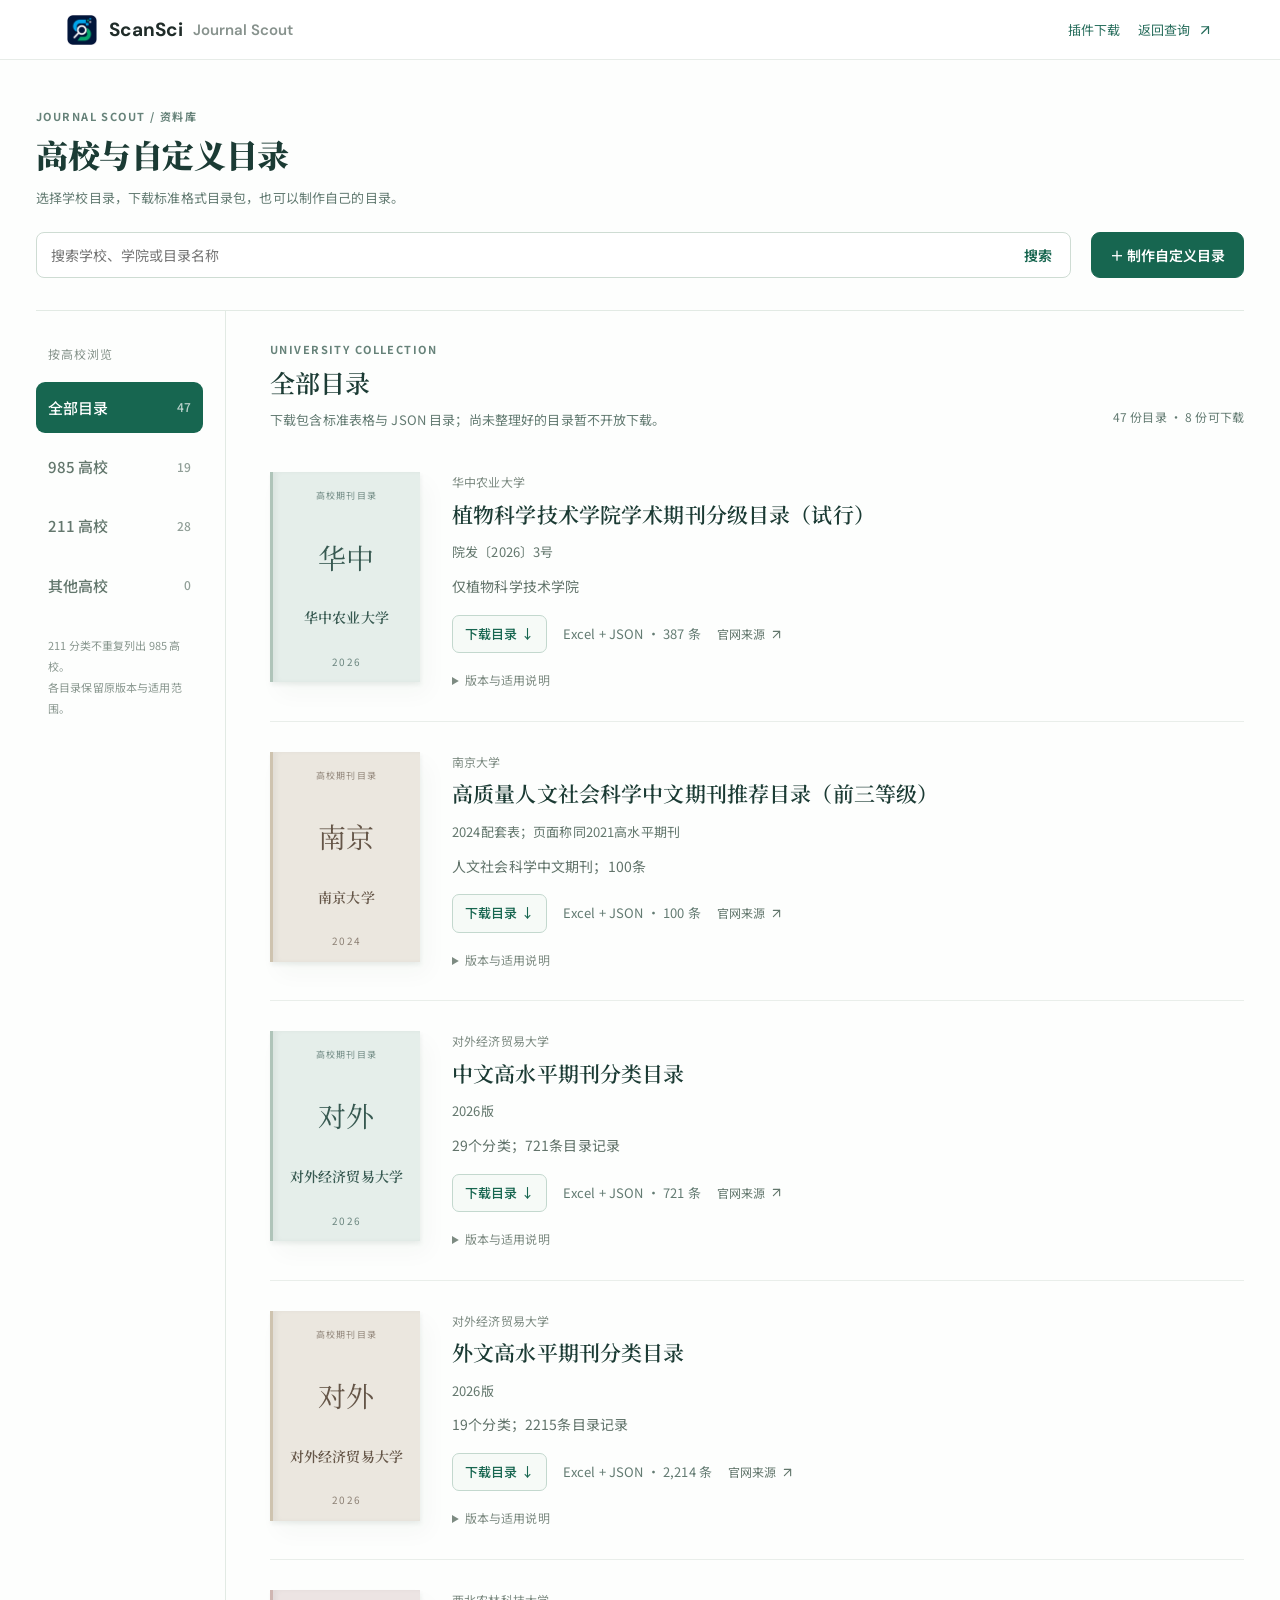
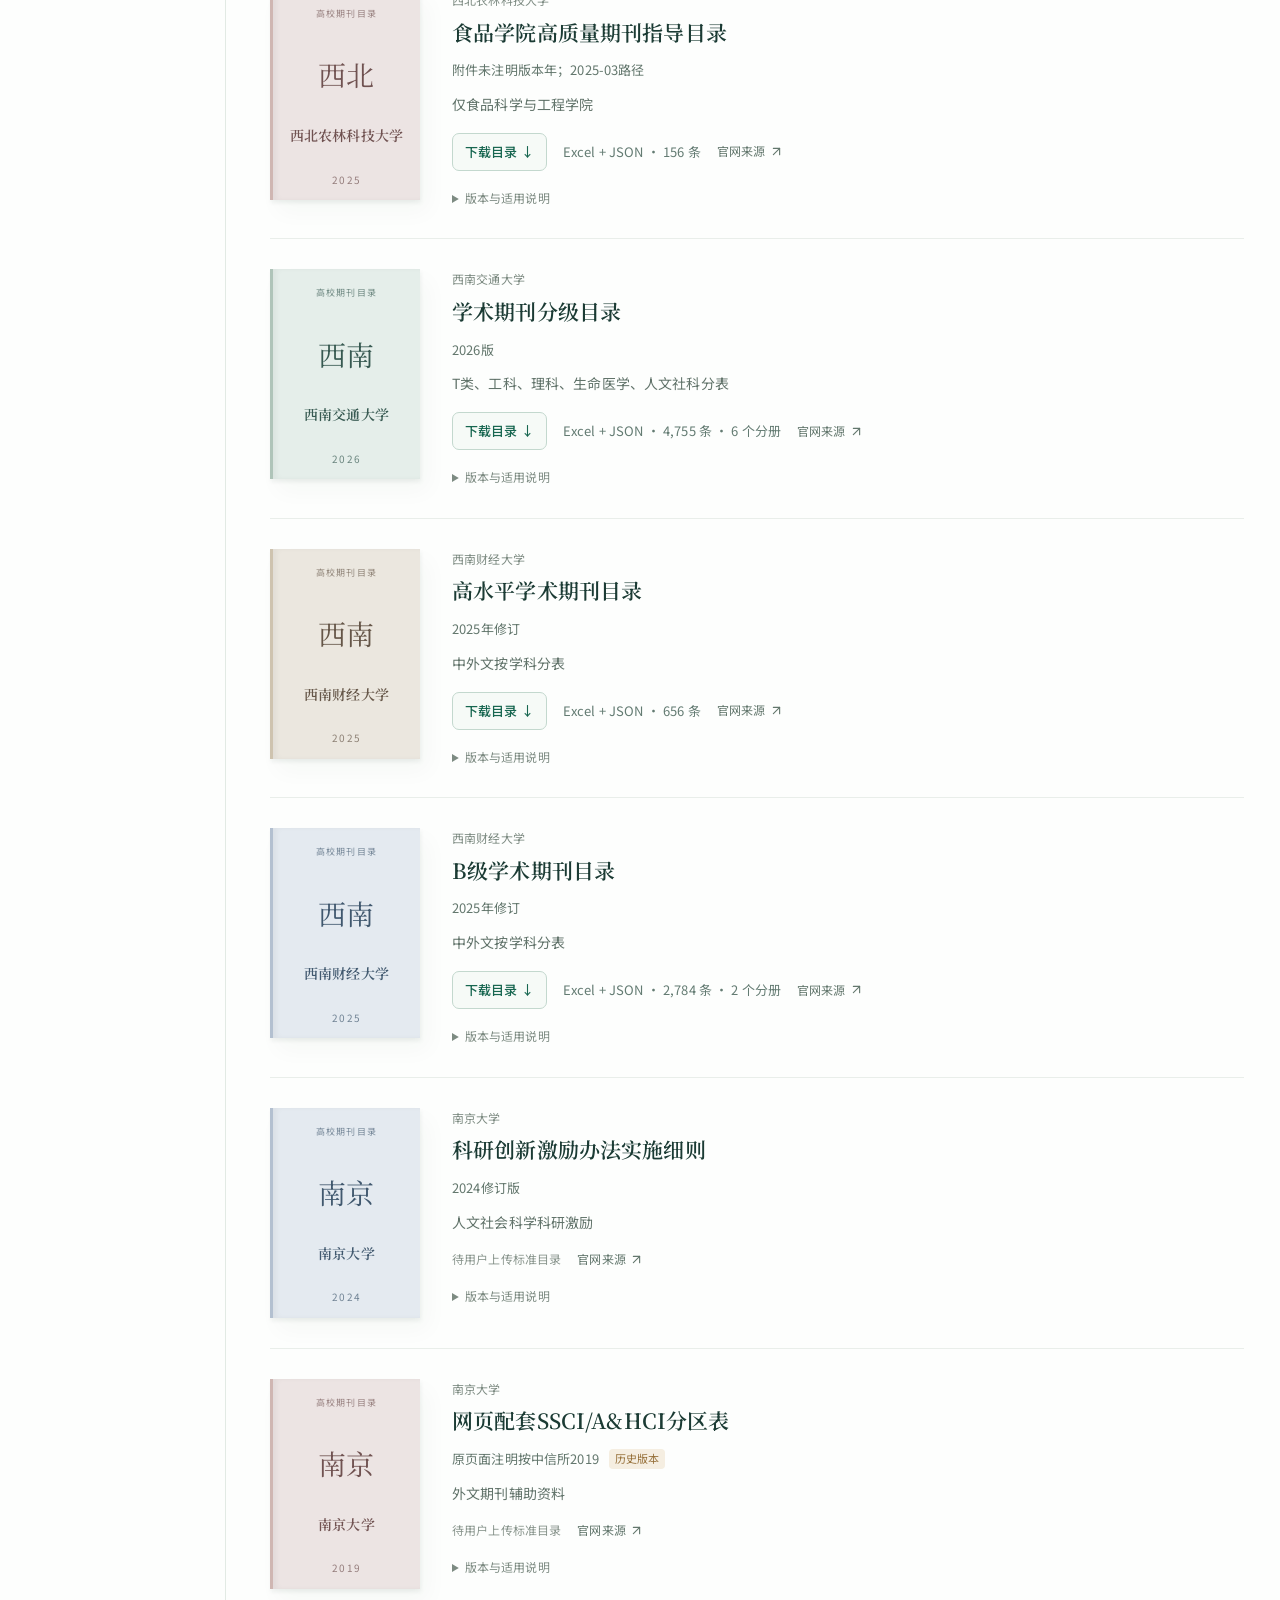
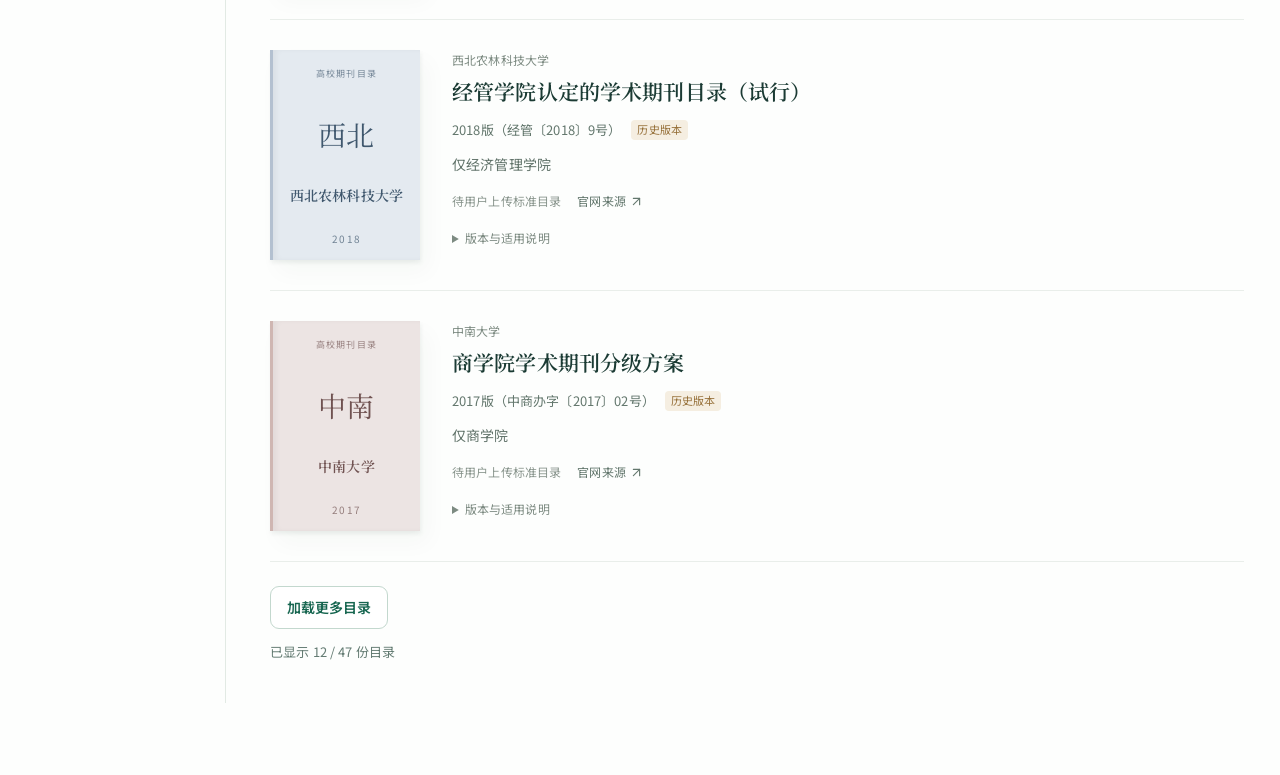
==== catalogs.html @ 41c83562 "Simplify form and button focus to a single border" ====
<!doctype html>
<html lang="zh-CN">
<head>
  <meta charset="utf-8"><meta name="viewport" content="width=device-width, initial-scale=1">
  <title>高校与自定义目录 · Journal Scout</title>
  <link rel="icon" type="image/webp" href="./assets/journal-logo-home-288.webp">
  <link rel="stylesheet" href="./styles.css?v=20261113-single-focus">
  <link rel="stylesheet" href="./extension-install.css?v=20261113-single-focus">
  <link rel="stylesheet" href="./catalogs.css?v=20261113-single-focus">
  <link rel="stylesheet" href="./assets/link-icons.css?v=20261113-lucide">
</head>
<body class="with-global-nav catalogs-page" data-online-catalogs="false">
  <header class="scansci-global-nav">
    <div class="brand-cluster"><a class="brand" href="https://www.scansci.com/"><img class="brand-logo" src="./assets/brand/scansci-app-icon-64.webp" alt="" width="30" height="30"><span>ScanSci</span></a><a class="product-brand" href="./index.html">Journal Scout</a></div>
    <nav class="product-links" aria-label="Journal Scout 导航"><a href="./extension-install.html">插件下载</a><a href="./index.html">返回查询 <svg class="link-icon lucide lucide-arrow-up-right" viewBox="0 0 24 24" aria-hidden="true" focusable="false"><use href="./assets/icons/lucide-arrow-up-right.svg#arrow-up-right"></use></svg></a></nav>
  </header>
  <main class="catalog-shell">
    <header class="catalog-heading"><div><p class="catalog-kicker">JOURNAL SCOUT / 资料库</p><h1>高校与自定义目录</h1><p class="catalog-subtle">选择学校目录，下载标准格式目录包，也可以制作自己的目录。</p></div></header>
    <div class="catalog-toolbar"><div class="catalog-search" role="search"><label class="sr-only" for="catalogSearch">搜索学校或目录</label><input id="catalogSearch" type="search" placeholder="搜索学校、学院或目录名称"><button id="searchCatalogs" type="button">搜索</button></div><button id="openUpload" class="catalog-primary" type="button">＋ 制作自定义目录</button><span id="selectedCount" class="catalog-subtle">已启用 0 个</span></div>
    <div class="catalog-library-layout">
      <aside class="catalog-sidebar">
        <p class="catalog-sidebar-label">按高校浏览</p>
        <nav aria-label="高校类别" id="schoolCategories">
          <button type="button" data-category="all" aria-pressed="true"><span>全部目录</span><span class="catalog-category-count"></span></button>
          <button type="button" data-category="985" aria-pressed="false"><span>985 高校</span><span class="catalog-category-count"></span></button>
          <button type="button" data-category="211" aria-pressed="false" title="211 高校（不含已列入上方的 985 高校）"><span>211 高校</span><span class="catalog-category-count"></span></button>
          <button type="button" data-category="other" aria-pressed="false"><span>其他高校</span><span class="catalog-category-count"></span></button>
        </nav>
        <p class="catalog-sidebar-note">211 分类不重复列出 985 高校。<br>各目录保留原版本与适用范围。</p>
      </aside>
      <div class="catalog-library-content">
    <section aria-labelledby="referenceHeading"><div class="catalog-section-head"><div><p class="catalog-kicker">UNIVERSITY COLLECTION</p><h2 id="referenceHeading">全部目录</h2><p class="catalog-subtle">下载包含标准表格与 JSON 目录；尚未整理好的目录暂不开放下载。</p></div><span id="referenceTotal" class="catalog-subtle"></span></div><div id="referenceList" class="catalog-book-list" aria-live="polite"></div><button id="moreReferences" class="catalog-button" type="button" hidden>加载更多目录</button><p id="referenceStatus" class="catalog-subtle" role="status"></p></section>
    <section id="onlineCatalogs" hidden aria-label="可启用的插件目录">
    <div class="catalog-section-head"><h2>可启用的插件目录</h2></div>
    <p id="catalogStatus" class="catalog-status" role="status" aria-live="polite">正在读取目录…</p>
    <div id="catalogList" class="catalog-list"></div>
    <button id="moreCatalogs" class="catalog-button" type="button" hidden>加载更多目录</button>
    <aside class="catalog-footnote"><span id="pluginStatus">勾选结果保存在当前网站；新版浏览器插件可直接接收。</span><p>Zotero：在「设置 → Journal Scout → 高校与自定义目录」中勾选。同一目录只下载一次，之后在本机匹配。</p></aside>
    </section>
      </div>
    </div>

    <section id="uploadSection" class="catalog-upload" hidden aria-labelledby="uploadHeading">
      <div class="catalog-section-head"><div><p class="catalog-kicker">自己的分级，也可以带走</p><h2 id="uploadHeading">制作目录包</h2></div><button id="closeUpload" class="catalog-button" type="button">收起</button></div>
      <p class="catalog-subtle">填写表格并预览，即可免费下载目录包。文件在本机处理，无需登录或上传。目录包可在支持“高校与自定义目录”的插件版本中导入。</p>
      <p id="accountStatus" class="catalog-account" hidden>正在读取登录状态…</p>
      <form id="uploadForm">
        <div class="catalog-form-grid">
          <label>目录名称<input name="name" required maxlength="120" placeholder="例如：中国药科大学共识期刊及会议目录"></label>
          <label>学校 / 机构<input name="institution" maxlength="120" placeholder="高校、学院、课题组或自定名称"></label>
          <label>标签名称<input name="label" required maxlength="24" placeholder="例如：药大；显示为“药大 顶尖期刊”"></label>
          <label>目录版本<input name="edition" required maxlength="60" placeholder="例如：2026版、2025年修订"></label>
          <label class="catalog-wide">适用范围<input name="scope" required maxlength="300" placeholder="例如：自然科学类；或具体学院、学科、适用对象"></label>
          <label>官方来源网址<input name="sourceUrl" type="url" maxlength="1500" placeholder="自定义目录可留空"></label>
          <label>生效日期（选填）<input name="effectiveDate" type="date"></label>
        </div>
        <details class="catalog-extra"><summary>适用条件与补充说明</summary><label>规则说明<textarea name="notes" maxlength="3000" rows="3" placeholder="如仅适用于 Full paper、投稿时间限制、过渡期规则。这里的文字只作说明。"></textarea></label></details>
        <div class="catalog-file-box"><label for="catalogFile"><strong>选择 Excel 或 CSV</strong><span>最多 5,000 行、文件不超过 1 MB；会议请填写类型。</span></label><input id="catalogFile" type="file" accept=".xlsx,.csv" required><a href="./assets/templates/catalog-upload-v1.xlsx" download>下载填写模板 ↓</a></div>
        <div class="catalog-form-actions"><button id="previewCatalog" class="catalog-primary" type="button">检查并预览</button><button id="downloadLocalCatalog" class="catalog-button" type="button" disabled>下载本地目录包 ↓</button><button id="submitCatalog" class="catalog-button" type="submit" disabled hidden>分享并提交审核</button><span id="uploadStatus" class="catalog-subtle" role="status" aria-live="polite"></span></div>
      </form>
      <div id="uploadPreview" class="catalog-preview" hidden></div>
    </section>

    <section id="reviewSection" class="catalog-upload" hidden aria-labelledby="reviewHeading"><div class="catalog-section-head"><h2 id="reviewHeading">待审核目录</h2><button id="refreshReview" class="catalog-button" type="button">刷新</button></div><div id="reviewList"></div></section>
  </main>
  <script src="./assets/link-icons.js?v=20261113-lucide"></script>
  <script src="./catalogs-core.js?v=1"></script>
  <script src="./catalogs-library.js?v=20261113-food-ab"></script>
  <script src="./catalogs-page.js?v=20261113-lucide"></script>
</body>
</html>
---- styles.css ----
﻿@import url("https://fonts.googleapis.com/css2?family=DM+Sans:wght@600;700&family=Noto+Sans+SC:wght@400;500;700;800&family=Noto+Serif+SC:wght@700;900&display=swap");

:root {
  --scansci-header-height: 60px;
  --scansci-side-gutter: 5.2%;
  --bg: #eef2f8;
  --paper: #fdfdff;
  --ink: #152036;
  --muted: #5b6780;
  --line: #d7dfec;
  --brand: #0f6178;
  --brand-2: #d7883a;
  --tag-bg: #eef4fb;
  --shadow: 0 18px 44px rgba(18, 28, 45, 0.11);
  --font-sans: "Noto Sans SC", "PingFang SC", "Hiragino Sans GB", "Microsoft YaHei", "Helvetica Neue", sans-serif;
  --font-display: "Noto Serif SC", "Songti SC", "STSong", "SimSun", serif;
}

* {
  box-sizing: border-box;
}

body {
  margin: 0;
  font-family: var(--font-sans);
  font-weight: 500;
  letter-spacing: 0.01em;
  line-height: 1.55;
  color: var(--ink);
  background:
    radial-gradient(1100px 460px at 110% -10%, #d3e9f1 0%, transparent 68%),
    radial-gradient(980px 420px at -10% 120%, #fae4cb 0%, transparent 60%),
    radial-gradient(540px 280px at 50% -8%, #d7dff9 0%, transparent 80%),
    var(--bg);
}

.with-global-nav {
  padding-top: var(--scansci-header-height);
}

.scansci-global-nav {
  position: fixed;
  top: 0;
  left: 0;
  right: 0;
  z-index: 1100;
  height: var(--scansci-header-height);
  border-bottom: 1px solid #e7ece8;
  background: #fff;
  display: flex;
  align-items: center;
  justify-content: space-between;
  gap: 12px;
  padding: 0 var(--scansci-side-gutter);
  font-family: "DM Sans", "Noto Sans SC", sans-serif;
  line-height: normal;
  letter-spacing: 0;
}

.brand-cluster {
  display: flex;
  align-items: center;
  gap: 10px;
  min-width: 0;
}

.brand {
  display: flex;
  align-items: center;
  gap: 12px;
  color: #202c29;
  font-size: 19px;
  font-weight: 700;
  white-space: nowrap;
  text-decoration: none;
}

.brand-logo {
  width: 30px;
  height: 30px;
  object-fit: contain;
  flex: none;
}

.product-brand {
  color: #87928d;
  font-size: 15px;
  font-weight: 600;
  text-decoration: none;
  white-space: nowrap;
}

.brand:hover,
.product-brand:hover {
  color: #316c58;
}

.scansci-global-nav a:focus-visible {
  outline: 1px solid currentColor;
  outline-offset: -1px;
  border-radius: 4px;
}

@media (max-width: 720px) {
  :root { --scansci-side-gutter: 18px; }
  .product-brand { font-size: 13px; }
}

.back-link {
  text-decoration: none;
  color: var(--brand);
  font-weight: 700;
  font-size: 13px;
}

button,
input,
select,
textarea {
  font: inherit;
}

.search-page {
  min-height: 100vh;
  display: flex;
  flex-direction: column;
}

.search-main {
  max-width: 980px;
  width: 100%;
  margin: auto;
  padding: 24px 18px;
}

.search-shell {
  background: #fcfdff;
  border: 1px solid var(--line);
  border-radius: 22px;
  box-shadow: var(--shadow);
  backdrop-filter: blur(6px);
}

.search-shell--single {
  padding: clamp(18px, 4vw, 34px);
}

.single-title {
  margin: 0 0 16px;
  font-family: var(--font-display);
  font-weight: 900;
  font-size: clamp(30px, 7vw, 62px);
  line-height: 1.1;
  letter-spacing: -0.012em;
}

.search-head {
  display: flex;
  justify-content: space-between;
  align-items: center;
  margin-bottom: 10px;
}

.search-head__label {
  font-size: 12px;
  letter-spacing: 0.08em;
  text-transform: uppercase;
  color: #61708a;
  font-weight: 700;
}

.cmd-trigger {
  border: 1px solid #cfd9eb;
  border-radius: 10px;
  background: #f4f8ff;
  color: #35526d;
  height: 30px;
  min-width: 48px;
  font-size: 12px;
  font-weight: 700;
  cursor: pointer;
}

.cmd-trigger:hover {
  background: #e8f0ff;
}

.search-box {
  display: grid;
  grid-template-columns: minmax(0, 1fr);
  gap: 8px;
}

.search-box--single input {
  height: 58px;
  font-size: 18px;
}

input {
  width: 100%;
  border: 1px solid #c7d5e8;
  border-radius: 14px;
  padding: 13px 14px;
  font-size: 16px;
  background: #fff;
  color: var(--ink);
  transition: border-color 0.2s ease, box-shadow 0.2s ease;
}

input:focus,
select:focus,
textarea:focus {
  outline: none;
  border-color: #176650;
  box-shadow: none;
}

.search-tip {
  margin: 10px 0 0;
  font-size: 12px;
  color: var(--muted);
}

.active-filter {
  margin-top: 8px;
}

.suggestion-panel {
  display: none;
  margin-top: 12px;
  border: 1px solid #d1dcec;
  border-radius: 16px;
  background: #fff;
  max-height: min(62vh, 520px);
  overflow: auto;
  box-shadow: 0 12px 28px rgba(18, 28, 45, 0.08);
}

.suggestion-panel.is-open {
  display: block;
}

.suggestion {
  width: 100%;
  border: 0;
  border-bottom: 1px solid #ebf0f7;
  background: transparent;
  text-align: left;
  color: inherit;
  padding: 12px;
  display: grid;
  grid-template-columns: minmax(0, 1fr);
  gap: 10px;
  cursor: pointer;
  transition: background 0.16s ease, transform 0.16s ease;
}

.suggestion:last-child {
  border-bottom: 0;
}

.suggestion:hover {
  background: #f3f7fd;
  transform: translateX(2px);
}

.suggestion.is-active {
  background: #edf4ff;
}

.suggestion__title {
  font-size: 15px;
  font-weight: 700;
}

.suggestion__title-row {
  display: flex;
  align-items: center;
  gap: 8px;
  min-width: 0;
}

.suggestion__match-hint {
  flex: 0 0 auto;
  display: inline-flex;
  align-items: center;
  min-height: 20px;
  padding: 0 8px;
  border-radius: 999px;
  border: 1px solid rgba(112, 138, 171, 0.28);
  background: rgba(237, 244, 255, 0.72);
  color: #567090;
  font-size: 10px;
  font-weight: 700;
  letter-spacing: 0.02em;
}

.suggestion__meta {
  color: var(--muted);
  font-size: 12px;
  margin-top: 2px;
}

.tags {
  display: flex;
  flex-wrap: wrap;
  gap: 6px;
  margin-top: 4px;
}

.tag {
  display: inline-block;
  border-radius: 999px;
  border: 1px solid #d2ddee;
  background: var(--tag-bg);
  padding: 3px 9px;
  font-size: 11px;
  color: #22405f;
  font-weight: 700;
  letter-spacing: 0.01em;
}

.tag--jcr {
  border-color: #cabef9;
  background: #f1edff;
  color: #4a2c95;
}

.tag--impact {
  border-color: #d3e5ef;
  background: #e8f2f8;
  color: #174d73;
}

.tag--cas {
  border-color: #b8d9c8;
  background: #eaf8f0;
  color: #1f6848;
}

.tag--xuankan {
  border-color: #cee9de;
  background: #e5f4ee;
  color: #08624f;
}

.tag--hq {
  border-color: #f1cc9c;
  background: #fff3e3;
  color: #965613;
}

.tag--ni {
  border-color: #9ec7f0;
  background: #ecf5ff;
  color: #1d5ea8;
}

.tag--nature-index {
  border-color: #f1d5e1;
  background: #faeaf0;
  color: #8b3f5e;
}

.tag--ccf {
  border-color: #d9e0f4;
  background: #eaeefa;
  color: #414b88;
}

.tag--ccft {
  border-color: #e5d9ef;
  background: #f1eaf7;
  color: #65487c;
}

.tag--scd {
  border-color: #f0dfb9;
  background: #faf1dd;
  color: #76500d;
}

.tag--ni-new {
  border-color: #efc27f;
  background: #fff7e8;
  color: #a25f0d;
}

.tag--pku {
  border-color: #f0c2c8;
  background: #fff0f3;
  color: #a13a58;
}

.tag--cssci {
  border-color: #c9c4f6;
  background: #f2f0ff;
  color: #4f3ea8;
}

.tag--cscd {
  border-color: #abd9e6;
  background: #e9f8fd;
  color: #13647c;
}

.tag--wos {
  border-color: #b7d2f4;
  background: #edf4ff;
  color: #215aa6;
}

.tag--ei {
  border-color: #9fd8cb;
  background: #e8faf5;
  color: #0d7a66;
}

.tag--warn {
  border-color: #f4b7b0;
  background: #ffefeb;
  color: #993327;
}

.tag--empty {
  border-color: #dde3ed;
  background: #f6f8fc;
  color: #6f7b90;
}

.placeholder {
  margin: 0;
  padding: 12px;
  color: var(--muted);
  font-size: 13px;
}

.hero {
  border-bottom: 1px solid #dbe3ef;
  background: linear-gradient(180deg, rgba(255, 255, 255, 0.78) 0%, rgba(255, 255, 255, 0.38) 100%);
  backdrop-filter: blur(5px);
}

.hero__content {
  max-width: 1160px;
  margin: 0 auto;
  padding: 22px 18px 18px;
}

.eyebrow {
  margin: 0;
  text-transform: uppercase;
  letter-spacing: 0.09em;
  color: var(--brand);
  font-size: 12px;
  font-weight: 700;
}

h1 {
  margin: 8px 0 6px;
  font-family: var(--font-display);
  font-weight: 900;
  line-height: 1.1;
  font-size: clamp(28px, 6vw, 56px);
  letter-spacing: -0.012em;
}

.subtitle {
  margin: 0 0 10px;
  color: var(--muted);
}

.meta-row {
  display: flex;
  flex-wrap: wrap;
  gap: 6px;
}

.detail-main {
  max-width: 1160px;
  margin: 14px auto 22px;
  padding: 0 18px;
  display: grid;
  gap: 12px;
  grid-template-columns: 280px minmax(0, 1fr) 340px;
  align-items: start;
}

.panel {
  background: #fcfdff;
  border: 1px solid #d5dfec;
  border-radius: 18px;
  box-shadow: var(--shadow);
  padding: 16px;
}

.panel h2 {
  margin: 0 0 10px;
  font-family: var(--font-display);
  font-weight: 700;
  font-size: 18px;
  display: inline-flex;
  align-items: center;
  gap: 8px;
}

.panel--core {
  grid-column: 1;
  position: sticky;
  top: 14px;
}

.panel--spotlight {
  grid-column: 2;
}

.panel--trend {
  grid-column: 2 / span 2;
}

.panel--hq {
  grid-column: 3;
}

.panel--related {
  grid-column: 2 / span 2;
}

.detail-page {
  background:
    radial-gradient(920px 320px at -10% -20%, #f0f5e9 0%, transparent 64%),
    radial-gradient(820px 300px at 120% -15%, #f8efe0 0%, transparent 62%),
    #f7f6f2;
}

.detail-page .hero {
  border-bottom: 1px solid #e8e4d8;
  background: #fcfbf7;
  backdrop-filter: none;
}

.detail-page .hero__content {
  max-width: none;
  width: 100%;
  padding: 16px var(--scansci-side-gutter) 12px;
}

.detail-page .eyebrow {
  color: #3f8b56;
  letter-spacing: 0.05em;
}

.detail-page h1 {
  font-family: var(--font-sans);
  font-weight: 800;
  font-size: clamp(26px, 4vw, 38px);
  margin: 5px 0 4px;
  line-height: 1.02;
  letter-spacing: -0.01em;
}

.detail-page .subtitle {
  margin-bottom: 8px;
  color: #4a566a;
}

.detail-page .tags {
  gap: 6px;
  margin-top: 12px;
  align-items: center;
}

.detail-page .tags .tag {
  display: inline-flex;
  align-items: center;
  justify-content: center;
  min-height: 28px;
  border-radius: 999px;
  border: 1px solid #d2ddee;
  background: var(--tag-bg);
  padding: 4px 10px;
  color: #22405f;
  font-size: 12px;
  font-weight: 800;
  letter-spacing: 0;
  line-height: 1.15;
  white-space: nowrap;
  box-shadow: inset 0 1px 0 rgba(255, 255, 255, 0.78);
}

.detail-page .tags .tag:not(:last-child) {
  margin-right: 0;
}

.detail-page .tags .tag:not(:last-child)::after,
.detail-page .tags .tag::before {
  display: none;
}

.detail-page .tags .tag--jcr {
  border-color: #cabef9;
  background: #f1edff;
  color: #513a92;
}

.detail-page .tags .tag--impact {
  border-color: #d3e5ef;
  background: #e8f2f8;
  color: #174d73;
}

.detail-page .tags .tag--xuankan {
  border-color: #cee9de;
  background: #e5f4ee;
  color: #08624f;
}

.detail-page .tags .tag--cas {
  border-color: #b8d9c8;
  background: #eaf8f0;
  color: #1d6b4a;
}

.detail-page .tags .tag--hq {
  border-color: #f1cc9c;
  background: #fff3e3;
  color: #895614;
}

.detail-page .tags .tag--ni {
  border-color: #9ec7f0;
  background: #ecf5ff;
  color: #1f65ab;
}

.detail-page .tags .tag--nature-index {
  border-color: #f1d5e1;
  background: #faeaf0;
  color: #8b3f5e;
}

.detail-page .tags .tag--ccf {
  border-color: #d9e0f4;
  background: #eaeefa;
  color: #414b88;
}

.detail-page .tags .tag--ccft {
  border-color: #e5d9ef;
  background: #f1eaf7;
  color: #65487c;
}

.detail-page .tags .tag--ni-new {
  border-color: #efc27f;
  background: #fff7e8;
  color: #9a5a0b;
}

.detail-page .tags .tag--wos {
  border-color: #b7d2f4;
  background: #edf4ff;
  color: #215aa6;
}

.detail-page .tags .tag--ei {
  border-color: #9fd8cb;
  background: #e8faf5;
  color: #0d7a66;
}

.detail-page .tags .tag--pku,
.detail-page .tags .tag--warn,
.detail-page .tags .tag--xuankan-warn {
  border-color: #f4b7b0;
  background: #ffefeb;
  color: #963a32;
}

.detail-page .tags .tag--cssci,
.detail-page .tags .tag--cscd {
  border-color: #c9c4f6;
  background: #f2f0ff;
  color: #4f4a9b;
}

.detail-page .tags .tag--empty {
  border-color: #dde3ed;
  background: #f6f8fc;
  color: #6f7b90;
}

.detail-page .detail-main {
  max-width: none;
  width: 100%;
  margin: 12px auto 22px;
  padding-inline: var(--scansci-side-gutter);
  gap: 12px;
  grid-template-columns: minmax(280px, 330px) minmax(0, 1fr);
  align-items: start;
}

.detail-page .detail-sidebar,
.detail-page .detail-content,
.detail-page .detail-rail {
  min-width: 0;
  display: grid;
  gap: 12px;
  align-content: start;
}

.detail-page .detail-sidebar {
  grid-column: 1;
  grid-row: 1;
}

.detail-page .detail-content {
  grid-column: 2;
  grid-row: 1;
}

.detail-page .detail-rail {
  grid-column: auto;
  grid-row: auto;
  min-width: 0;
  position: static;
  top: auto;
}

.detail-page .panel {
  background: #fff;
  border: 1px solid #e4e0d6;
  border-radius: 12px;
  box-shadow: 0 4px 14px rgba(34, 45, 59, 0.07);
  padding: 14px;
}

.detail-page .panel h2 {
  margin: 0 0 12px;
  font-family: var(--font-sans);
  font-weight: 800;
  font-size: 17px;
  color: #273347;
  letter-spacing: -0.01em;
}

.detail-page .panel--spotlight {
  grid-area: auto;
  padding: 14px;
}

.detail-page .panel--trend {
  grid-area: auto;
  align-self: start;
  min-width: 0;
  max-width: 100%;
  overflow: hidden;
}

.detail-page .panel--related {
  grid-area: auto;
  align-self: start;
}

.detail-page .panel--submission {
  grid-area: auto;
  align-self: start;
  display: grid;
  grid-template-columns: minmax(0, 1fr);
  gap: 6px;
  padding: 12px 14px;
}

.detail-page .panel--submission h2 {
  margin: 0;
  font-size: 15px;
  line-height: 1.25;
}

.detail-page .panel--evidence {
  grid-area: auto;
  align-self: start;
}

.detail-page .panel--core {
  grid-area: auto;
  position: static;
  align-self: start;
}

.detail-page .panel--hq {
  grid-area: auto;
  align-self: start;
}

.detail-page .panel--core .detail-grid {
  grid-template-columns: repeat(2, minmax(0, 1fr));
  gap: 0 12px;
  align-items: stretch;
  border-top: 1px solid #ece7dc;
}

.detail-page .panel--hq .detail-grid {
  grid-template-columns: repeat(2, minmax(0, 1fr));
  gap: 0 12px;
  border-top: 1px solid #ece7dc;
}

.detail-page .spotlight-layout {
  display: grid;
  grid-template-columns: minmax(136px, 168px) minmax(0, 1fr);
  grid-template-areas:
    "visual content"
    "visual meta"
    "summary summary";
  gap: 10px 14px;
  align-items: start;
}

.detail-page .spotlight-visual {
  grid-area: visual;
  min-width: 0;
}

.detail-page .spotlight-content {
  grid-area: content;
  min-width: 0;
  display: grid;
  gap: 7px;
  align-self: start;
}

.detail-page .spotlight-top {
  display: grid;
  grid-template-columns: minmax(0, 1fr);
  gap: 8px;
  align-items: start;
}

.detail-page .spotlight-cover {
  min-height: 0;
  height: clamp(180px, 17vw, 218px);
  border-radius: 8px;
  border: 1px solid #d9d4c6;
  box-shadow:
    0 1px 0 rgba(255, 255, 255, 0.95) inset,
    0 12px 26px rgba(36, 44, 52, 0.2);
}

.detail-page .spotlight-summary {
  margin: 0;
  font-size: 13px;
  color: #2f3b4e;
  line-height: 1.5;
  text-align: left;
  display: -webkit-box;
  -webkit-line-clamp: 2;
  -webkit-box-orient: vertical;
  overflow: hidden;
}

.detail-page .spotlight-summary.is-muted,
.detail-page .kv .v.is-muted,
.detail-page .impact-number em.is-muted {
  color: #8792a4;
  font-weight: 650;
}

.detail-page .spotlight-summary-wrap {
  grid-area: summary;
  margin-top: 1px;
  border: 0;
  border-top: 1px solid #e7e1d4;
  border-radius: 0;
  background: transparent;
  padding: 8px 0 0;
}

.detail-page .spotlight-link-row {
  margin-bottom: 0;
}

.detail-page .spotlight-link {
  color: #2f8f57;
  font-size: 13px;
  font-weight: 850;
}

.detail-page .citescore-card {
  border: 0;
  border-radius: 0;
  background: transparent;
  padding: 0;
}

.detail-page .citescore-card.is-empty {
  opacity: 0.92;
}

.detail-page .citescore-card.is-empty .citescore-percent-row,
.detail-page .citescore-card.is-empty .citescore-percent-track,
.detail-page .citescore-card.is-empty .citescore-breakdown {
  display: none;
}

.detail-page .citescore-card.is-empty .citescore-metrics,
.detail-page .citescore-card.is-empty .citescore-stars {
  display: none;
}

.detail-page .citescore-card.is-empty .citescore-source {
  margin-top: 0;
}

.detail-page .impact-card {
  display: grid;
  gap: 0;
  background: transparent;
}

.detail-page .impact-card__head {
  display: none;
}

.detail-page .impact-card__numbers {
  display: grid;
  grid-template-columns: repeat(3, minmax(0, 1fr));
  gap: 0;
  align-items: center;
  border: 1px solid #e4dece;
  border-radius: 10px;
  background: #fffdf8;
  padding: 8px 10px;
  box-shadow: inset 0 1px 0 rgba(255, 255, 255, 0.72);
}

.detail-page .impact-number {
  min-width: 0;
  min-height: 68px;
  display: grid;
  align-content: center;
  border: 0;
  border-radius: 0;
  background: transparent;
  padding: 0;
}

.detail-page .impact-number--primary {
  justify-items: center;
  padding-right: 12px;
  text-align: center;
}

.detail-page .impact-number__label {
  display: inline-flex;
  align-items: center;
  gap: 5px;
  color: #65738a;
  font-size: 11px;
  font-weight: 800;
}

.detail-page .impact-if-row {
  display: inline-flex;
  align-items: baseline;
  justify-content: center;
  gap: 7px;
  margin-top: 3px;
}

.if-new-badge {
  display: inline-grid;
  place-items: center;
  box-sizing: border-box;
  min-width: 28px;
  height: 16px;
  padding: 0 7px;
  border: 0;
  border-radius: 999px;
  background: #fff0f7;
  color: #c83f86;
  font-size: 9px;
  font-weight: 850;
  line-height: 16px;
  letter-spacing: 0;
  text-transform: uppercase;
  vertical-align: middle;
}

.if-new-badge[hidden] {
  display: none;
}

.if-new-badge--inline {
  height: 15px;
  min-width: 26px;
  padding: 0 6px;
  line-height: 15px;
}

.detail-page .impact-number strong {
  display: block;
  line-height: 1;
}

.detail-page .impact-number--five-year strong,
.detail-page .impact-number--secondary strong {
  margin-top: 3px;
}

.detail-page .impact-number--primary strong {
  color: #c66a1f;
  font-size: 38px;
  font-weight: 850;
}

.detail-page .impact-if-delta {
  transform: translateY(-4px);
}

.detail-page .impact-number--five-year strong,
.detail-page .impact-number--secondary strong {
  color: #7b8798;
  font-size: 22px;
  font-weight: 760;
}


.detail-page .impact-number em {
  display: block;
  margin-top: 4px;
  color: #738096;
  font-size: 11px;
  font-style: normal;
  line-height: 1.35;
}

.detail-page .impact-number--five-year,
.detail-page .impact-number--secondary {
  border-left: 1px solid #e7dfd2;
  padding-left: 0;
  background: transparent;
  justify-items: center;
  text-align: center;
}



.detail-page .impact-number--secondary .impact-number__label {
  color: #78869a;
}

.detail-page .impact-number--secondary em {
  color: #8894a6;
}

.detail-page .impact-card .citescore-metrics,
.detail-page .impact-card .citescore-stars,
.detail-page .impact-card .citescore-percent-row,
.detail-page .impact-card .citescore-percent-track,
.detail-page .impact-card .citescore-breakdown,
.detail-page .impact-card .citescore-source {
  display: none;
}

.detail-page .citescore-kicker {
  display: inline-flex;
  align-items: center;
  gap: 6px;
  font-size: 12px;
  color: #6b7484;
  margin-bottom: 6px;
}

.detail-page .citescore-value-row {
  display: flex;
  align-items: baseline;
  gap: 6px;
}

.detail-page .citescore-value {
  font-size: 38px;
  line-height: 1;
  font-weight: 800;
  color: #2f3d53;
}

.detail-page .citescore-unit {
  font-size: 13px;
  color: #6a7485;
  font-weight: 600;
}

.detail-page .citescore-metrics {
  margin-top: 0;
  display: flex;
  flex-wrap: wrap;
  gap: 4px;
}

.detail-page .citescore-metric-chip {
  display: inline-flex;
  align-items: center;
  gap: 4px;
  border: 1px solid #d9deea;
  background: #f8fafd;
  color: #53637d;
  border-radius: 999px;
  padding: 1px 7px;
  font-size: 11px;
}

.detail-page .citescore-metric-chip b {
  font-size: 10px;
  font-weight: 700;
  color: #435572;
}

.detail-page .citescore-metric-chip em {
  font-style: normal;
  font-weight: 700;
}

.detail-page .citescore-stars {
  margin-top: 0;
  min-height: 20px;
  display: flex;
  gap: 2px;
}

.detail-page .cs-star {
  position: relative;
  display: inline-block;
  width: 14px;
  height: 18px;
  line-height: 18px;
}

.detail-page .cs-star__base,
.detail-page .cs-star__fill {
  position: absolute;
  top: 0;
  left: 0;
  font-size: 14px;
  line-height: 18px;
}

.detail-page .cs-star__base {
  right: 0;
  bottom: 0;
  color: #c8ccd4;
}

.detail-page .cs-star__fill {
  bottom: 0;
  width: 0;
  color: #f4a61a;
  overflow: hidden;
  white-space: nowrap;
}

.detail-page .citescore-empty {
  color: #7b8597;
  font-size: 12px;
}

.detail-page .citescore-percent-row {
  margin-top: 8px;
  display: flex;
  justify-content: space-between;
  gap: 8px;
  color: #617087;
  font-size: 12px;
}

.detail-page .citescore-percent-track {
  margin-top: 4px;
  width: 100%;
  height: 6px;
  border-radius: 999px;
  background: #e7eaf0;
  overflow: hidden;
}

.detail-page .citescore-percent-track > span {
  display: block;
  width: 0;
  height: 100%;
  border-radius: inherit;
  background: linear-gradient(90deg, #5d8bd9 0%, #4f6fd0 100%);
  transition: width 0.28s ease;
}

.detail-page .citescore-breakdown {
  margin-top: 8px;
  display: grid;
  gap: 5px;
  max-height: 360px;
  overflow: auto;
  padding-right: 2px;
}

.detail-page .citescore-breakdown-head {
  display: grid;
  grid-template-columns: minmax(0, 1.8fr) 42px 58px 88px;
  gap: 6px;
  color: #6b7b93;
  font-size: 10px;
  font-weight: 700;
  padding: 0 2px;
}

.detail-page .citescore-breakdown-head > span:nth-child(n + 2) {
  text-align: right;
}

.detail-page .citescore-breakdown-item {
  border: 1px solid #e6e0d1;
  border-radius: 7px;
  background: #fffdfa;
  padding: 6px 7px;
  display: grid;
  grid-template-columns: minmax(0, 1.8fr) 42px 58px 88px;
  gap: 6px;
  align-items: center;
}

.detail-page .citescore-breakdown-name-cell {
  min-width: 0;
  display: flex;
  align-items: center;
  gap: 5px;
}

.detail-page .citescore-breakdown-q,
.detail-page .citescore-breakdown-rank {
  text-align: right;
  font-size: 11px;
  color: #485973;
  font-weight: 700;
}

.detail-page .citescore-breakdown-level {
  flex: 0 0 auto;
  font-size: 10px;
  font-weight: 700;
  color: #5a6b84;
  border: 1px solid #d6deeb;
  border-radius: 999px;
  background: #f5f8fd;
  padding: 0 5px;
}

.detail-page .citescore-breakdown-name {
  min-width: 0;
  font-size: 11px;
  font-weight: 600;
  color: #34445d;
  white-space: normal;
  overflow-wrap: anywhere;
  line-height: 1.3;
}

.detail-page .citescore-breakdown-percent {
  display: grid;
  justify-items: end;
  gap: 3px;
  font-size: 11px;
  color: #566987;
  font-weight: 700;
}

.detail-page .citescore-breakdown-percent i {
  display: block;
  width: 100%;
  height: 5px;
  border-radius: 999px;
  background: #e3e8f1;
  overflow: hidden;
}

.detail-page .citescore-breakdown-percent i b {
  display: block;
  height: 100%;
  border-radius: inherit;
  background: linear-gradient(90deg, #60a36f 0%, #4f9b6e 100%);
}

.detail-page .citescore-breakdown-empty,
.detail-page .citescore-breakdown-more {
  font-size: 11px;
  color: #70819a;
}

.detail-page .citescore-meta {
  margin-top: 8px;
  font-size: 12px;
  color: #4a5a72;
  line-height: 1.45;
}

.detail-page .citescore-source {
  margin-top: 5px;
  font-size: 11px;
  color: #738199;
  line-height: 1.4;
}

.detail-page .citescore-inline-actions {
  display: inline-flex;
  gap: 6px;
  margin-left: 8px;
  flex-wrap: wrap;
  vertical-align: middle;
}

.detail-page .citescore-inline-btn {
  border: 1px solid #c8d5ea;
  border-radius: 999px;
  background: #f4f8ff;
  color: #35526d;
  padding: 1px 8px;
  font-size: 11px;
  font-weight: 700;
  line-height: 1.7;
  cursor: pointer;
}

.detail-page .citescore-inline-btn:hover {
  background: #eaf1ff;
}

.detail-page .spotlight-grid {
  grid-template-columns: 1fr;
  gap: 6px;
}

.detail-page .spotlight-grid--under-cover {
  grid-area: meta;
  grid-template-columns: repeat(3, minmax(0, 1fr));
  gap: 0;
  margin-top: 0;
  border-top: 1px solid #ece7dc;
  border-bottom: 1px solid #ece7dc;
}

.detail-page .spotlight-grid .kv,
.detail-page .panel--core .kv,
.detail-page .panel--hq .kv {
  border: 0;
  border-bottom: 1px solid #ece7dc;
  border-radius: 0;
  background: transparent;
  padding: 7px 0;
}

.detail-page .spotlight-grid .kv {
  border-bottom: 0;
}

.detail-page .panel--core .kv .k,
.detail-page .panel--hq .kv .k {
  font-size: 11px;
}

.detail-page .panel--core .kv .v,
.detail-page .panel--hq .kv .v {
  font-size: 13px;
}

.detail-page .panel--core .kv {
  padding: 7px 0;
}

.detail-page .panel--core .kv .k {
  font-size: 10px;
  line-height: 1.2;
}

.detail-page .panel--core .kv .v {
  margin-top: 2px;
  font-size: 12px;
  line-height: 1.35;
  font-weight: 700;
  word-break: break-word;
}

.detail-page .jcr-quartile-trend {
  display: inline-flex;
  align-items: center;
  gap: 2px;
  margin-left: 5px;
  padding: 1px 5px;
  border-radius: 999px;
  font-size: 9px;
  line-height: 1.25;
  font-weight: 850;
  white-space: nowrap;
  vertical-align: 1px;
}

.detail-page .jcr-quartile-trend--up {
  background: #fff1ee;
  color: #c93f35;
}

.detail-page .jcr-quartile-trend--down {
  background: #eefaf1;
  color: #23814a;
}

.detail-page .apc-cny-estimate {
  color: #c63d78;
  font-weight: 800;
}

.detail-page .ni-new-label {
  display: inline-flex;
  align-items: center;
  margin-left: 5px;
  padding: 1px 3px;
  border: 1px solid #f0a8c7;
  border-radius: 3px;
  background: #fff2f7;
  color: #c63d78;
  font-size: 8px;
  line-height: 1.05;
  font-weight: 900;
  letter-spacing: 0.02em;
  vertical-align: 1px;
}

.detail-page .panel--core .kv .v.is-multiline {
  white-space: pre-line;
  line-height: 1.45;
}

.detail-page .panel--core .kv.is-span-2 {
  grid-column: 1 / -1;
}

.detail-page .spotlight-grid--under-cover .kv {
  padding: 6px 9px;
  border-left: 1px solid #ece7dc;
}

.detail-page .spotlight-grid--under-cover .kv:nth-child(3n + 1) {
  border-left: 0;
}

.detail-page .spotlight-grid--under-cover .kv:first-child {
  border-left: 0;
}

.detail-page .spotlight-grid--under-cover .kv .k {
  font-size: 10px;
}

.detail-page .spotlight-grid--under-cover .kv .v {
  margin-top: 1px;
  font-size: 12px;
  font-weight: 700;
  line-height: 1.25;
}

.detail-page .panel--hq .hq-record-list {
  grid-template-columns: repeat(2, minmax(0, 1fr));
  max-height: 260px;
  overflow: auto;
  padding-right: 2px;
  margin-top: 8px;
  gap: 0 12px;
  border-top: 1px solid #ece7dc;
}

.detail-page .hq-record-item {
  border: 0;
  border-bottom: 1px solid #ece7dc;
  border-radius: 0;
  background: transparent;
  padding: 8px 0;
}

.detail-page .hq-record-field {
  font-size: 12px;
  line-height: 1.35;
}

.detail-page .hq-record-society,
.detail-page .hq-record-sub {
  font-size: 11px;
  line-height: 1.35;
}

.detail-page .hq-level {
  border: 0;
  border-radius: 0;
  background: transparent;
  padding: 0;
  color: #17635f;
  font-size: 12px;
  font-weight: 850;
}

.detail-page .history-card {
  border: 1px solid #ebe7dc;
  border-radius: 8px;
  background: #fffefa;
  padding: 8px;
}

.detail-page .panel--trend .history-grid {
  grid-template-columns: repeat(3, minmax(0, 1fr));
  gap: 8px;
  min-width: 0;
}

.detail-page .panel--trend .history-card {
  padding: 7px;
}

.detail-page .panel--trend .history-card-head {
  margin-bottom: 5px;
  gap: 6px;
}

.detail-page .history-card h3 {
  margin: 0 0 6px;
  font-size: 14px;
}

.detail-page .panel--trend .history-card h3 {
  margin: 0;
  font-size: 12px;
  line-height: 1.25;
}

.detail-page .panel--trend .if-trend-chart,
.detail-page .panel--trend .cas-trend-chart,
.detail-page .panel--trend .annual-trend-chart {
  padding: 5px;
}

.detail-page .panel--trend .if-trend-svg,
.detail-page .panel--trend .cas-trend-svg,
.detail-page .panel--trend .annual-trend-svg {
  height: 112px;
}

.detail-page .if-trend-chart {
  border: 1px solid #e8e3d7;
  background: linear-gradient(180deg, #fffefb 0%, #fff 100%);
  margin-bottom: 0;
}

.detail-page .related-item {
  border: 1px solid #e7e2d5;
  border-radius: 9px;
  background: #fffefb;
}

.detail-page .related-item:hover {
  border-color: #d2c7af;
  background: #fffdf7;
}

.detail-page .related-list {
  grid-template-columns: 1fr;
  gap: 7px;
  max-height: 320px;
  overflow: auto;
  padding-right: 3px;
}

.detail-page .related-item {
  display: grid;
  gap: 3px;
  padding: 9px 10px;
}

.detail-page .related-title {
  font-size: 13px;
}

.detail-page .related-meta {
  margin-top: 0;
  line-height: 1.35;
}

.detail-page .related-reason {
  display: inline-flex;
  align-items: center;
  width: fit-content;
  border: 1px solid #d9e2ef;
  background: #f4f8ff;
  color: #436085;
  border-radius: 999px;
  font-size: 11px;
  font-weight: 700;
  padding: 1px 8px;
}

.detail-grid {
  display: grid;
  grid-template-columns: repeat(2, minmax(0, 1fr));
  gap: 8px;
}

.detail-grid--wide {
  grid-template-columns: 1fr;
}

.spotlight-cover {
  min-height: 240px;
  border-radius: 14px;
  padding: 0;
  color: #fff;
  position: relative;
  overflow: hidden;
  display: block;
  box-shadow: inset 0 -80px 120px rgba(9, 18, 33, 0.24);
}

.spotlight-cover__bg {
  position: absolute;
  inset: 0;
  width: 100%;
  height: 100%;
  object-fit: cover;
  opacity: 0.94;
  filter: saturate(1.02) contrast(1.02);
  pointer-events: none;
}

.spotlight-cover__bg--cover {
  opacity: 1;
  filter: saturate(1.03) contrast(1.02);
  object-fit: contain;
}

.spotlight-cover__classic {
  position: absolute;
  inset: 0;
  border-radius: inherit;
  box-sizing: border-box;
  display: none;
  align-items: center;
  justify-content: space-between;
  text-align: center;
  gap: 6px;
  padding: 22px 18px 18px;
  color: #f8f0db;
  background:
    radial-gradient(120% 130% at 16% 12%, rgba(255, 255, 255, 0.14) 0%, rgba(255, 255, 255, 0) 45%),
    linear-gradient(168deg, #3f261d 0%, #5a3828 46%, #2f1e15 100%);
}

.spotlight-cover--fallback .spotlight-cover__classic {
  display: flex;
  flex-direction: column;
}

.spotlight-cover__classic-frame {
  position: absolute;
  inset: 10px;
  border-radius: 8px;
  border: 1px solid rgba(243, 225, 191, 0.56);
  box-shadow:
    inset 0 0 0 1px rgba(116, 85, 55, 0.4),
    inset 0 0 26px rgba(6, 3, 1, 0.22);
}

.spotlight-cover__classic-ornament {
  position: absolute;
  top: 20px;
  left: 50%;
  transform: translateX(-50%);
  width: 78px;
  height: 10px;
  border-top: 1px solid rgba(240, 220, 179, 0.78);
  border-bottom: 1px solid rgba(240, 220, 179, 0.78);
  opacity: 0.82;
}

.spotlight-cover__classic-kicker {
  position: relative;
  z-index: 1;
  flex: 0 0 auto;
  margin-top: 7px;
  font-size: 9px;
  line-height: 1.2;
  letter-spacing: 0.07em;
  white-space: nowrap;
  text-transform: uppercase;
  color: rgba(247, 233, 205, 0.9);
  font-family: "Libre Baskerville", "Palatino Linotype", "Times New Roman", serif;
}

.spotlight-cover__classic-title {
  position: relative;
  z-index: 1;
  flex: 1 1 auto;
  min-height: 0;
  margin: 0;
  width: 100%;
  max-width: 100%;
  font-size: clamp(20px, 1.8vw, 34px);
  line-height: 1.12;
  text-wrap: balance;
  letter-spacing: 0.04em;
  text-transform: none;
  font-family: "Cormorant Garamond", "Noto Serif SC", "Songti SC", "STZhongsong", serif;
  font-weight: 700;
  color: #f7ecce;
  display: grid;
  place-items: center;
  overflow: hidden;
  word-break: normal;
  overflow-wrap: break-word;
}

.spotlight-cover__classic-title span {
  display: -webkit-box;
  -webkit-box-orient: vertical;
  -webkit-line-clamp: 3;
  padding-bottom: 2px;
  overflow: hidden;
  max-width: 100%;
}

.spotlight-cover__classic-title--compact {
  font-size: clamp(10px, 1vw, 20px);
  line-height: 1.25;
  letter-spacing: 0;
  overflow-wrap: normal;
}

.spotlight-cover__classic-title--dense {
  font-size: clamp(14px, 1.1vw, 20px);
  line-height: 1.2;
  letter-spacing: 0.01em;
}

.spotlight-cover__classic-title--dense span {
  overflow-wrap: anywhere;
}

.spotlight-cover__classic-foot {
  position: relative;
  z-index: 1;
  flex: 0 0 auto;
  margin-top: 0;
  padding-top: 8px;
  border-top: 1px solid rgba(240, 220, 179, 0.52);
  font-size: 12px;
  letter-spacing: 0.08em;
  color: rgba(247, 233, 205, 0.8);
  font-family: "Libre Baskerville", "Palatino Linotype", "Times New Roman", serif;
}

.spotlight-summary {
  margin: 12px 0 10px;
  font-size: 14px;
  color: #2c3f59;
  line-height: 1.66;
}

.spotlight-link-row {
  margin-bottom: 10px;
}

.spotlight-link {
  display: inline-flex;
  align-items: center;
  gap: 6px;
  text-decoration: none;
  color: #245f9c;
  font-size: 13px;
  font-weight: 700;
}

.spotlight-link:hover {
  text-decoration: underline;
}

.spotlight-link.is-disabled {
  pointer-events: none;
  opacity: 0.56;
  text-decoration: none;
}

.info-dot,
.inline-info {
  width: 16px;
  height: 16px;
  border-radius: 50%;
  border: 1px solid #c8d6e9;
  background: #f4f8ff;
  color: #43627d;
  font-size: 10px;
  line-height: 1;
  font-weight: 700;
  cursor: pointer;
  padding: 0;
}

.info-dot:hover,
.inline-info:hover {
  background: #e8f0ff;
}

.inline-info--warn {
  border-color: #efc79d;
  background: #fff3e3;
  color: #a35c10;
}

.inline-info--warn:hover {
  background: #ffe8cc;
}

.history-grid {
  display: grid;
  grid-template-columns: 1fr;
  gap: 8px;
}

.history-card {
  border: 1px solid #d7e1ee;
  border-radius: 8px;
  background: #fff;
  padding: 8px;
}

.history-card-head {
  display: flex;
  justify-content: space-between;
  align-items: center;
  gap: 10px;
  margin-bottom: 6px;
}

.history-card h3 {
  margin: 0;
  font-size: 14px;
}

.chart-zoom-btn {
  flex: 0 0 auto;
  width: 26px;
  height: 26px;
  border: 1px solid #cfd8e6;
  border-radius: 50%;
  background: #f6f9ff;
  color: #3c5472;
  line-height: 1;
  padding: 0;
  cursor: pointer;
  position: relative;
  display: inline-grid;
  place-items: center;
}

.chart-zoom-btn:hover {
  background: #ebf1fb;
  border-color: #bcc8db;
}

.chart-zoom-btn:focus-visible {
  outline: 1px solid currentColor;
  outline-offset: -1px;
}

.chart-zoom-btn svg {
  width: 15px;
  height: 15px;
  fill: none;
  stroke: currentColor;
  stroke-width: 2;
  stroke-linecap: round;
  stroke-linejoin: round;
}

.chart-zoom-btn::after {
  content: attr(data-tip);
  position: absolute;
  top: calc(100% + 8px);
  right: 0;
  white-space: nowrap;
  background: #1f2f45;
  color: #f4f8ff;
  border-radius: 6px;
  font-size: 11px;
  line-height: 1;
  padding: 6px 8px;
  opacity: 0;
  pointer-events: none;
  transform: translateY(-2px);
  transition: opacity 0.15s ease, transform 0.15s ease;
  z-index: 5;
}

.chart-zoom-btn::before {
  content: "";
  position: absolute;
  top: calc(100% + 4px);
  right: 10px;
  width: 8px;
  height: 8px;
  background: #1f2f45;
  transform: rotate(45deg);
  opacity: 0;
  pointer-events: none;
  transition: opacity 0.15s ease;
  z-index: 5;
}

.chart-zoom-btn:hover::after,
.chart-zoom-btn:focus-visible::after {
  opacity: 1;
  transform: translateY(0);
}

.chart-zoom-btn:hover::before,
.chart-zoom-btn:focus-visible::before {
  opacity: 1;
}

.history-list {
  display: grid;
  gap: 6px;
}

.history-row {
  border: 1px solid #e2e8f3;
  border-radius: 10px;
  background: #fbfcff;
  padding: 8px;
}

.history-row-main {
  font-size: 13px;
  font-weight: 700;
}

.history-row-sub {
  margin-top: 2px;
  color: var(--muted);
  font-size: 12px;
}

.if-trend-chart {
  border: 1px solid #e3e9f4;
  border-radius: 8px;
  background: linear-gradient(180deg, #f9fbff 0%, #ffffff 100%);
  padding: 6px;
  margin-bottom: 0;
}

.if-trend-svg {
  width: 100%;
  height: 150px;
  display: block;
}

.if-trend-area {
  fill: rgba(122, 144, 228, 0.16);
}

.if-grid-line {
  stroke: #e2e9f4;
  stroke-width: 1;
}

.if-axis-line {
  stroke: #9baac2;
  stroke-width: 1.2;
}

.if-axis-tick {
  stroke: #8ea0ba;
  stroke-width: 1.1;
}

.if-trend-line {
  fill: none;
  stroke: #4f6fd0;
  stroke-width: 2.8;
}

.trend-point {
  cursor: pointer;
  outline: none;
}

.trend-point-hit {
  fill: transparent;
  stroke: transparent;
  pointer-events: all;
}

.if-trend-dot {
  fill: #4f6fd0;
  stroke: #fff;
  stroke-width: 1.6;
  cursor: pointer;
}

.if-tick-label {
  fill: #6c7890;
  font-size: 11px;
  font-weight: 600;
}

.if-axis-title {
  fill: #5c6d87;
  font-size: 12px;
  font-weight: 700;
}

.cas-trend-chart {
  border: 1px solid #e8e3d7;
  border-radius: 8px;
  background: linear-gradient(180deg, #fffefb 0%, #fff 100%);
  padding: 6px;
  margin-bottom: 0;
}

.cas-trend-svg {
  width: 100%;
  height: 150px;
  display: block;
}

.cas-grid-line {
  stroke: #e7ebf2;
  stroke-width: 1;
}

.cas-axis-line {
  stroke: #9baac2;
  stroke-width: 1.2;
}

.cas-axis-tick {
  stroke: #8ea0ba;
  stroke-width: 1.1;
}

.cas-trend-line {
  fill: none;
  stroke: #2f8f57;
  stroke-width: 2.6;
}

.cas-trend-dot {
  fill: #2f8f57;
  stroke: #fff;
  stroke-width: 1.6;
  cursor: pointer;
}

.cas-tick-label {
  fill: #6c7890;
  font-size: 11px;
  font-weight: 600;
}

.cas-axis-title {
  fill: #5c6d87;
  font-size: 12px;
  font-weight: 700;
}

.annual-trend-chart {
  border: 1px solid #eadfce;
  border-radius: 8px;
  background: linear-gradient(180deg, #fffdf9 0%, #ffffff 100%);
  padding: 6px;
  margin-bottom: 0;
}

.annual-trend-svg {
  width: 100%;
  height: 150px;
  display: block;
}

.annual-trend-area {
  fill: rgba(204, 124, 52, 0.15);
}

.annual-grid-line {
  stroke: #eee5d8;
  stroke-width: 1;
}

.annual-axis-line {
  stroke: #b9a48b;
  stroke-width: 1.2;
}

.annual-axis-tick {
  stroke: #a78f73;
  stroke-width: 1.1;
}

.annual-trend-line {
  fill: none;
  stroke: #cc7c34;
  stroke-width: 2.6;
}

.annual-trend-dot {
  fill: #cc7c34;
  stroke: #fff;
  stroke-width: 1.6;
  cursor: pointer;
}

.annual-tick-label {
  fill: #756550;
  font-size: 11px;
  font-weight: 600;
}

.annual-axis-title {
  fill: #6a5b48;
  font-size: 12px;
  font-weight: 700;
}

.trend-point:hover .if-trend-dot,
.trend-point:focus-visible .if-trend-dot,
.trend-point.is-tip-active .if-trend-dot,
.trend-point:hover .cas-trend-dot,
.trend-point:focus-visible .cas-trend-dot,
.trend-point.is-tip-active .cas-trend-dot,
.trend-point:hover .annual-trend-dot,
.trend-point:focus-visible .annual-trend-dot,
.trend-point.is-tip-active .annual-trend-dot {
  stroke-width: 2.4;
  filter: drop-shadow(0 2px 4px rgba(18, 39, 73, 0.25));
}

.chart-point-tip[hidden] {
  display: none;
}

.chart-point-tip {
  position: fixed;
  z-index: 120;
  max-width: min(260px, calc(100vw - 24px));
  padding: 8px 10px;
  border: 1px solid rgba(255, 255, 255, 0.22);
  border-radius: 8px;
  background: #10233d;
  color: #ffffff;
  box-shadow: 0 14px 34px rgba(12, 28, 50, 0.24);
  font-size: 13px;
  font-weight: 700;
  line-height: 1.35;
  pointer-events: none;
  opacity: 0;
  transform: translateX(-50%) translateY(4px);
  transition: opacity 0.16s ease, transform 0.16s ease;
}

.chart-point-tip.is-visible {
  opacity: 1;
  transform: translateX(-50%) translateY(0);
}

.detail-page .trend-panel-head {
  display: flex;
  align-items: center;
  justify-content: space-between;
  gap: 12px;
  margin-bottom: 9px;
}

.detail-page .trend-panel-head h2 {
  margin: 0;
}

.detail-page .trend-tabs {
  display: inline-grid;
  grid-auto-flow: column;
  gap: 3px;
  padding: 3px;
  border: 1px solid #cfe3dc;
  border-radius: 10px;
  background: #f5faf7;
}

.detail-page .trend-tab {
  min-height: 28px;
  border: 0;
  border-radius: 7px;
  background: transparent;
  color: #47645f;
  cursor: pointer;
  font-size: 12px;
  font-weight: 850;
  line-height: 1;
  padding: 6px 11px;
  white-space: nowrap;
}

.detail-page .trend-tab:hover {
  background: #e6f2ed;
  color: #17635f;
}

.detail-page .trend-tab:focus-visible {
  outline: 1px solid currentColor;
  outline-offset: -1px;
}

.detail-page .trend-tab.is-active {
  background: #17635f;
  color: #ffffff;
  box-shadow: 0 1px 4px rgba(23, 99, 95, 0.24);
}

.detail-page .trend-stage {
  border: 1px solid #e4dece;
  border-radius: 10px;
  background: linear-gradient(180deg, #fffefb 0%, #ffffff 100%);
  padding: 9px 11px 10px;
}

.detail-page .trend-stage-head {
  display: flex;
  align-items: center;
  justify-content: space-between;
  gap: 10px;
  margin-bottom: 6px;
}

.detail-page .trend-stage-head h3 {
  margin: 0;
  color: #213247;
  font-size: 14px;
  font-weight: 850;
  line-height: 1.2;
}

.detail-page .panel--trend .trend-stage-chart {
  min-height: 232px;
}

.detail-page .panel--trend .trend-chart-pane {
  min-height: 232px;
  margin: 0;
}

.detail-page .panel--trend .trend-chart-pane[hidden] {
  display: none;
}

.detail-page .panel--trend .if-trend-chart,
.detail-page .panel--trend .cas-trend-chart,
.detail-page .panel--trend .annual-trend-chart {
  border: 0;
  border-radius: 0;
  background: transparent;
  padding: 0;
}

.detail-page .panel--trend .if-trend-svg,
.detail-page .panel--trend .cas-trend-svg,
.detail-page .panel--trend .annual-trend-svg {
  height: 232px;
}

.radar-chart {
  border: 1px solid #e3e9f4;
  border-radius: 12px;
  background: linear-gradient(180deg, #f9fbff 0%, #ffffff 100%);
  padding: 8px;
}

.radar-svg {
  width: 100%;
  height: 210px;
  display: block;
}

.radar-ring {
  fill: none;
  stroke: #dbe3f1;
  stroke-width: 1;
}

.radar-axis {
  stroke: #d2dced;
  stroke-width: 1;
}

.radar-poly {
  fill: rgba(81, 114, 209, 0.22);
  stroke: #4462b8;
  stroke-width: 2;
}

.radar-dot {
  fill: #3f5bb2;
  stroke: #fff;
  stroke-width: 1.2;
}

.radar-label {
  fill: #627089;
  font-size: 12px;
  font-weight: 700;
}

.radar-legend {
  margin-top: 6px;
  display: flex;
  flex-wrap: wrap;
  gap: 6px;
}

.radar-legend-item {
  font-size: 11px;
  color: #415873;
  border: 1px solid #d5deec;
  border-radius: 999px;
  background: #f3f7ff;
  padding: 2px 8px;
}

.kv {
  border: 1px solid var(--line);
  border-radius: 10px;
  background: #fafbfc;
  padding: 8px 10px;
  display: flex;
  flex-direction: column;
  gap: 2px;
}

.kv .k {
  color: var(--muted);
  font-size: 11px;
  display: inline-flex;
  align-items: center;
  gap: 6px;
  font-weight: 600;
  letter-spacing: 0.01em;
}

.kv .v {
  font-size: 13px;
  font-weight: 700;
  word-break: break-word;
  line-height: 1.35;
  color: #1e2d40;
}

.hq-record-list {
  margin-top: 10px;
  display: grid;
  gap: 8px;
}

.hq-record-item {
  border: 1px solid var(--line);
  border-radius: 12px;
  background: #fff;
  padding: 10px;
  display: flex;
  justify-content: space-between;
  align-items: flex-start;
  gap: 10px;
}

.hq-record-field {
  font-size: 14px;
  font-weight: 700;
}

.hq-record-society {
  margin-top: 3px;
  color: var(--muted);
  font-size: 12px;
}

.hq-record-sub {
  margin-top: 4px;
  color: #304663;
  font-size: 12px;
}

.hq-level {
  display: inline-block;
  border-radius: 999px;
  border: 1px solid #cde3e5;
  background: var(--tag-bg);
  padding: 3px 10px;
  font-size: 12px;
  font-weight: 700;
  color: #1b4850;
}

.sources {
  margin: 0;
  padding-left: 18px;
  max-height: 240px;
  overflow: auto;
}

.sources li {
  margin: 3px 0;
  color: #2a394d;
  font-size: 13px;
}

.related-list {
  display: grid;
  grid-template-columns: repeat(2, minmax(0, 1fr));
  gap: 8px;
}

.related-item {
  text-decoration: none;
  color: inherit;
  border: 1px solid var(--line);
  border-radius: 12px;
  background: #fff;
  padding: 10px;
}

.related-item:hover {
  border-color: #b9d6d9;
  background: #f4f9f9;
}

.related-title {
  font-weight: 700;
  font-size: 14px;
}

.related-meta {
  color: var(--muted);
  font-size: 12px;
  margin-top: 3px;
}

.hq-table-wrap {
  overflow: auto;
  border: 1px solid var(--line);
  border-radius: 12px;
  background: #fff;
}

.hq-table {
  width: 100%;
  border-collapse: collapse;
  min-width: 760px;
}

.hq-table th,
.hq-table td {
  border-bottom: 1px solid #ece8dc;
  padding: 10px;
  font-size: 13px;
  text-align: left;
  vertical-align: top;
}

.hq-table th {
  position: sticky;
  top: 0;
  background: #f8f5ee;
  z-index: 1;
  font-size: 12px;
  color: #405067;
  font-weight: 700;
}

.status-badge {
  display: inline-block;
  border-radius: 999px;
  border: 1px solid #c9dbe3;
  padding: 3px 9px;
  font-size: 11px;
  font-weight: 700;
  white-space: nowrap;
}

.status-badge--ok {
  background: #e9f7f1;
  border-color: #bee8d5;
  color: #1f6747;
}

.status-badge--warn {
  background: #fff2de;
  border-color: #f0cea1;
  color: #94540a;
}

.status-badge--bad {
  background: #ffede7;
  border-color: #f3c7ba;
  color: #9f3321;
}

.status-badge--neutral {
  background: #eef2f8;
  border-color: #d4deec;
  color: #304663;
}

.foot {
  max-width: 980px;
  width: 100%;
  margin: 0 auto 20px;
  padding: 0 18px;
  display: flex;
  justify-content: space-between;
  gap: 12px;
  flex-wrap: wrap;
  color: var(--muted);
  font-size: 12px;
}

.foot--center {
  justify-content: center;
}

.foot-link {
  text-decoration: none;
  color: var(--brand);
  font-weight: 700;
}

.foot-link:hover {
  text-decoration: underline;
}

.cmd-modal[hidden] {
  display: none;
}

.cmd-modal {
  position: fixed;
  inset: 0;
  z-index: 70;
}

.cmd-modal__backdrop {
  position: absolute;
  inset: 0;
  background: rgba(17, 27, 44, 0.46);
  backdrop-filter: blur(4px);
}

.cmd-modal__card {
  position: relative;
  max-width: 680px;
  margin: min(12vh, 100px) auto 0;
  background: #fff;
  border: 1px solid #d9e2f0;
  border-radius: 16px;
  box-shadow: 0 24px 66px rgba(15, 24, 43, 0.3);
  padding: 14px;
}

.cmd-modal__head {
  display: flex;
  justify-content: space-between;
  align-items: center;
  margin-bottom: 8px;
}

.cmd-modal__head h2 {
  margin: 0;
  font-size: 15px;
}

.cmd-modal__close {
  width: 28px;
  height: 28px;
  border: 1px solid #d5deec;
  border-radius: 50%;
  background: #f5f8ff;
  color: #4c627d;
  font-size: 18px;
  line-height: 1;
  cursor: pointer;
}

.cmd-input {
  width: 100%;
  height: 44px;
  border: 1px solid #ccdaed;
  border-radius: 12px;
  padding: 10px 12px;
  font-size: 14px;
}

.cmd-list {
  margin-top: 8px;
  border: 1px solid #e0e7f2;
  border-radius: 12px;
  background: #fafcff;
  max-height: 50vh;
  overflow: auto;
}

.cmd-item {
  width: 100%;
  border: 0;
  border-bottom: 1px solid #e7edf6;
  background: transparent;
  text-align: left;
  padding: 10px 12px;
  cursor: pointer;
}

.cmd-item:last-child {
  border-bottom: 0;
}

.cmd-item.is-active,
.cmd-item:hover {
  background: #edf4ff;
}

.cmd-item__title {
  font-size: 13px;
  font-weight: 700;
  color: #213650;
}

.cmd-item__desc {
  margin-top: 2px;
  font-size: 12px;
  color: #617289;
}

.source-modal[hidden] {
  display: none;
}

.source-modal {
  position: fixed;
  inset: 0;
  z-index: 60;
}

.source-modal__backdrop {
  position: absolute;
  inset: 0;
  background: rgba(19, 28, 44, 0.44);
  backdrop-filter: blur(3px);
}

.source-modal__card {
  position: relative;
  max-width: 680px;
  margin: min(12vh, 100px) auto 0;
  background: #ffffff;
  border: 1px solid #d8e1ef;
  border-radius: 16px;
  box-shadow: 0 22px 60px rgba(13, 24, 40, 0.28);
  padding: 18px 18px 16px;
}

.source-modal__card h3 {
  margin: 0 0 10px;
  font-size: 18px;
}

.source-modal__body p {
  margin: 8px 0;
  font-size: 14px;
  line-height: 1.65;
  color: #2e4058;
}

.source-modal__close {
  position: absolute;
  top: 10px;
  right: 10px;
  width: 28px;
  height: 28px;
  border: 1px solid #d5dfed;
  border-radius: 50%;
  background: #f4f7fd;
  font-size: 18px;
  line-height: 1;
  color: #495d75;
  cursor: pointer;
}

.chart-modal[hidden] {
  display: none;
}

.chart-modal {
  position: fixed;
  inset: 0;
  z-index: 80;
}

.chart-modal__backdrop {
  position: absolute;
  inset: 0;
  background: rgba(15, 24, 41, 0.46);
  backdrop-filter: blur(3px);
}

.chart-modal__card {
  position: relative;
  width: min(1100px, calc(100vw - 24px));
  margin: min(7vh, 72px) auto 0;
  background: #ffffff;
  border: 1px solid #d7e1ef;
  border-radius: 16px;
  box-shadow: 0 24px 66px rgba(13, 24, 40, 0.32);
  padding: 18px 18px 16px;
}

.chart-modal__card h3 {
  margin: 0 0 10px;
  font-size: 18px;
  color: #26364e;
}

.chart-modal__body {
  max-height: calc(88vh - 108px);
  overflow: auto;
}

.chart-modal__chart-wrap {
  min-width: 700px;
}

.chart-modal__body .if-trend-chart,
.chart-modal__body .cas-trend-chart,
.chart-modal__body .annual-trend-chart {
  padding: 12px;
}

.chart-modal__body .if-trend-svg,
.chart-modal__body .cas-trend-svg,
.chart-modal__body .annual-trend-svg {
  height: 540px;
}

.chart-modal__close {
  position: absolute;
  top: 10px;
  right: 10px;
  width: 28px;
  height: 28px;
  border: 1px solid #d5dfed;
  border-radius: 50%;
  background: #f4f7fd;
  font-size: 18px;
  line-height: 1;
  color: #495d75;
  cursor: pointer;
}

.paper-evidence-panel {
  display: grid;
  gap: 12px;
}

.paper-evidence-summary {
  display: grid;
  grid-template-columns: repeat(4, minmax(0, 1fr));
  gap: 8px;
}

.paper-evidence-metric {
  min-width: 0;
  border: 1px solid #e3e6ed;
  border-radius: 8px;
  background: #fbfcff;
  padding: 9px 10px;
}

.paper-evidence-metric span,
.paper-evidence-empty__title,
.paper-risk-group__title,
.paper-risk-signal span {
  color: #687589;
  font-size: 11px;
  font-weight: 800;
}

.paper-evidence-metric b {
  display: block;
  margin-top: 3px;
  color: #273347;
  font-size: 17px;
  line-height: 1.2;
}

.paper-evidence-metric em {
  display: block;
  margin-top: 3px;
  color: #7a8493;
  font-size: 11px;
  font-style: normal;
  line-height: 1.4;
}

.paper-evidence-metric--clear {
  border-color: #cfe6d7;
  background: #f5fbf7;
}

.paper-evidence-metric--clear b {
  color: #256344;
}

.paper-evidence-metric--watch {
  border-color: #ead8ba;
  background: #fffaf1;
}

.paper-evidence-metric--watch b {
  color: #8b5a22;
}

.paper-evidence-metric--risk {
  border-color: #ebcbc6;
  background: #fff6f5;
}

.paper-evidence-metric--risk b {
  color: #924338;
}

.paper-risk-grid {
  display: grid;
  grid-template-columns: repeat(2, minmax(0, 1fr));
  gap: 8px;
}

.paper-risk-group {
  min-width: 0;
  display: grid;
  align-content: start;
  gap: 7px;
  border: 1px solid #e3e7ef;
  border-radius: 8px;
  background: #fbfcff;
  padding: 10px;
}

.paper-risk-signals {
  display: grid;
  gap: 6px;
}

.paper-risk-signal {
  display: flex;
  justify-content: space-between;
  gap: 10px;
  border: 1px solid #dfe5ef;
  border-radius: 8px;
  background: #fff;
  padding: 8px 10px;
}

.paper-risk-signal div {
  min-width: 0;
}

.paper-risk-signal b {
  display: block;
  margin-top: 2px;
  color: #263347;
  font-size: 14px;
  line-height: 1.35;
}

.paper-risk-signal em {
  flex: 0 0 150px;
  color: #7a8493;
  font-size: 11px;
  font-style: normal;
  line-height: 1.4;
  text-align: right;
}

.paper-risk-signal--risk {
  border-color: #e6b9b2;
  background: #fff7f5;
}

.paper-risk-signal--risk b {
  color: #8e3e33;
}

.paper-risk-signal--watch {
  border-color: #ead7b6;
  background: #fffaf1;
}

.paper-risk-signal--watch b {
  color: #7a5120;
}

.paper-risk-muted {
  border: 1px dashed #d9dfeb;
  border-radius: 8px;
  background: #fff;
  color: #687589;
  padding: 9px 10px;
  font-size: 13px;
  line-height: 1.45;
}

.paper-risk-source {
  display: flex;
  justify-content: flex-end;
}

.paper-risk-link {
  color: #40536d;
  font-size: 11px;
  font-weight: 800;
  text-decoration: none;
}

.paper-risk-link:hover {
  color: #1f3552;
  text-decoration: underline;
}

.paper-evidence-empty {
  border: 1px dashed #d9dfeb;
  border-radius: 8px;
  background: #fbfcff;
  padding: 14px;
}

.paper-evidence-empty p {
  margin: 5px 0 0;
  color: #687589;
  font-size: 13px;
}

.detail-sidebar .panel--evidence {
  padding: 12px;
}

.detail-sidebar .panel--evidence h2 {
  margin-bottom: 9px;
}

.detail-sidebar .panel--evidence .paper-evidence-panel {
  gap: 8px;
}

.detail-sidebar .panel--evidence .paper-evidence-summary {
  grid-template-columns: 1fr;
  gap: 0;
  border-top: 1px solid #ece7dc;
}

.detail-sidebar .panel--evidence .paper-evidence-metric {
  display: grid;
  grid-template-columns: 74px minmax(0, 1fr);
  column-gap: 8px;
  align-items: baseline;
  border: 0;
  border-bottom: 1px solid #ece7dc;
  border-radius: 0;
  background: transparent;
  padding: 7px 0;
}

.detail-sidebar .panel--evidence .paper-evidence-metric span {
  grid-row: 1 / span 2;
  align-self: center;
  line-height: 1.25;
}

.detail-sidebar .panel--evidence .paper-evidence-metric b {
  margin-top: 0;
  font-size: 15px;
}

.detail-sidebar .panel--evidence .paper-evidence-metric em {
  margin-top: 1px;
  font-size: 10px;
  line-height: 1.3;
}

.detail-sidebar .panel--evidence .paper-risk-grid {
  grid-template-columns: 1fr;
  gap: 0;
}

.detail-sidebar .panel--evidence .paper-risk-group {
  gap: 5px;
  border: 0;
  border-top: 1px solid #ece7dc;
  border-radius: 0;
  background: transparent;
  padding: 8px 0 0;
}

.detail-sidebar .panel--evidence .paper-risk-muted,
.detail-sidebar .panel--evidence .paper-risk-signal {
  border: 0;
  border-radius: 0;
  background: transparent;
  padding: 6px 0;
}

.detail-sidebar .panel--evidence .paper-risk-signal b {
  font-size: 13px;
}

.submission-panel {
  display: grid;
  gap: 0;
  min-width: 0;
}

.submission-hero {
  display: grid;
  gap: 10px;
  border: 1px solid #e7ddca;
  border-radius: 14px;
  padding: 14px;
  background:
    radial-gradient(circle at top right, rgba(197, 223, 206, 0.45), transparent 34%),
    linear-gradient(180deg, rgba(255, 252, 246, 0.96) 0%, rgba(255, 255, 255, 0.98) 100%);
}

.submission-hero__copy {
  display: grid;
  align-content: start;
  gap: 4px;
}

.submission-hero__eyebrow {
  font-size: 11px;
  font-weight: 800;
  letter-spacing: 0.08em;
  text-transform: uppercase;
  color: #7b8a5e;
}

.submission-hero h3 {
  margin: 0;
  font-size: 18px;
  font-weight: 800;
  line-height: 1.25;
  color: #203248;
}

.submission-hero p {
  margin: 0;
  max-width: none;
  font-size: 12px;
  line-height: 1.55;
  color: #586578;
}

.submission-overview {
  display: grid;
  grid-template-columns: repeat(3, minmax(0, 1fr));
  gap: 8px;
}

.submission-overview__card {
  display: grid;
  align-content: start;
  gap: 4px;
  min-height: 0;
  border-radius: 12px;
  border: 1px solid #e4dccd;
  padding: 10px;
  background: rgba(255, 255, 255, 0.88);
  box-shadow: inset 0 1px 0 rgba(255, 255, 255, 0.85);
}

.submission-overview__card--official {
  background: linear-gradient(180deg, rgba(242, 247, 255, 0.98) 0%, rgba(255, 255, 255, 0.96) 100%);
}

.submission-overview__card--community {
  background: linear-gradient(180deg, rgba(248, 245, 235, 0.98) 0%, rgba(255, 255, 255, 0.96) 100%);
}

.submission-overview__card--rating {
  background: linear-gradient(180deg, rgba(239, 247, 241, 0.98) 0%, rgba(255, 255, 255, 0.96) 100%);
}

.submission-overview__label {
  font-size: 11px;
  font-weight: 800;
  color: #6a7789;
}

.submission-overview__value {
  font-size: 20px;
  font-weight: 900;
  line-height: 1.1;
  color: #203247;
}

.submission-overview__note {
  margin: 0;
  font-size: 11px;
  line-height: 1.45;
  color: #647185;
}

.submission-layout {
  display: grid;
  gap: 10px;
}

.submission-section {
  display: grid;
  gap: 12px;
  border: 1px solid #e0dcd2;
  border-radius: 12px;
  padding: 14px;
  background: #fff;
}

.submission-section--key {
  gap: 8px;
  padding: 10px 12px;
}

.submission-section--rating {
  background: #fafffe;
  border-color: #d4e8d9;
}

.submission-section--community-insights {
  background: #fffdf7;
  border-color: #e5d8be;
}

.submission-section__head {
  display: flex;
  align-items: flex-start;
  justify-content: space-between;
  gap: 10px;
}

.submission-section__titlewrap {
  display: grid;
  gap: 2px;
}

.submission-section__eyebrow {
  font-size: 10px;
  font-weight: 700;
  letter-spacing: 0.07em;
  text-transform: uppercase;
  color: #8fa87a;
}

.submission-section__head h3 {
  margin: 0;
  font-size: 15px;
  font-weight: 800;
  color: #213247;
}

.submission-section__desc {
  margin: 0;
  max-width: 60ch;
  font-size: 11.5px;
  line-height: 1.45;
  color: #6b7887;
}

.submission-section__desc--compact {
  font-size: 10.5px;
  line-height: 1.3;
}

.submission-section__meta {
  flex: 0 0 auto;
  display: inline-flex;
  align-items: center;
  min-height: 28px;
  padding: 0 10px;
  border-radius: 999px;
  border: 1px solid #ddd4c2;
  background: rgba(255, 255, 255, 0.92);
  font-size: 11px;
  font-weight: 800;
  color: #607083;
}

.submission-source-list {
  display: grid;
  gap: 8px;
}

.submission-source-card {
  display: grid;
  gap: 8px;
  border: 1px solid #ddd7c8;
  border-radius: 12px;
  padding: 10px;
  background: #fffdf9;
}

.submission-source-card--compact {
  gap: 6px;
  border-radius: 10px;
  padding: 8px;
}

.submission-source-card--official {
  background: linear-gradient(180deg, rgba(244, 248, 255, 0.98) 0%, rgba(255, 255, 255, 0.96) 100%);
}

.submission-source-card--community {
  background: linear-gradient(180deg, rgba(251, 247, 239, 0.98) 0%, rgba(255, 255, 255, 0.96) 100%);
}

.submission-source-card__head {
  display: flex;
  align-items: flex-start;
  justify-content: space-between;
  gap: 12px;
}

.submission-source-card__main {
  display: grid;
  gap: 4px;
}

.submission-source-card__kicker {
  display: flex;
  align-items: center;
  flex-wrap: wrap;
  gap: 6px;
}

.submission-pill {
  display: inline-flex;
  align-items: center;
  min-height: 20px;
  padding: 0 7px;
  border-radius: 999px;
  font-size: 10px;
  font-weight: 800;
}

.submission-pill--official {
  background: #e8f1ff;
  color: #31577f;
}

.submission-pill--community {
  background: #f3ead7;
  color: #7a5728;
}

.submission-source-card__title {
  font-size: 15px;
  font-weight: 800;
  color: #243247;
}

.submission-source-card__meta {
  font-size: 11px;
  color: #687487;
}

.submission-source-card__link {
  flex: 0 0 auto;
  display: inline-flex;
  align-items: center;
  justify-content: center;
  min-height: 28px;
  padding: 0 10px;
  border-radius: 999px;
  border: 1px solid #d4cfbf;
  background: #f7f2e6;
  color: #7a5226;
  font-size: 11px;
  font-weight: 800;
  text-decoration: none;
  white-space: nowrap;
}

.submission-source-card__link--disabled {
  background: #f4f0e6;
  color: #8b8b8b;
  border-color: #dfd7c8;
  cursor: default;
}

.submission-source-card__link:hover {
  background: #edd9b6;
  border-color: #c9a46a;
}

.submission-source-card__metrics {
  display: grid;
  grid-template-columns: repeat(auto-fit, minmax(112px, 1fr));
  gap: 8px;
}

.submission-source-card__metrics--compact {
  grid-template-columns: repeat(3, minmax(0, 1fr));
  gap: 6px;
}

.submission-key-metrics {
  padding-top: 2px;
}

.submission-metric {
  min-width: 0;
  border-radius: 10px;
  border: 1px solid #ece5d7;
  background: #ffffff;
  padding: 9px 10px;
}

.submission-source-card__metrics--compact .submission-metric {
  border-radius: 8px;
  padding: 7px 8px;
}

.submission-metric--official {
  background: rgba(255, 255, 255, 0.92);
}

.submission-metric--community {
  background: rgba(255, 251, 245, 0.98);
}

.submission-metric__label {
  font-size: 10px;
  font-weight: 700;
  color: #7a8596;
}

.submission-metric__value {
  margin-top: 3px;
  font-size: 16px;
  font-weight: 800;
  color: #243247;
}

.submission-source-card__metrics--compact .submission-metric__value {
  margin-top: 2px;
  font-size: 14px;
  line-height: 1.3;
  word-break: break-word;
}

.submission-empty {
  display: grid;
  gap: 4px;
  border-radius: 12px;
  border: 1px dashed #d8cfbf;
  padding: 12px;
  background: rgba(255, 255, 255, 0.78);
}

.submission-empty__title {
  font-size: 14px;
  font-weight: 800;
  color: #2b384b;
}

.submission-empty__text {
  margin: 0;
  font-size: 12px;
  line-height: 1.5;
  color: #647185;
}

.submission-insight-block {
  display: grid;
  gap: 6px;
}

.submission-insight-subtitle {
  font-size: 11px;
  font-weight: 800;
  color: #55657b;
}

.submission-insight-tag-row {
  display: flex;
  flex-wrap: wrap;
  gap: 6px;
}

.submission-insight-chip {
  display: inline-flex;
  align-items: center;
  min-height: 22px;
  padding: 0 8px;
  border-radius: 999px;
  border: 1px solid #ddd2bb;
  background: #f7efde;
  color: #6f4e22;
  font-size: 10px;
  font-weight: 700;
}

.submission-insight-list,
.submission-insight-samples {
  margin: 0;
  padding-left: 18px;
  display: grid;
  gap: 4px;
}

.submission-insight-list li,
.submission-insight-samples li {
  font-size: 11.5px;
  line-height: 1.45;
  color: #5d6c81;
}

.submission-rating-summary {
  display: grid;
  grid-template-columns: repeat(4, minmax(0, 1fr));
  gap: 8px;
}

.submission-rating-summary__item {
  border-radius: 12px;
  border: 1px solid #d8e7d6;
  background: rgba(255, 255, 255, 0.9);
  padding: 10px;
}

.submission-rating-summary__label {
  font-size: 10px;
  font-weight: 800;
  color: #6b7686;
}

.submission-rating-summary__value {
  margin-top: 3px;
  font-size: 18px;
  font-weight: 800;
  line-height: 1.1;
  color: #243247;
}

.submission-rating-summary__count {
  font-size: 11px;
  color: #7c8797;
}

.submission-rating-form {
  display: grid;
  gap: 10px;
}

.submission-rating-form__grid {
  display: grid;
  grid-template-columns: repeat(3, minmax(0, 1fr));
  gap: 8px;
}

.submission-field {
  display: grid;
  gap: 4px;
}

.submission-field span {
  font-size: 11px;
  font-weight: 800;
  color: #314158;
}

.submission-field select {
  width: 100%;
  min-height: 38px;
  border: 1px solid #d1dccf;
  border-radius: 10px;
  padding: 0 12px;
  background: #ffffff;
  color: #273347;
}

.submission-field select:focus {
  outline: none;
  border-color: #176650;
  box-shadow: none;
}

.submission-rating-form__foot {
  display: flex;
  align-items: center;
  justify-content: space-between;
  gap: 12px;
}

.submission-rating-form__hint {
  font-size: 11px;
  color: #6d788a;
}

.submission-submit-btn,
.submission-login-btn {
  display: inline-flex;
  align-items: center;
  justify-content: center;
  min-height: 34px;
  padding: 0 14px;
  border-radius: 999px;
  border: 0;
  background: linear-gradient(135deg, #315f8d 0%, #274769 100%);
  color: #ffffff;
  font-size: 12px;
  font-weight: 800;
  text-decoration: none;
  cursor: pointer;
  transition: transform 0.18s ease, box-shadow 0.18s ease, opacity 0.18s ease;
}

.submission-submit-btn:hover,
.submission-login-btn:hover {
  transform: translateY(-1px);
  box-shadow: 0 8px 18px rgba(39, 71, 105, 0.2);
}

.submission-submit-btn[disabled] {
  opacity: 0.68;
  cursor: wait;
  box-shadow: none;
  transform: none;
}

.submission-auth-cta {
  display: grid;
  gap: 8px;
  border-radius: 12px;
  border: 1px dashed #c9d8c7;
  background: rgba(247, 253, 248, 0.92);
  padding: 10px;
}

.submission-auth-cta p {
  margin: 0;
  font-size: 12px;
  color: #4f5b6f;
}

.submission-auth-cta__actions {
  display: flex;
  align-items: center;
  flex-wrap: wrap;
  gap: 10px;
}

.submission-secondary-link {
  font-size: 12px;
  font-weight: 700;
  color: #3f678f;
  text-decoration: none;
}

.submission-secondary-link:hover {
  text-decoration: underline;
}

.submission-flash {
  border-radius: 12px;
  padding: 10px 12px;
  font-size: 12px;
  font-weight: 700;
}

.submission-flash--success {
  border: 1px solid #bfdcbc;
  background: #eef8eb;
  color: #2a6a39;
}

.submission-flash--error {
  border: 1px solid #efc7c0;
  background: #fff1ee;
  color: #a13d31;
}

.submission-compact {
  display: grid;
  gap: 3px;
  min-width: 0;
}

.submission-compact__line {
  min-width: 0;
  margin: 0;
  display: flex;
  align-items: baseline;
  gap: 7px;
  white-space: nowrap;
  overflow: hidden;
  text-overflow: ellipsis;
}

.panel--submission .submission-compact__line {
  flex-wrap: wrap;
  row-gap: 2px;
  white-space: normal;
  overflow: visible;
  text-overflow: clip;
}

.submission-compact__line--metrics {
  color: #26364c;
  font-size: 12px;
  line-height: 1.45;
}

.submission-compact__line--meta {
  color: #758195;
  font-size: 11px;
  line-height: 1.35;
}

.submission-compact__item {
  min-width: 0;
  display: inline-flex;
  align-items: baseline;
  gap: 4px;
}

.submission-compact__label {
  flex: 0 0 auto;
  color: #758195;
  font-weight: 700;
}

.submission-compact__value {
  min-width: 0;
  color: #223149;
  font-weight: 850;
  overflow: hidden;
  text-overflow: ellipsis;
}

.submission-compact__sep {
  flex: 0 0 auto;
  color: #d1c9ba;
}

.submission-compact__source {
  min-width: 0;
  overflow: hidden;
  text-overflow: ellipsis;
}

.submission-compact__action,
.submission-compact__status {
  flex: 0 0 auto;
  color: #315f8d;
  font-weight: 800;
  text-decoration: none;
}

.submission-compact__action--button {
  appearance: none;
  border: 0;
  padding: 0;
  background: transparent;
  font: inherit;
  cursor: pointer;
}

.submission-compact__action:hover {
  text-decoration: underline;
}

.submission-rating-drawer {
  min-width: 0;
  margin-top: 6px;
  padding-top: 8px;
  border-top: 1px solid #ece7dc;
}

.panel--submission .submission-rating-form {
  gap: 8px;
}

.panel--submission .submission-rating-form__grid {
  grid-template-columns: 1fr;
  gap: 6px;
}

.panel--submission .submission-field select {
  min-height: 32px;
  border-radius: 8px;
  padding: 0 10px;
}

.panel--submission .submission-rating-form__foot {
  align-items: stretch;
  flex-direction: column;
  gap: 8px;
}

.panel--submission .submission-submit-btn {
  width: 100%;
}

.submission-compact-rating {
  flex: 0 0 auto;
  display: inline-flex;
  align-items: baseline;
  gap: 5px;
  min-width: 0;
}

.submission-compact-rating__score {
  color: #45484d;
  font-size: 15px;
  line-height: 1;
  font-weight: 850;
}

.submission-compact-rating__stars {
  display: inline-flex;
  align-items: center;
  gap: 1px;
  transform: translateY(1px);
}

.submission-rating-star {
  position: relative;
  display: inline-block;
  width: 12px;
  height: 14px;
  line-height: 14px;
}

.submission-rating-star__base,
.submission-rating-star__fill {
  position: absolute;
  inset: 0 auto auto 0;
  font-size: 12px;
  line-height: 14px;
}

.submission-rating-star__base {
  color: #d4d7dc;
}

.submission-rating-star__fill {
  width: 0;
  color: #f4a11d;
  overflow: hidden;
  white-space: nowrap;
}

.submission-compact-rating__count {
  color: #286fa9;
  font-size: 11px;
  font-weight: 800;
}

.submission-compact-rating--empty .submission-compact-rating__score,
.submission-compact-rating--empty .submission-compact-rating__count {
  color: #758195;
}

@media (max-width: 1120px) {
  .detail-page .detail-main {
    grid-template-columns: minmax(260px, 300px) minmax(0, 1fr);
  }

  .detail-page .detail-sidebar {
    grid-column: 1;
    grid-row: 1;
  }

  .detail-page .detail-content {
    grid-column: 2;
    grid-row: 1;
  }

  .detail-page .detail-rail {
    grid-column: auto;
    grid-row: auto;
    position: static;
  }

  .detail-page .spotlight-layout {
    grid-template-columns: 190px minmax(0, 1fr);
  }

  .detail-page .spotlight-top {
    grid-template-columns: minmax(0, 1fr);
  }

  .submission-hero,
  .submission-layout {
    grid-template-columns: 1fr;
  }
}

@media (max-width: 840px) {
  h1 {
    font-size: clamp(24px, 8vw, 40px);
  }

  .single-title {
    font-size: clamp(28px, 10vw, 44px);
  }

  .suggestion {
    grid-template-columns: 1fr;
  }

  .detail-grid,
  .detail-grid--wide,
  .history-grid,
  .related-list {
    grid-template-columns: 1fr;
  }

  .detail-page .detail-main {
    grid-template-columns: 1fr;
  }

  .detail-page .detail-sidebar,
  .detail-page .detail-content,
  .detail-page .detail-rail {
    grid-column: 1;
    grid-row: auto;
  }

  .detail-page .detail-sidebar {
    order: 2;
  }

  .detail-page .detail-content {
    order: 1;
  }

  .detail-page .detail-rail {
    order: 0;
  }

  .submission-overview,
  .submission-rating-summary {
    grid-template-columns: 1fr;
  }

  .submission-source-card__head,
  .submission-rating-form__foot,
  .submission-auth-cta__actions,
  .submission-section__head {
    flex-direction: column;
    align-items: stretch;
  }

  .paper-risk-signal {
    display: grid;
  }

  .paper-risk-signal em {
    flex-basis: auto;
    text-align: left;
  }

  .submission-source-card__metrics--compact {
    grid-template-columns: repeat(2, minmax(0, 1fr));
  }

  .submission-source-card__metrics--compact .submission-metric:last-child {
    grid-column: 1 / -1;
  }

  .submission-rating-form__grid {
    grid-template-columns: 1fr;
  }

  .detail-page .spotlight-layout {
    grid-template-columns: minmax(104px, 128px) minmax(0, 1fr);
    grid-template-areas:
      "visual content"
      "visual meta"
      "summary summary";
    gap: 8px 10px;
  }

  .detail-page .spotlight-top {
    grid-template-columns: 1fr;
  }

  .detail-page .panel--spotlight {
    padding: 11px 12px 12px;
  }

  .detail-page .panel--spotlight h2 {
    margin-bottom: 8px;
  }

  .detail-page .impact-card {
    gap: 0;
    padding: 0;
  }

  .detail-page .impact-card__head {
    display: none;
  }

  .detail-page .impact-card__numbers {
    grid-template-columns: repeat(3, minmax(0, 1fr));
    gap: 0;
    padding: 6px 0;
    border: 0;
    border-top: 1px solid #e4dece;
    border-bottom: 1px solid #e4dece;
    border-radius: 0;
    background: transparent;
    box-shadow: none;
  }

  .detail-page .impact-number {
    min-height: 54px;
    padding: 0;
  }

  .detail-page .impact-number--primary {
    padding-right: 8px;
  }

  .detail-page .impact-number--secondary {
    padding-left: 0;
  }

  .detail-page .impact-number--primary strong {
    font-size: 31px;
  }

  .detail-page .impact-number--five-year strong,
  .detail-page .impact-number--secondary strong {
    font-size: 18px;
  }


  .detail-page .impact-number__label {
    font-size: 10px;
    gap: 4px;
  }

  .detail-page .impact-number em {
    font-size: 10px;
    margin-top: 3px;
    line-height: 1.2;
  }

  .detail-page .spotlight-cover {
    height: 176px;
    min-height: 0;
    max-width: none;
    margin: 0;
  }

  .detail-page .spotlight-grid--under-cover {
    grid-template-columns: repeat(2, 1fr);
    gap: 0 10px;
    border-top: 0;
    border-bottom: 0;
  }

  .detail-page .spotlight-grid--under-cover .kv {
    border-left: 0;
    border-bottom: 1px solid #ece7dc;
    padding: 5px 0;
  }

  .detail-page .spotlight-grid--under-cover .kv:nth-last-child(-n + 2) {
    border-bottom: 0;
  }

  .detail-page .spotlight-summary-wrap {
    padding: 7px 0 0;
  }

  .detail-page .spotlight-summary {
    -webkit-line-clamp: 1;
  }

  .detail-page .trend-panel-head {
    align-items: stretch;
    flex-direction: column;
    gap: 7px;
  }

  .detail-page .trend-tabs {
    grid-auto-flow: column;
    grid-template-columns: repeat(3, minmax(0, 1fr));
    width: 100%;
  }

  .detail-page .trend-tab {
    padding: 6px 5px;
  }

  .detail-page .paper-evidence-summary {
    grid-template-columns: repeat(3, minmax(0, 1fr));
  }

  .detail-page .panel--trend .trend-stage-chart,
  .detail-page .panel--trend .trend-chart-pane {
    min-height: 210px;
  }

  .detail-page .panel--trend .if-trend-svg,
  .detail-page .panel--trend .cas-trend-svg,
  .detail-page .panel--trend .annual-trend-svg {
    height: 210px;
  }

  .source-modal__card {
    margin: 10vh 14px 0;
  }

  .cmd-modal__card {
    margin: 10vh 14px 0;
  }

  .chart-modal__card {
    margin: 8vh 12px 0;
    width: calc(100vw - 24px);
    padding: 14px;
  }

  .chart-modal__chart-wrap {
    min-width: 0;
  }

.chart-modal__body .if-trend-svg,
.chart-modal__body .cas-trend-svg,
.chart-modal__body .annual-trend-svg {
  height: 420px;
}
}

@media (max-width: 560px) {
  .paper-risk-grid {
    grid-template-columns: 1fr;
  }

  .detail-page .paper-evidence-summary,
  .paper-evidence-summary {
    grid-template-columns: 1fr;
  }

  .detail-page .panel--hq .detail-grid,
  .detail-page .panel--hq .hq-record-list {
    grid-template-columns: 1fr;
  }

  .detail-page .spotlight-layout {
    grid-template-columns: minmax(0, 1fr);
    grid-template-areas:
      "visual"
      "content"
      "meta"
      "summary";
    gap: 10px;
  }

  .detail-page .spotlight-visual {
    justify-self: center;
    width: min(62vw, 230px);
    max-width: 230px;
  }

  .detail-page .spotlight-cover {
    width: 100%;
    height: min(70vw, 260px);
    min-height: 220px;
  }

  .detail-page .spotlight-content {
    width: 100%;
  }

  .detail-page .spotlight-link-row {
    justify-content: center;
    text-align: center;
  }

  .detail-page .impact-card__numbers {
    grid-template-columns: repeat(2, minmax(0, 1fr));
    grid-template-areas:
      "if if5"
      "citescore citescore";
    padding: 7px 0;
    border-top: 1px solid #e4dece;
    border-bottom: 1px solid #e4dece;
  }

  .detail-page .impact-number {
    min-height: 66px;
    padding: 0 8px;
  }

  .detail-page .impact-number--primary {
    grid-area: if;
    min-height: 74px;
    padding: 0 0 8px;
    border-bottom: 1px solid #e7dfd2;
  }


  .detail-page .impact-number--secondary {
    grid-area: citescore;
    padding-top: 8px;
  }

  .detail-page .impact-number__label {
    justify-content: center;
    white-space: nowrap;
  }

  .detail-page .impact-number em {
    max-width: 100%;
    padding: 0 2px;
    overflow-wrap: anywhere;
  }

  .detail-page .impact-number--primary strong {
    font-size: 35px;
  }


  .detail-page .impact-number--five-year strong,
  .detail-page .impact-number--secondary strong {
    font-size: 22px;
  }
}

/* JournalScout home layout override */
.search-page {
  font-family: Arial, "LXGW WenKai", "Noto Sans SC", "PingFang SC", "Microsoft YaHei", sans-serif;
  background: #ffffff;
}

.search-page .search-main {
  max-width: 1160px;
  width: 100%;
  margin: 0 auto;
  padding: 0 20px 16px;
}

.search-page .search-shell {
  background: transparent;
  border: 0;
  border-radius: 0;
  box-shadow: none;
  backdrop-filter: none;
}

.search-page .search-shell--single {
  min-height: calc(100vh - 40px);
  padding: 0 clamp(16px, 3vw, 34px) 18px;
  display: flex;
  flex-direction: column;
  align-items: center;
  justify-content: center;
  transform: translateY(-6px);
}

.single-hero {
  display: flex;
  flex-direction: column;
  align-items: center;
  justify-content: center;
  gap: 12px;
  margin-bottom: 34px;
  text-align: center;
}

.single-logo {
  width: clamp(72px, 7.5vw, 96px);
  height: auto;
  object-fit: contain;
  user-select: none;
  filter: drop-shadow(0 16px 30px rgba(18, 28, 45, 0.12));
}

.single-title-en {
  margin: 0;
  font-family: "Roboto Slab", Georgia, "Times New Roman", serif;
  font-size: clamp(38px, 4vw, 50px);
  line-height: 1.05;
  font-weight: 400;
  letter-spacing: 0;
  color: #0f172a;
}

.single-title-en span {
  display: block;
  margin-top: 10px;
  color: #91a1ba;
  font-family: "LXGW WenKai", "Noto Sans SC", "PingFang SC", sans-serif;
  font-size: 0.46em;
  font-weight: 500;
  letter-spacing: 0;
  line-height: 1.25;
}

.search-page .search-box--single {
  width: min(100%, 672px);
  display: grid;
  grid-template-columns: 34px minmax(0, 1fr) auto 44px;
  align-items: center;
  gap: 8px;
  min-height: 62px;
  border: 1px solid #d8e1ee;
  border-radius: 999px;
  background: #ffffff;
  box-shadow: 0 2px 7px rgba(30, 45, 66, 0.06);
  padding: 6px 10px 6px 18px;
}

.search-box__icon {
  width: 28px;
  height: 28px;
  color: #8d9cb5;
  display: inline-flex;
  align-items: center;
  justify-content: center;
}

.search-box__icon svg {
  width: 24px;
  height: 24px;
  stroke: currentColor;
  stroke-width: 2.2;
  fill: none;
  stroke-linecap: round;
}

.search-box__field {
  position: relative;
  min-width: 0;
}

.search-page .search-box--single input {
  min-width: 0;
  height: 48px;
  padding: 0;
  border: 0;
  background: transparent;
  box-shadow: none;
  font-family: Arial, "LXGW WenKai", "Noto Sans SC", sans-serif;
  font-size: 18px;
  font-weight: 400;
  color: #202124;
}

.search-page .search-box--single input:focus {
  box-shadow: none;
}

.search-page .search-box--single:focus-within {
  border-color: #176650;
  box-shadow: none;
}

.search-page .search-box--single input::placeholder {
  color: transparent;
}

.search-box__placeholder {
  position: absolute;
  inset: 0;
  overflow: hidden;
  color: #a0adc2;
  font-size: 18px;
  pointer-events: none;
}

.search-box__placeholder span {
  position: absolute;
  inset: 0;
  overflow: hidden;
  line-height: 48px;
  text-overflow: ellipsis;
  white-space: nowrap;
  animation: search-placeholder-cycle 8s linear infinite;
}

.search-box__placeholder span + span {
  animation-delay: -4s;
}

.search-box__field input:not(:placeholder-shown) + .search-box__placeholder {
  display: none;
}

@keyframes search-placeholder-cycle {
  0%, 40%, 100% { opacity: 1; }
  50%, 90% { opacity: 0; }
}

@media (prefers-reduced-motion: reduce) {
  .search-box__placeholder span { animation: none; }
  .search-box__placeholder span + span { display: none; }
}

.search-box__clear {
  width: 32px;
  height: 32px;
  padding: 0;
  border: 0;
  border-radius: 50%;
  background: transparent;
  color: #8c98ad;
  font-size: 24px;
  font-weight: 700;
  line-height: 1;
  cursor: pointer;
  display: inline-flex;
  align-items: center;
  justify-content: center;
  transition: background-color 0.18s ease, color 0.18s ease, transform 0.18s ease;
}

.search-box__clear[hidden] {
  display: none;
}

.search-box__clear:hover {
  background: #eef2f8;
  color: #30435f;
}

.search-box__clear:active {
  transform: scale(0.94);
}

.search-box__clear:focus-visible {
  outline: 1px solid currentColor;
  outline-offset: -1px;
}

.search-box__go {
  grid-column: 4;
  width: 44px;
  height: 44px;
  padding: 0;
  border: 0;
  border-radius: 50%;
  background: #eef2f8;
  color: #49586f;
  font-size: 24px;
  font-weight: 700;
  line-height: 1;
  cursor: pointer;
  display: inline-flex;
  align-items: center;
  justify-content: center;
  transition: transform 0.2s ease, background-color 0.2s ease, color 0.2s ease;
}

.search-box__clear svg,
.search-box__go svg {
  display: block;
  width: 22px;
  height: 22px;
  flex-shrink: 0;
}

.search-box__go:hover {
  background: #30598a;
  color: #ffffff;
  transform: translateX(1px);
}

.search-box__go:focus-visible {
  outline: 1px solid currentColor;
  outline-offset: -1px;
}

.search-page .search-tip {
  margin: 0;
  font-size: 12px;
  line-height: 1.45;
  color: #65738d;
  text-align: center;
}

.search-page .suggestion-panel {
  margin-top: 8px;
  width: min(100%, 672px);
  border-radius: 16px;
  border: 1px solid #d6e0ef;
}

.home-quick-queries {
  width: min(100%, 672px);
  display: flex;
  flex-wrap: wrap;
  justify-content: center;
  gap: 10px;
  margin-top: 48px;
}

.home-quick-queries button {
  min-height: 36px;
  border: 0;
  border-radius: 999px;
  background: #f3f5f9;
  color: #334155;
  padding: 0 18px;
  font-size: 14px;
  font-weight: 400;
  cursor: pointer;
  box-shadow: inset 0 1px 0 rgba(255, 255, 255, 0.75);
  transition: background-color 0.18s ease, color 0.18s ease, transform 0.18s ease;
}

.home-quick-queries button:hover {
  background: #e8edf5;
  color: #0f2f4a;
  transform: translateY(-1px);
}

.home-quick-queries button:focus-visible {
  outline: 1px solid currentColor;
  outline-offset: -1px;
}

.search-page .foot {
  max-width: 1120px;
  margin-bottom: 16px;
}

@media (max-width: 860px) {
  .search-page .search-main {
    padding-top: 12px;
  }

  .single-hero {
    gap: 10px;
    margin-bottom: 26px;
  }

  .single-logo {
    width: 72px;
  }

  .single-title-en {
    font-size: clamp(34px, 8vw, 44px);
  }

  .single-title-en span {
    margin-top: 8px;
    font-size: 0.5em;
  }

  .search-page .search-box--single {
    grid-template-columns: 32px minmax(0, 1fr) auto 42px;
    min-height: 58px;
    padding: 5px 8px 5px 14px;
  }

  .search-page .search-box--single input {
    height: 44px;
    font-size: 16px;
  }

  .search-box__placeholder {
    font-size: 16px;
  }

  .search-box__placeholder span {
    line-height: 44px;
  }

  .search-box__clear {
    width: 34px;
    height: 34px;
    font-size: 24px;
  }

  .search-box__go {
    width: 40px;
    height: 40px;
    font-size: 22px;
  }

  .home-quick-queries {
    gap: 8px;
    margin-top: 34px;
  }

  .home-quick-queries button {
    min-height: 32px;
    padding: 0 14px;
    font-size: 13px;
  }
}

@media (max-width: 420px) {
  .search-page .search-main {
    padding-right: 12px;
    padding-left: 12px;
  }

  .search-page .search-shell--single {
    padding-right: 4px;
    padding-left: 4px;
  }

  .search-page .search-box--single {
    grid-template-columns: 28px minmax(0, 1fr) auto 40px;
    gap: 5px;
    padding-left: 12px;
  }

  .search-box__placeholder {
    font-size: clamp(13px, 4.1vw, 14px);
  }
}



@media (max-width: 560px) {
  .detail-page .impact-number--five-year { grid-area: if5; min-height: 74px; padding-bottom: 8px; border-bottom: 1px solid #e7dfd2; }
}

@media (max-width: 560px) {
  .detail-page .impact-number--secondary { border-left: 0; }
}
---- extension-install.css ----
.extension-install-link, .extension-back { display: inline-flex; align-items: center; gap: 5px; color: #17635f; font-size: 12px; font-weight: 700; line-height: 1; text-decoration: none; white-space: nowrap; }
.extension-install-link { flex: none; padding: 7px 9px; border: 1px solid #c8e1d8; border-radius: 8px; background: #f4faf7; }
.extension-install-link:hover { border-color: #86bcae; background: #eaf6f0; }
.product-links { display: flex; align-items: center; gap: 6px; flex: none; }
.updates-nav-link { padding: 7px 3px; color: #61776b; font-size: 12px; font-weight: 600; line-height: 1; text-decoration: none; white-space: nowrap; }
.updates-nav-link:hover { color: #17635f; }
.extension-install-link svg, .extension-primary svg, .extension-download svg { width: 15px; height: 15px; fill: none; stroke: currentColor; stroke-width: 2; stroke-linecap: round; stroke-linejoin: round; }
.extension-install-link:focus-visible, .updates-nav-link:focus-visible, .extension-back:focus-visible, .extension-primary:focus-visible, .extension-download:focus-visible, .browser-guide:focus-visible, .extension-help a:focus-visible { outline: 1px solid currentColor; outline-offset: -1px; }

.extension-page { background: #f7f9f6; color: #18302f; font-family: var(--font-sans); }
.install-page { --font-sans: "Times New Roman", SimSun, "宋体", "Songti SC", serif; --font-display: var(--font-sans); }
.install-page .scansci-global-nav { font-family: var(--font-sans); }
.extension-back { padding: 8px; }
.extension-back:hover { color: #0b443e; }
.extension-main { width: min(1100px, calc(100% - 48px)); margin: 0 auto; }
.extension-section-nav { display: flex; align-items: center; gap: 8px; border-bottom: 1px solid #dce7dc; }
.extension-section-nav a { display: block; padding: 16px 14px 14px; border-bottom: 2px solid transparent; color: #6c8075; font-size: 14px; font-weight: 700; text-decoration: none; }
.extension-section-nav a:hover { color: #176b59; }
.extension-section-nav a[aria-current="page"] { border-bottom-color: #176b59; color: #176b59; }
.extension-section-nav a:focus-visible { outline: 1px solid currentColor; outline-offset: -1px; }
[data-extension-view][hidden] { display: none !important; }
.extension-hero { display: grid; grid-template-columns: minmax(0, 1fr) minmax(0, 360px); align-items: center; gap: 40px; padding: 26px 0; }
.extension-eyebrow { display: flex; align-items: center; gap: 8px; margin: 0 0 18px; color: #5c8278; font-family: Lato, var(--font-sans); font-size: 10px; font-weight: 900; letter-spacing: .15em; }
.extension-eyebrow > span { width: 7px; height: 7px; border-radius: 50%; background: #2a9d7b; }
.extension-hero h1 { margin: 0; color: #102f2b; font-family: var(--font-display); font-size: clamp(32px, 3.5vw, 44px); font-weight: 900; letter-spacing: -.025em; line-height: 1.25; }
.extension-hero h1 em { color: #257b68; font-style: normal; }
.extension-intro { max-width: 465px; margin: 10px 0 0; color: #60756e; font-size: 15px; line-height: 1.6; }
.extension-release { display: flex; flex-wrap: wrap; gap: 8px; margin: 14px 0 16px; }
.extension-release span { padding: 4px 9px; border: 1px solid #dce9df; border-radius: 5px; background: #fff; color: #54736a; font-size: 11px; font-weight: 700; line-height: 1.3; }
.extension-primary { display: inline-flex; align-items: center; gap: 13px; padding: 12px 16px; border-radius: 8px; background: #176b59; color: white; font-size: 13px; font-weight: 700; text-decoration: none; box-shadow: 0 6px 15px rgba(23,107,89,.15); }
.extension-primary:hover { background: #105a4c; }
.extension-actions { display: flex; flex-wrap: wrap; align-items: center; gap: 14px 20px; }

.extension-hero__image { display: block; overflow: hidden; border: 1px solid #dce9df; border-radius: 15px; background: #fff; box-shadow: 0 20px 55px rgba(32,63,48,.09); cursor: zoom-in; }
.extension-hero__image img { display: block; width: 100%; height: auto; }

.extension-showcase { padding: 35px 0 55px; border-top: 1px solid #dce7dc; }
.extension-showcase__heading { display: flex; justify-content: space-between; align-items: end; gap: 24px; margin-bottom: 18px; }
.extension-showcase__heading .extension-eyebrow { margin-bottom: 8px; }
.extension-showcase__heading h2 { margin: 0; color: #183a32; font-family: var(--font-display); font-size: 26px; }
.extension-showcase__heading > p { margin: 0 0 3px; color: #6c8075; font-size: 12px; }
.extension-showcase__grid { display: grid; grid-template-columns: repeat(2, minmax(0, 1fr)); gap: 16px; }
.extension-showcase-card { overflow: hidden; margin: 0; border: 1px solid #dce9df; border-radius: 10px; background: #fff; box-shadow: 0 5px 18px rgba(32,63,48,.045); }
.extension-showcase-card__image { display: block; background: #f5f7fa; }
.extension-showcase-card__image img { display: block; width: 100%; height: auto; }
.extension-showcase-card figcaption { display: grid; gap: 4px; padding: 12px 14px 14px; border-top: 1px solid #e9f0e9; }
.extension-showcase-card figcaption strong { color: #315d4b; font-size: 12px; }
.extension-showcase-card figcaption span { color: #6c8075; font-size: 11px; line-height: 1.65; }

.extension-guide { scroll-margin-top: 60px; padding: 24px 0 28px; border-top: 1px solid #dce7dc; }
.extension-guide__heading { position: relative; display: flex; justify-content: space-between; align-items: end; gap: 24px; margin-bottom: 14px; }
.extension-guide__title { display: flex; align-items: center; gap: 9px; }
.extension-guide__heading .extension-eyebrow { margin-bottom: 8px; }
.extension-guide__heading h2 { margin: 0; color: #183a32; font-family: var(--font-display); font-size: 26px; }
.extension-guide__note { display: flex; align-items: center; gap: 5px; margin-bottom: 3px; }
.extension-guide__note > p { margin: 0; color: #6c8075; font-size: 12px; }
.browser-guides { display: grid; grid-template-columns: repeat(4, minmax(0, 1fr)); gap: 10px; }
.browser-guide { appearance: none; display: grid; grid-template-columns: 36px minmax(0, 1fr) 28px; align-items: center; gap: 11px; min-width: 0; padding: 15px; border: 1px solid #dde9de; border-radius: 11px; background: #fff; font: inherit; text-align: left; cursor: pointer; transition: border-color .15s ease, background-color .15s ease; }
.browser-guide:hover { border-color: #a8d1bf; background: #f8fcf9; }
.browser-guide[aria-expanded="true"] { border-color: #83bba5; background: #f1f8f3; }
.browser-mark { display: grid; flex: 0 0 auto; place-items: center; width: 36px; height: 36px; }
.browser-mark img { display: block; width: 30px; height: 30px; object-fit: contain; }
.browser-name { display: grid; min-width: 0; gap: 3px; }
.browser-name strong { color: #24443b; font-size: 14px; }
.browser-name small { color: #81948a; font-size: 11px; line-height: 1.4; }
.browser-chevron { display: grid; place-items: center; width: 28px; height: 28px; border-radius: 50%; background: #edf5ef; color: #668b79; }
.browser-chevron svg { display: block; width: 16px; height: 16px; fill: none; stroke: currentColor; stroke-width: 1.8; stroke-linecap: round; stroke-linejoin: round; transition: transform .15s ease; }
.browser-guide[aria-expanded="true"] .browser-chevron svg { transform: rotate(180deg); }
.browser-guide__body { grid-column: 1 / -1; padding: 20px; border: 1px solid #dce9df; border-radius: 11px; background: #fff; }
.browser-guide__body[hidden] { display: none; }
.extension-download { display: inline-flex; align-items: center; gap: 9px; padding: 9px 12px; border: 1px solid #b8dbc9; border-radius: 7px; background: #eff8f1; color: #176b59; text-decoration: none; }
.extension-download:hover { background: #e1f2e7; }
.extension-download > span { display: grid; gap: 1px; font-size: 12px; font-weight: 700; line-height: 1.3; }
.extension-download small { color: #6a9180; font-size: 10px; font-weight: 500; }
.install-options { display: grid; grid-template-columns: repeat(2, minmax(0, 1fr)); gap: 10px; margin-bottom: 14px; }
.install-options--single { grid-template-columns: minmax(0, 1fr); }
.install-option { display: grid; grid-template-areas: "copy action toggle"; grid-template-columns: minmax(0, 1fr) auto auto; align-items: center; gap: 12px; width: 100%; padding: 14px; border: 1px solid #dce9df; border-radius: 9px; background: #fbfdfb; color: inherit; transition: border-color .15s ease, background-color .15s ease, box-shadow .15s ease; }
.install-option:hover { border-color: #a8d1bf; background: #f4faf6; }
.install-option.is-open { border-color: #83bba5; background: #eef8f1; box-shadow: none; }
.install-option--offline { border-color: #d9e4ef; background: #f7f9fc; }
.install-option--offline:hover { border-color: #a9bfd5; background: #f1f6fb; }
.install-option--offline.is-open { border-color: #87a8c7; background: #edf4fa; box-shadow: none; }
.install-option__copy { display: grid; grid-area: copy; gap: 4px; }
.install-option__copy strong { color: #29453c; font-size: 13px; }
.install-option--branded { grid-template-areas: "mark copy action toggle"; grid-template-columns: 44px minmax(0, 1fr) auto auto; column-gap: 11px; padding: 15px; }
.install-option--branded > .browser-mark { grid-area: mark; width: 44px; height: 44px; }
.install-option--branded > .browser-mark img { width: 42px; height: 42px; }
.install-option__copy span { color: #697c71; font-size: 11px; line-height: 1.65; }
.install-option__action { grid-area: action; padding: 8px 10px; border: 1px solid #b8dbc9; border-radius: 7px; background: #eff8f1; color: #176b59; font-size: 12px; font-weight: 700; line-height: 1.3; text-decoration: none; white-space: nowrap; }
.install-option__action:hover { background: #e1f2e7; }
.install-option__toggle { appearance: none; display: inline-flex; grid-area: toggle; align-items: center; gap: 5px; padding: 0; border: 0; background: transparent; color: #6a9180; font: inherit; cursor: pointer; white-space: nowrap; }
.install-option__action:focus-visible, .install-option__toggle:focus-visible { outline: 1px solid currentColor; outline-offset: -1px; border-radius: 6px; }
.install-option__hint { font-size: 11px; font-weight: 700; }
.install-option__chevron { display: grid; place-items: center; flex: none; width: 28px; height: 28px; border-radius: 50%; background: #edf5ef; color: #668b79; }
.install-option__chevron svg { display: block; width: 16px; height: 16px; fill: none; stroke: currentColor; stroke-width: 1.8; stroke-linecap: round; stroke-linejoin: round; transition: transform .15s ease; }
.install-option__toggle[aria-expanded="true"] .install-option__chevron svg { transform: rotate(180deg); }
.install-details { margin: 0 0 16px; padding: 17px; border: 1px solid #e1ece2; border-radius: 9px; background: #fff; }
.install-details[hidden] { display: none !important; }
.install-choice-note { margin: 0 0 15px; color: #78877f; font-size: 11px; line-height: 1.5; }
.install-subtitle { margin: 22px 0 10px; color: #29453c; font-size: 13px; }
.edge-offline-instructions { margin-top: 26px; padding-top: 8px; border-top: 1px solid #e5eee5; }
.install-offline-update { margin: 16px 0 0; padding: 11px 12px; border-radius: 7px; background: #f0f6f0; color: #647a70; font-size: 12px; line-height: 1.7; }
.install-offline-update strong { color: #315d4b; }
.extension-steps { display: grid; gap: 14px; margin: 24px 0 0; padding: 0; list-style: none; counter-reset: extension-step; }
.extension-steps li { display: grid; grid-template-columns: 25px minmax(0, 1fr); column-gap: 10px; align-items: start; counter-increment: extension-step; }
.extension-steps li::before { display: grid; grid-row: span 2; place-items: center; width: 23px; height: 23px; border-radius: 50%; background: #edf5ef; color: #4a7d68; content: counter(extension-step); font-size: 11px; font-weight: 800; }
.extension-steps > li > strong { color: #29453c; font-size: 13px; }
.extension-steps li > span { margin-top: 3px; color: #697c71; font-size: 12px; line-height: 1.7; }
.extension-steps code { padding: 2px 5px; border-radius: 4px; background: #f1f5f0; color: #365c4f; overflow-wrap: anywhere; font-size: 11px; }
.install-screenshot { overflow: hidden; max-width: 800px; margin: 22px auto 0; border: 1px solid #dce9df; border-radius: 9px; background: #fff; box-shadow: 0 5px 18px rgba(32,63,48,.045); }
.install-screenshot a { display: block; cursor: zoom-in; }
.install-screenshot img { display: block; width: 100%; height: auto; }
.install-screenshot figcaption { padding: 10px 13px; border-top: 1px solid #e9f0e9; color: #6c8075; font-size: 11px; line-height: 1.7; }
.install-screenshot figcaption strong { color: #315d4b; }
.extension-steps > li > .install-screenshot { grid-column: 2; justify-self: start; width: 100%; margin: 12px 0 8px; }
.zotero-guide-info > .install-screenshot { width: 100%; margin: 12px auto 26px; }
.extension-note { margin: 20px 0 0; padding: 12px 14px; border-radius: 7px; background: #f9f6eb; color: #7d7050; font-size: 12px; line-height: 1.7; }
.extension-note strong { display: block; color: #6b5a32; }
.extension-help summary { display: grid; place-items: center; width: 26px; height: 26px; border: 0; background: transparent; color: #829d8e; font: 600 11px/1 var(--font-sans); list-style: none; cursor: pointer; }
.extension-help summary span { display: grid; place-items: center; width: 18px; height: 18px; border: 1px solid #cbded1; border-radius: 50%; }
.extension-help summary::-webkit-details-marker { display: none; }
.extension-help summary:hover span, .extension-help[open] summary span { border-color: #83bba5; background: #e1f2e7; }
.extension-help summary:focus-visible { outline: 1px solid currentColor; outline-offset: -1px; }
.extension-help__content { position: absolute; z-index: 5; top: calc(100% + 8px); right: 0; width: min(460px, 100%); padding: 14px 16px; border: 1px solid #d8e8da; border-radius: 10px; background: #f7fbf7; box-shadow: 0 12px 28px rgba(32,63,48,.14); }
.extension-help h3 { margin: 0 0 5px; color: #345b4e; font-size: 13px; }
.extension-help p { max-width: 700px; margin: 0; color: #71887b; font-size: 12px; line-height: 1.7; }
.extension-help p + p { margin-top: 9px; }
.extension-help code { overflow-wrap: anywhere; }
.extension-help a { display: inline-block; margin-top: 8px; color: #176b59; font-size: 12px; font-weight: 700; text-decoration: none; }
.zotero-install-entry { scroll-margin-top: 80px; margin-top: 32px; padding-top: 28px; border-top: 1px solid #dce7dc; }
.zotero-install-entry__card { display: flex; align-items: center; gap: 16px; padding: 18px; border: 1px solid #dde9de; border-radius: 11px; background: #fff; }
.zotero-install-entry__icon { flex: none; width: 48px; height: 48px; object-fit: contain; }
.zotero-install-entry__copy { flex: 1; min-width: 0; }
.zotero-install-entry__copy strong { color: #24443b; font-size: 15px; }
.zotero-install-entry__copy p { margin: 5px 0; color: #60786c; font-size: 12px; line-height: 1.7; }
.zotero-install-entry__copy small { color: #81948a; font-size: 11px; line-height: 1.6; }
.zotero-install-entry__actions { display: flex; align-items: center; gap: 10px; flex: none; }
.zotero-install-entry__sources { margin-top: 10px; }
.zotero-install-entry__details { margin-top: 10px; }
.zotero-guide-section { padding: 20px; border: 1px solid #e1ece2; border-radius: 9px; background: #fff; }
.zotero-guide-section + .zotero-guide-section { margin-top: 20px; }
.zotero-guide-section__title { margin: 0 0 18px; padding-bottom: 12px; border-bottom: 1px solid #e5eee5; color: #29453c; }
.zotero-guide-section > .extension-steps { margin-top: 0; }
.zotero-guide-section .extension-steps > li > .install-screenshot--compact { grid-column: 1 / -1; justify-self: center; width: min(50%, 400px); margin: 12px auto 8px; }
.zotero-guide-section .extension-steps li > span { color: #4f665a; }
.zotero-guide-info p { margin: 8px 0 0; color: #60786c; line-height: 1.7; }
.zotero-guide-info strong { color: #315d4b; }
.zotero-guide-images__focus { display: block; overflow: hidden; height: clamp(80px, 12.5vw, 120px); }
.zotero-guide-images__focus img { width: 250%; max-width: none; transform: translate(-60%, -12%); }
.zotero-guide-more { margin-top: 12px; border-top: 1px solid #e5eee5; }
.zotero-guide-more > summary { padding: 12px 4px; color: #315d4b; font-weight: 700; cursor: pointer; }
.zotero-guide-more > summary:hover { color: #176b59; }
.zotero-guide-more > summary:focus-visible { outline: 1px solid currentColor; outline-offset: -1px; border-radius: 4px; }
.zotero-guide-more p { max-width: 74ch; }
.zotero-guide-more[open] { padding-bottom: 12px; }
.extension-footer { display: flex; justify-content: space-between; width: min(1100px, calc(100% - 48px)); margin: 0 auto; padding: 13px 0 18px; border-top: 1px solid #e0eae0; color: #688076; font-family: Georgia, serif; font-size: 12px; font-weight: 700; }
.install-page .extension-footer { font-family: var(--font-sans); }
.extension-footer i { color: #9aaca1; font-family: var(--font-sans); font-size: 10px; font-style: normal; font-weight: 500; }
.extension-footer a { color: #688076; font-family: var(--font-sans); font-size: 11px; text-decoration: none; }

.release-history { scroll-margin-top: 70px; padding: 48px 0 64px; border-top: 1px solid #dce7dc; }
.release-history__heading { display: flex; justify-content: space-between; align-items: end; gap: 24px; margin-bottom: 22px; }
.release-history__heading h2 { margin: 0; color: #183a32; font-family: var(--font-display); font-size: 26px; }
.release-history__heading p { margin: 0 0 3px; color: #6c8075; font-size: 12px; line-height: 1.6; }
.release-history__product { margin: 25px 0 12px; color: #345b4e; font-size: 16px; }
.release-history__list { margin: 0; padding: 0; list-style: none; }
.release-history__list li { display: grid; grid-template-columns: 150px minmax(0, 1fr); gap: 18px; padding: 16px 0; border-top: 1px solid #e0eae0; }
.release-history__list li > div { display: grid; align-content: start; gap: 4px; }
.release-history__list strong { color: #176b59; font-size: 15px; }
.release-history__list small { color: #71887b; font-size: 12px; }
.release-history__list p { margin: 0; color: #435c52; font-size: 14px; line-height: 1.7; }
.release-history__earlier summary { padding: 16px 0; border-top: 1px solid #e0eae0; color: #17635f; font-size: 13px; font-weight: 700; cursor: pointer; }
.release-history__earlier summary:focus-visible { outline: 1px solid currentColor; outline-offset: -1px; }

.visually-hidden { position: absolute; width: 1px; height: 1px; padding: 0; margin: -1px; overflow: hidden; clip: rect(0, 0, 0, 0); white-space: nowrap; border: 0; }
.site-coverage { scroll-margin-top: 70px; padding: 48px 0 64px; border-top: 1px solid #dce7dc; }
.site-coverage__heading { display: flex; justify-content: space-between; align-items: end; gap: 18px; }
.site-coverage__heading h2 { margin: 0; color: #183a32; font-family: var(--font-display); font-size: 26px; }
.site-coverage__heading p { margin: 5px 0 0; color: #6c8075; font-size: 13px; }
.site-coverage__version { flex: none; color: #688076; font-size: 12px; }
.site-coverage__intro { margin: 16px 0 20px; color: #657b71; font-size: 13px; line-height: 1.7; }
.site-coverage__controls { display: flex; align-items: center; justify-content: space-between; gap: 12px; margin-bottom: 12px; }
.site-coverage__categories { display: flex; flex-wrap: wrap; gap: 6px; }
.site-coverage__categories button { padding: 8px 12px; border: 1px solid #d8e5d9; border-radius: 6px; background: #fff; color: #5d756a; font: inherit; font-size: 13px; cursor: pointer; }
.site-coverage__categories button:hover { border-color: #9fc8b5; }
.site-coverage__categories button[aria-pressed="true"] { border-color: #176b59; background: #176b59; color: #fff; }
.site-coverage__search { display: flex; align-items: center; gap: 8px; width: min(300px, 100%); padding: 0 11px; border: 1px solid #d8e5d9; border-radius: 6px; background: #fff; }
.site-coverage__search:focus-within { border-color: #176650; box-shadow: none; }
.site-coverage__search svg { width: 16px; height: 16px; flex: none; fill: none; stroke: #6b887a; stroke-width: 1.8; stroke-linecap: round; }
.site-coverage__search input { min-width: 0; width: 100%; padding: 10px 0; border: 0; outline: 0; background: transparent; color: #29453c; font: inherit; font-size: 13px; }
.site-coverage__search input::placeholder { color: #81948a; }
.site-coverage__table-wrap { max-height: 430px; overflow: auto; overscroll-behavior: contain; border: 1px solid #dce9df; border-radius: 9px; background: #fff; }
.site-coverage__table-wrap:focus-visible, .site-coverage button:focus-visible, .site-coverage__table a:focus-visible { outline: 1px solid currentColor; outline-offset: -1px; }
.site-coverage__table { width: 100%; min-width: 680px; border-collapse: separate; border-spacing: 0; text-align: left; }
.site-coverage__table thead th { position: sticky; top: 0; z-index: 1; padding: 12px 16px; border-bottom: 1px solid #dce9df; background: #f0f6f0; color: #526e61; font-size: 12px; font-weight: 700; }
.site-coverage__table thead th:first-child { width: 34%; }
.site-coverage__table thead th:nth-child(2) { width: 25%; }
.site-coverage__table tbody td { padding: 12px 16px; border-bottom: 1px solid #edf2ed; color: #435c52; font-size: 13px; line-height: 1.55; vertical-align: top; }
.site-coverage__table thead th:first-child, .site-coverage__table tbody td:first-child { position: sticky; left: 0; z-index: 1; background: #fff; box-shadow: 1px 0 #edf2ed; }
.site-coverage__table thead th:first-child { z-index: 2; background: #f0f6f0; }
.site-coverage__table tbody tr:not(.site-coverage__group):hover td { background: #f9fcf9; }
.site-coverage__table tbody a { color: #175e50; font-size: 14px; font-weight: 700; text-decoration: none; }
.site-coverage__table tbody a:hover { text-decoration: underline; text-underline-offset: 3px; }
.site-coverage__domain { display: block; margin-top: 3px; color: #81948a; font-size: 11px; overflow-wrap: anywhere; }
.site-coverage__table .site-coverage__group th { padding: 9px 16px; border-bottom: 1px solid #e4eee5; background: #f8fbf8; color: #57816d; font-size: 12px; text-align: left; }
.site-coverage__table tfoot td { padding: 8px 16px; text-align: center; }
.site-coverage__table tfoot button, #site-coverage-retry { padding: 7px 12px; border: 1px solid #d8e5d9; border-radius: 6px; background: #fff; color: #176b59; font: inherit; font-size: 12px; cursor: pointer; }
.site-coverage button[hidden] { display: none; }
.site-coverage__bottom { display: flex; flex-wrap: wrap; align-items: center; justify-content: space-between; gap: 8px 16px; margin-top: 10px; color: #788d82; font-size: 12px; }
.site-coverage__bottom p { margin: 0; }

/* Consistent typography for the installation page. */
.extension-install-page {
  --type-page-title: clamp(30px, 3vw, 38px);
  --type-section-title: 24px;
  --type-item-title: 16px;
  --type-body: 14px;
  --type-secondary: 13px;
  font-size: var(--type-body);
  line-height: 1.6;
}
.extension-install-page :is(button, input, .extension-eyebrow) { font-family: var(--font-sans); }
.extension-install-page .extension-hero h1 { font-size: var(--type-page-title); }
.extension-install-page .extension-main h2 { font-size: var(--type-section-title); line-height: 1.3; }
.extension-install-page :is(.extension-main h3, .browser-name strong, .install-option__copy strong,
  .extension-steps > li > strong, .zotero-install-entry__copy strong, .release-history__list strong) {
  font-size: var(--type-item-title); line-height: 1.4;
}
.extension-install-page :is(.extension-section-nav a, .extension-back, .extension-intro,
  .extension-primary, .extension-download > span, .install-option__action,
  .extension-steps li > span, .install-offline-update, .extension-note, .extension-help p,
  .extension-help a, .zotero-install-entry__copy p, .zotero-guide-info p, .extension-showcase-card figcaption strong,
  .release-history__list p, .release-history__earlier summary, .site-coverage__intro,
  .site-coverage__categories button, .site-coverage__search input, .site-coverage__table tbody td,
  .site-coverage__table tbody a, .site-coverage__table tfoot button, #site-coverage-retry) {
  font-size: var(--type-body);
}
.extension-install-page :is(.extension-release span, .extension-showcase__heading > p,
  .extension-guide__heading > p, .extension-guide__note > p, .browser-name small,
  .install-option__copy span, .install-option__hint, .install-choice-note, .extension-download small,
  .install-screenshot figcaption, .zotero-install-entry__copy small, .release-history__heading p,
  .release-history__list small, .site-coverage__heading p, .site-coverage__version,
  .site-coverage__table thead th, .site-coverage__table .site-coverage__group th,
  .site-coverage__domain, .site-coverage__bottom, .extension-footer, .extension-footer i,
  .extension-footer a) { font-size: var(--type-secondary); }
.extension-install-page .extension-guide__heading > p { margin: 0 0 3px; color: #6c8075; line-height: 1.6; }

@media (min-width: 761px) {
  body[data-active-extension-view="install-guide"] .extension-showcase__grid { grid-template-columns: repeat(3, minmax(0, 1fr)); }
}
@media (min-width: 761px) and (max-width: 1050px) {
  .browser-guides { grid-template-columns: repeat(2, minmax(0, 1fr)); }
}
@media (min-width: 761px) and (max-width: 900px) {
  .zotero-install-entry__sources { grid-template-columns: 1fr; }
}
@media (max-width: 760px) {
  .zotero-install-entry__card { flex-wrap: wrap; }
  .zotero-install-entry__copy { flex-basis: calc(100% - 64px); }
  .zotero-install-entry__actions { display: flex; flex: 1 1 0; flex-wrap: wrap; align-items: center; min-width: 0; margin-left: 64px; }
  .extension-hero { grid-template-columns: minmax(0, 1fr) minmax(95px, 32%); gap: 14px; padding: 22px 0; }
  .extension-guide__heading { display: block; }
  .extension-guide__note { margin: 5px 0 0; }
  .extension-showcase__heading { display: block; }
  .extension-showcase__heading > p { margin-top: 8px; }
  .extension-showcase__grid { grid-template-columns: minmax(0, 1fr); }
  .browser-guides { grid-template-columns: 1fr; }
  #edge-install { order: 1; }
  #edge-install-panel { order: 2; }
  #chrome-install { order: 3; }
  #chrome-install-panel { order: 4; }
  #firefox-install { order: 5; }
  #firefox-install-panel { order: 6; }
  #safari-install { order: 7; }
  #safari-install-panel { order: 8; }
  .install-options { grid-template-columns: 1fr; }
  .release-history__heading { display: block; }
  .release-history__heading p { margin-top: 9px; }
  .site-coverage__controls { align-items: stretch; flex-direction: column; }
  .site-coverage__search { width: 100%; }
}
@media (max-width: 560px) {
  .extension-install-page { --type-page-title: 28px; --type-section-title: 22px; }
  .extension-install-page .extension-guide__heading > p { margin-top: 5px; }
  .extension-main, .extension-footer { width: calc(100% - 36px); }
  .extension-section-nav { display: grid; grid-template-columns: repeat(3, minmax(0, 1fr)); gap: 0; }
  .extension-section-nav a { padding: 14px 0 12px; font-size: 13px; text-align: center; }
  .extension-hero { padding: 16px 0; }
  .extension-hero h1 { font-size: 27px; }
  .extension-intro { margin-top: 8px; font-size: 14px; }
  .extension-release { gap: 5px; margin: 10px 0 12px; }
  .extension-showcase { padding: 30px 0 42px; }
  .extension-guide { padding: 16px 0; }
  .extension-guide__heading { margin-bottom: 10px; }
  .browser-guides { gap: 8px; }
  .browser-guide { padding: 10px 14px; }
  .browser-guide__body { padding: 16px; }
  .install-option { grid-template-areas: "copy toggle" "action action"; grid-template-columns: minmax(0, 1fr) auto; }
  .install-option--branded { grid-template-areas: "mark copy toggle" ". action action"; grid-template-columns: 44px minmax(0, 1fr) auto; }
  .install-option__action { justify-self: start; }
  .release-history { padding: 35px 0 48px; }
  .release-history__list li { grid-template-columns: 1fr; gap: 7px; }
  .release-history__list li > div { display: flex; align-items: baseline; gap: 10px; }
  .site-coverage { padding: 35px 0 48px; }
  .site-coverage__heading { align-items: start; flex-direction: column; gap: 8px; }
  .site-coverage__table-wrap { max-height: 370px; }
  .site-coverage__table { min-width: 460px; table-layout: fixed; }
  .site-coverage__table thead th:first-child { width: 120px; }
  .site-coverage__table thead th:nth-child(2) { width: 170px; }
}
@media (max-width: 420px) {
  .extension-install-link { padding: 8px; }
}
@media (max-width: 520px) {
  .scansci-global-nav:has(.product-links) .product-brand { display: none; }
  .product-links { gap: 4px; }
  .product-links .extension-install-link { padding: 7px; font-size: 11px; }
  .product-links .updates-nav-link { font-size: 11px; }
}
@media (prefers-reduced-motion: reduce) { .browser-guide, .browser-chevron svg, .install-option, .install-option__chevron svg { transition: none; } }
---- catalogs.css ----
.catalogs-page { background:#fdfefd; color:#1b3b34; font-family:var(--font-sans); font-size:14px; font-weight:400; }
.catalogs-page .product-links { display:flex; gap:18px; align-items:center; }
.catalogs-page .product-links a { color:#276d5c; text-decoration:none; font-size:13px; }
.catalog-shell { max-width:1280px; margin:0 auto; padding:48px 36px 72px; }
.catalog-heading,.catalog-section-head,.catalog-toolbar,.catalog-form-actions { display:flex; justify-content:space-between; align-items:center; gap:20px; }
.catalog-heading { margin-bottom:24px; }
.catalog-heading h1 { font-family:var(--font-display); font-size:32px; line-height:1.35; margin:8px 0 12px; }
.catalog-heading p,.catalog-section-head p { margin:0; }
.catalog-kicker { color:#668279; font-size:11px; letter-spacing:.13em; font-weight:700; }
.catalog-local-note { margin:0 0 24px; color:#637b72; font-size:13px; line-height:1.8; }
.catalog-card h3 { font-size:17px; line-height:1.5; margin:0; font-weight:600; }
.catalog-reference-type { font-size:11px; color:#637b72; white-space:nowrap; padding:3px 7px; border:1px solid #d5e2da; border-radius:5px; }
.catalog-reference-edition { font-size:13px; color:#49635a; line-height:1.65; }
.catalog-source-row { padding:14px 0; border-bottom:1px solid #e2eae4; }
.catalog-source-row:last-child { border-bottom:0; }
.catalog-source-row p { margin:7px 0; line-height:1.65; }
.catalog-toolbar { display:grid; grid-template-columns:minmax(0,1fr) auto; align-items:center; padding-bottom:32px; margin-bottom:0; border-bottom:1px solid #e2eae4; }
.catalog-toolbar #selectedCount { grid-column:1/-1; }
#openUpload { height:46px; padding:0 18px; white-space:nowrap; }
#referenceStatus { margin-bottom:40px; }
.catalog-subtle,.catalog-status,.catalog-footnote { color:#637b72; font-size:13px; }
.catalog-status { min-height:22px; }
.catalogs-page button { font-family:inherit; font-size:14px; cursor:pointer; }
.catalogs-page button:disabled { opacity:.5; cursor:default; }
.catalog-button,.catalog-primary,.catalog-search button { border:1px solid #c3d8ce; border-radius:9px; padding:10px 16px; background:white; color:#176650; font-weight:600; text-decoration:none; }
.catalog-primary { background:#176650; color:white; border-color:#176650; }
.catalogs-page input:focus,.catalogs-page input:focus-visible,.catalogs-page select:focus,.catalogs-page select:focus-visible,.catalogs-page textarea:focus,.catalogs-page textarea:focus-visible { outline:none; border-color:#176650; box-shadow:none; }
.catalogs-page button:focus-visible,.catalogs-page a:focus-visible { outline:1px solid currentColor; outline-offset:-1px; }
.catalogs-page input[type=checkbox]:focus-visible,.catalogs-page input[type=radio]:focus-visible { outline:1px solid currentColor; outline-offset:0; }
.catalog-search { display:flex; height:46px; width:100%; padding:0; background:white; border:1px solid #cedcd3; border-radius:8px; box-shadow:none; overflow:hidden; }
.catalog-search:focus-within { border-color:#176650; }
.catalog-search input { flex:1; min-width:0; height:100%; padding:0 14px; border:0; border-radius:0; background:transparent; font:inherit; color:inherit; box-shadow:none; }
.catalogs-page .catalog-search input:focus,.catalogs-page .catalog-search input:focus-visible { outline:none; border:0; box-shadow:none; }
.catalog-search button { align-self:stretch; padding:0 18px; border:0; border-radius:0; background:transparent; }
.catalogs-page .catalog-search button:focus-visible { outline:none; background:#edf5ef; }
.catalog-list { display:grid; grid-template-columns:repeat(2,minmax(0,1fr)); gap:16px; margin:22px 0; }
.catalog-card { border:1px solid #d5e2da; border-radius:14px; background:white; padding:24px; position:relative; }
.catalog-card:has(input:checked) { border-color:#71ad96; background:#f1f9f4; }
.catalog-card-head { display:flex; align-items:flex-start; justify-content:space-between; gap:16px; }
.catalog-card label { display:flex; align-items:flex-start; gap:12px; cursor:pointer; }
.catalog-card input[type=checkbox] { width:18px; height:18px; margin:4px 0 0; accent-color:#176650; flex-shrink:0; }
.catalog-card h2 { font-size:17px; line-height:1.5; margin:0; font-weight:600; }
.catalog-card p { margin:12px 0; overflow-wrap:anywhere; }
.catalog-card .catalog-grade-sample { display:inline-block; background:#faf1dd; color:#76500d; border:1px solid #f0dfb9; padding:2px 8px; border-radius:5px; font-size:12px; }
.catalog-card details { margin-top:18px; border-top:1px solid #e2eae4; padding-top:12px; font-size:13px; }
.catalog-card summary,.catalog-extra summary { cursor:pointer; color:#5c766b; }
.catalog-card a,.catalog-upload a { color:#176650; }
.catalog-footnote { margin:28px 0; line-height:1.8; }
.catalog-footnote p { margin:4px 0; }
.catalog-upload { border:1px solid #d5e2da; border-radius:16px; padding:28px; background:white; margin-top:36px; scroll-margin-top:80px; }
.catalog-section-head h2 { font-size:22px; margin:7px 0; }
.catalog-account { background:#f4f7f4; padding:12px 16px; border-radius:8px; font-size:13px; }
.catalog-form-grid { display:grid; grid-template-columns:1fr 1fr; gap:20px; margin:24px 0; }
.catalog-form-grid label,.catalog-extra label { display:flex; flex-direction:column; gap:8px; font-size:13px; font-weight:600; }
.catalog-wide { grid-column:1/-1; }
.catalog-form-grid input,.catalog-extra textarea { width:100%; border:1px solid #ceded3; border-radius:8px; padding:11px 12px; color:#1b3b34; background:#fff; font:inherit; font-weight:400; }
.catalog-form-grid input::placeholder,.catalog-extra textarea::placeholder { color:#83938a; }
.catalog-extra { margin:18px 0; }
.catalog-extra label { margin-top:12px; }
.catalog-file-box { display:flex; flex-wrap:wrap; gap:16px; align-items:center; background:#f7faf7; border:1px dashed #afcaba; border-radius:10px; padding:20px; margin:22px 0; }
.catalog-file-box label { display:flex; flex:1; min-width:230px; flex-direction:column; gap:6px; }
.catalog-file-box label span { font-size:12px; color:#637b72; }
.catalog-file-box input { max-width:240px; }
.catalog-form-actions { justify-content:flex-start; flex-wrap:wrap; }
.catalog-preview { margin-top:24px; overflow:auto; max-height:480px; }
.catalog-preview table { border-collapse:collapse; width:100%; font-size:13px; }
.catalog-preview th,.catalog-preview td { padding:12px; border-bottom:1px solid #e2eae4; text-align:left; overflow-wrap:anywhere; min-width:75px; }
.catalog-preview th { background:#f2f7f2; position:sticky; top:0; }
.catalog-errors { color:#a04430; padding-left:24px; }
.catalog-empty { padding:42px 24px; border:1px dashed #c7d9cd; border-radius:12px; grid-column:1/-1; text-align:center; }
.catalog-review-row { padding:18px 0; border-bottom:1px solid #e0e9e2; }
.catalog-review-actions { display:flex; flex-wrap:wrap; gap:10px; align-items:center; margin-top:12px; }
.catalog-review-actions input { padding:10px; border:1px solid #ceded3; border-radius:8px; }
.sr-only { position:absolute; width:1px; height:1px; padding:0; margin:-1px; overflow:hidden; clip:rect(0,0,0,0); white-space:nowrap; border:0; }
[hidden] { display:none !important; }
.catalog-library-layout { display:grid; grid-template-columns:190px minmax(0,1fr); gap:44px; }
.catalog-sidebar { border-right:1px solid #e2eae4; padding:34px 22px 0 0; }
.catalog-sidebar-label { margin:0 12px 18px; color:#87948c; font-size:12px; letter-spacing:.08em; }
.catalog-sidebar nav { display:flex; flex-direction:column; gap:8px; position:sticky; top:100px; }
.catalog-sidebar button { display:flex; align-items:center; justify-content:space-between; gap:12px; width:100%; padding:14px 12px; border:0; border-radius:9px; background:transparent; color:#63776d; text-align:left; font-size:15px; font-weight:500; }
.catalog-sidebar button:hover { background:#f0f5f1; }
.catalog-sidebar button[aria-pressed=true] { background:#176650; color:#fff; }
.catalog-category-count { font-size:12px; font-variant-numeric:tabular-nums; opacity:.7; }
.catalog-sidebar-note { color:#88968e; font-size:11px; line-height:1.9; margin:24px 12px; }
.catalog-library-content { min-width:0; padding-top:30px; }
.catalog-library-content .catalog-section-head { align-items:flex-end; gap:16px; }
.catalog-library-content .catalog-section-head h2 { font-family:var(--font-display); font-size:25px; font-weight:600; margin:5px 0 8px; }
#referenceTotal { white-space:nowrap; padding-bottom:4px; font-size:12px; }
.catalog-book-list { margin:12px 0 24px; }
.catalog-book { display:grid; grid-template-columns:150px minmax(0,1fr); gap:32px; padding:30px 0; border-bottom:1px solid #e9eeea; }
.catalog-book-cover { width:150px; min-height:210px; align-self:start; padding:17px 16px 13px; display:flex; flex-direction:column; align-items:center; text-align:center; color:#375951; background:#e5eeea; box-shadow:inset 4px 0 5px #0000000a,1px 3px 4px #1c3a2b10,8px 12px 22px #1c3a2b08; border-left:3px solid #afc4b9; }
.catalog-cover-1 { background:#ebe7df; color:#655648; border-left-color:#cec3af; }
.catalog-cover-2 { background:#e4eaf0; color:#40586e; border-left-color:#b3c0d0; }
.catalog-cover-3 { background:#ece4e3; color:#705251; border-left-color:#cfb6b2; }
.catalog-cover-kicker { font-size:9px; letter-spacing:.14em; opacity:.65; }
.catalog-book-cover img { width:70px; height:70px; object-fit:contain; margin:19px auto 14px; }
.catalog-book-cover .catalog-cover-lockup { width:118px; object-fit:contain; }
.catalog-cover-initials { display:grid; place-items:center; width:70px; height:70px; margin:19px auto 14px; font-family:var(--font-display); font-size:28px; }
.catalog-cover-school { font-family:var(--font-display); font-size:14px; font-weight:600; line-height:1.6; }
.catalog-cover-year { margin-top:auto; padding-top:12px; font-size:10px; letter-spacing:.15em; opacity:.7; }
.catalog-book-content { min-width:0; padding:1px 0 0; }
.catalog-book-school { font-size:12px; color:#7d8b82; margin:0 0 7px; }
.catalog-book h3 { font-family:var(--font-display); font-size:21px; line-height:1.5; font-weight:600; margin:0 0 12px; overflow-wrap:anywhere; }
.catalog-book-meta { display:flex; flex-wrap:wrap; align-items:center; gap:10px; color:#63776d; font-size:13px; line-height:1.6; }
.catalog-history-badge { font-size:11px; background:#f5eee1; color:#967039; border-radius:4px; padding:1px 6px; white-space:nowrap; }
.catalog-pending { color:#8a968e; font-size:12px; }
.catalog-book-scope { font-size:14px; color:#61736a; line-height:1.7; margin:12px 0 16px; }
.catalog-book-actions { display:flex; flex-wrap:wrap; align-items:center; gap:12px 16px; }
.catalog-book-actions .catalog-button { font-size:13px; font-weight:500; padding:8px 12px; border-radius:7px; background:#f6faf7; }
.catalog-source-link { color:#63776d; font-size:12px; text-decoration:none; }
.catalog-source-link:hover { color:#176650; text-decoration:underline; }
.catalog-book details { margin-top:16px; font-size:12px; color:#7d8b82; line-height:1.8; }
.catalog-book summary { cursor:pointer; width:fit-content; }
.catalog-book details p { margin:8px 0 0; }
.catalog-book-list .catalog-empty { margin:32px 0; }
@media(max-width:950px) { .catalog-library-layout { grid-template-columns:155px minmax(0,1fr); gap:26px; } .catalog-sidebar { padding-right:16px; } .catalog-book { gap:24px; } #referenceTotal { white-space:normal; text-align:right; max-width:110px; } }
@media(max-width:720px) { .catalog-shell { padding:28px 18px; } .catalog-heading { align-items:flex-start; } .catalog-heading h1 { font-size:25px; } .catalog-heading { flex-direction:column; gap:18px; } .catalog-list,.catalog-form-grid { grid-template-columns:1fr; } .catalog-upload { padding:20px 16px; } .catalog-toolbar { gap:12px; flex-wrap:wrap; } .catalog-wide { grid-column:auto; } .catalog-card { padding:20px; } }
@media(max-width:720px) {
  .catalog-toolbar { gap:10px; }
  #openUpload { padding:0 11px; font-size:12px; }
  .catalog-search input { padding:0 10px; font-size:12px; }
  .catalog-search button { padding:0 10px; font-size:12px; }
  .catalog-library-layout { display:block; }
  .catalog-sidebar { border:0; padding:20px 0 0; }
  .catalog-sidebar-label,.catalog-sidebar-note { display:none; }
  .catalog-sidebar nav { position:static; display:grid; grid-template-columns:repeat(4,minmax(0,1fr)); gap:4px; }
  .catalog-sidebar button { padding:11px 5px; justify-content:center; gap:5px; font-size:12px; }
  .catalog-category-count { font-size:10px; }
  .catalog-library-content { padding-top:24px; }
  .catalog-library-content .catalog-section-head h2 { font-size:22px; }
  .catalog-library-content .catalog-section-head .catalog-subtle { line-height:1.7; }
  .catalog-kicker { font-size:9px; }
  .catalog-book { grid-template-columns:100px minmax(0,1fr); gap:18px; padding:25px 0; }
  .catalog-book-cover { width:100px; min-height:152px; padding:12px 8px; }
  .catalog-cover-kicker { font-size:8px; letter-spacing:0; }
  .catalog-book-cover img,.catalog-cover-initials { width:48px; height:48px; margin:14px auto 10px; }
  .catalog-book-cover .catalog-cover-lockup { width:80px; }
  .catalog-cover-school { font-size:11px; }
  .catalog-cover-year { font-size:9px; padding-top:9px; }
  .catalog-book h3 { font-size:17px; margin-bottom:8px; }
  .catalog-book-school,.catalog-book-meta { font-size:11px; }
  .catalog-book-scope { font-size:12px; margin:9px 0 12px; }
  .catalog-book-actions { gap:9px; }
  .catalog-book-actions .catalog-button,.catalog-book-actions .catalog-subtle { font-size:11px; }
  .catalog-book-actions .catalog-button { padding:7px 9px; }
}
---- assets/link-icons.css ----
.link-icon {
  display: inline-block;
  width: 1.25em;
  height: 1.25em;
  margin-inline-start: .3em;
  vertical-align: -.23em;
  flex: 0 0 auto;
  fill: none;
  stroke: currentColor;
  stroke-width: 1.8;
  stroke-linecap: round;
  stroke-linejoin: round;
  pointer-events: none;
}
.extension-back .link-icon { margin-inline-start: 0; }
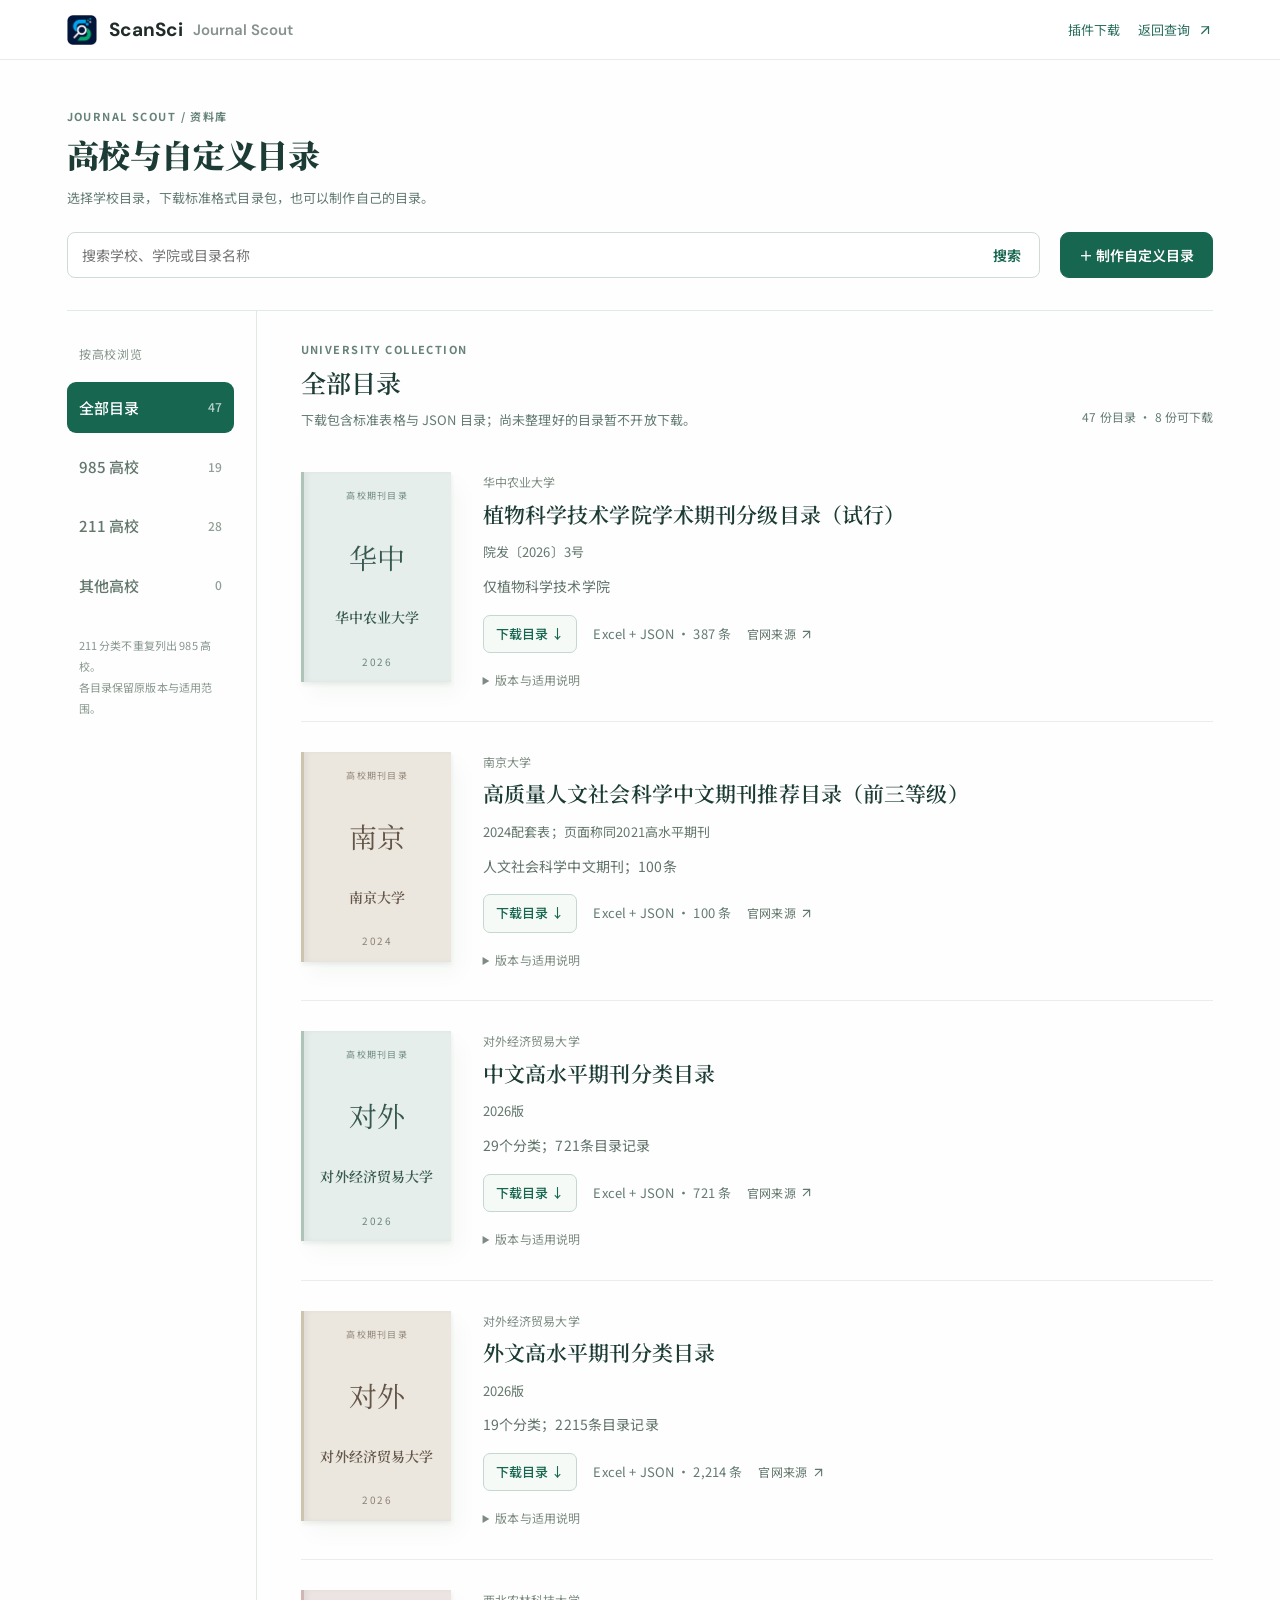
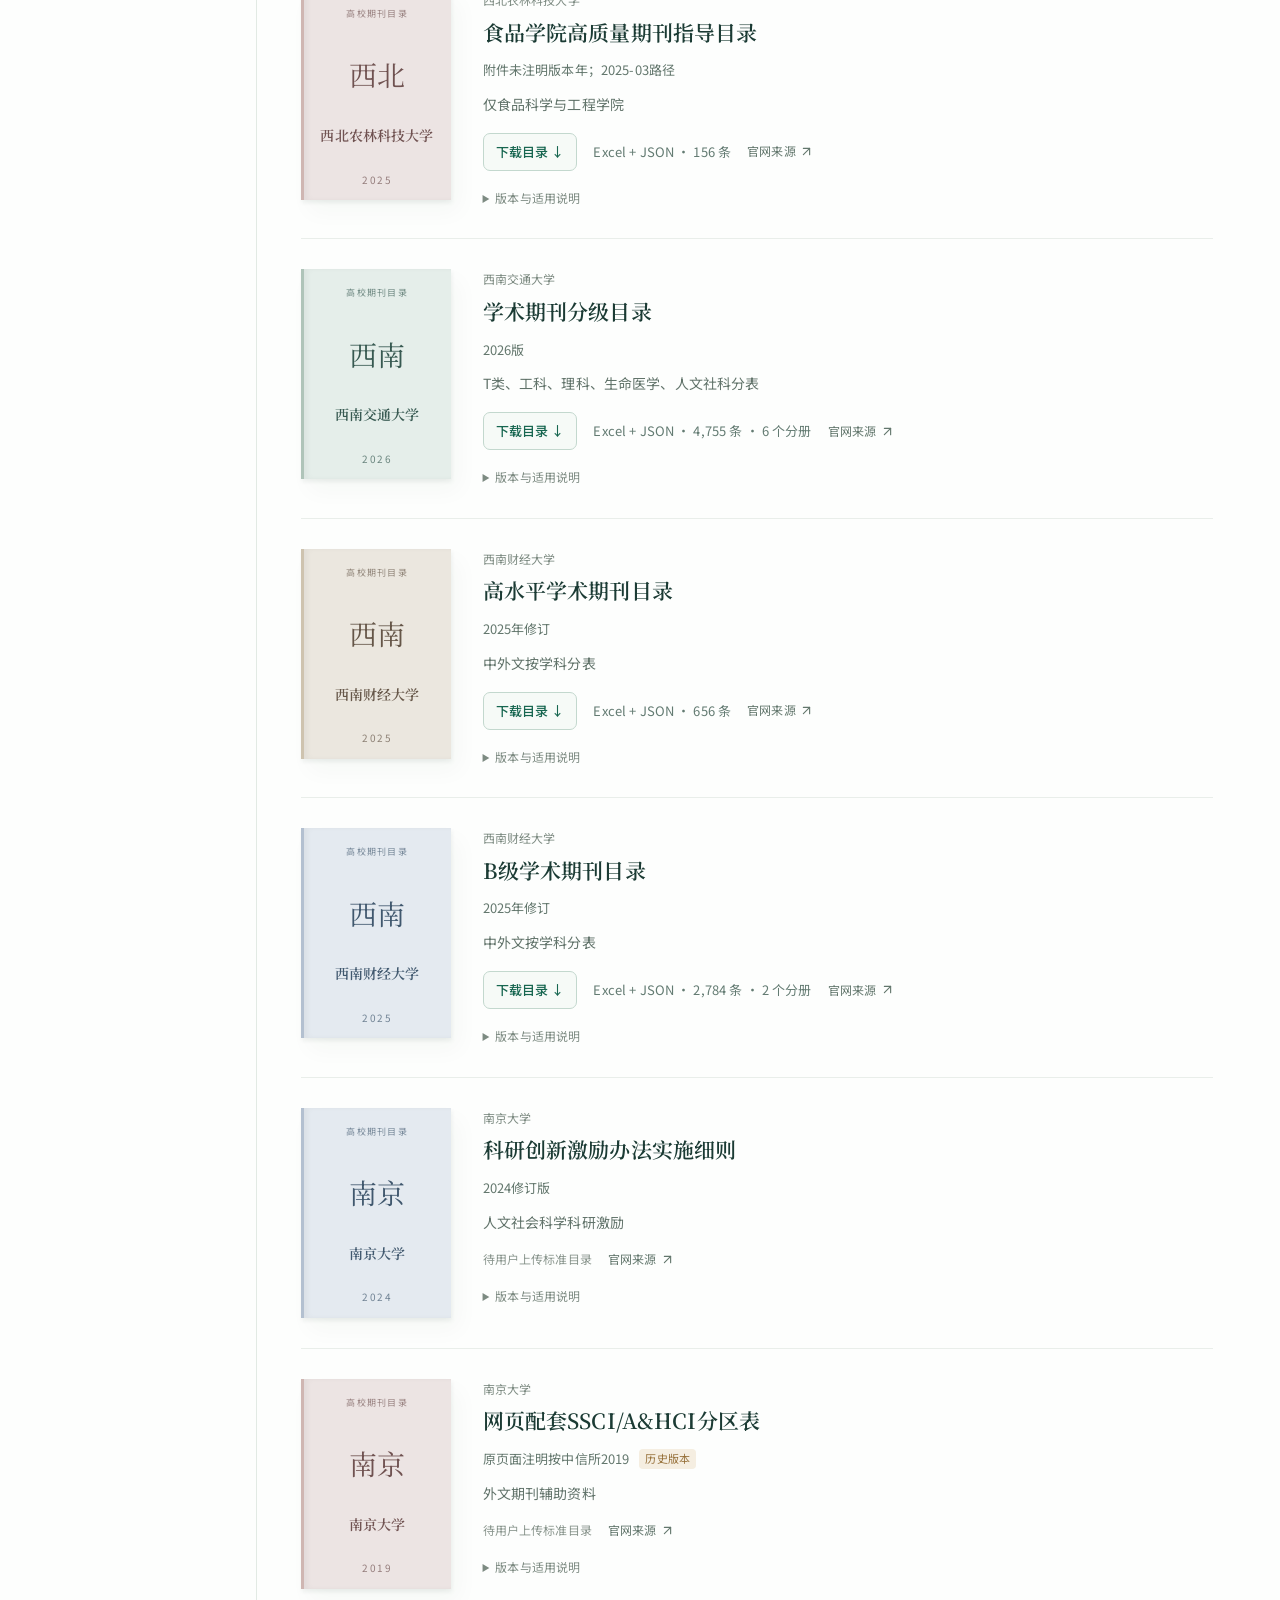
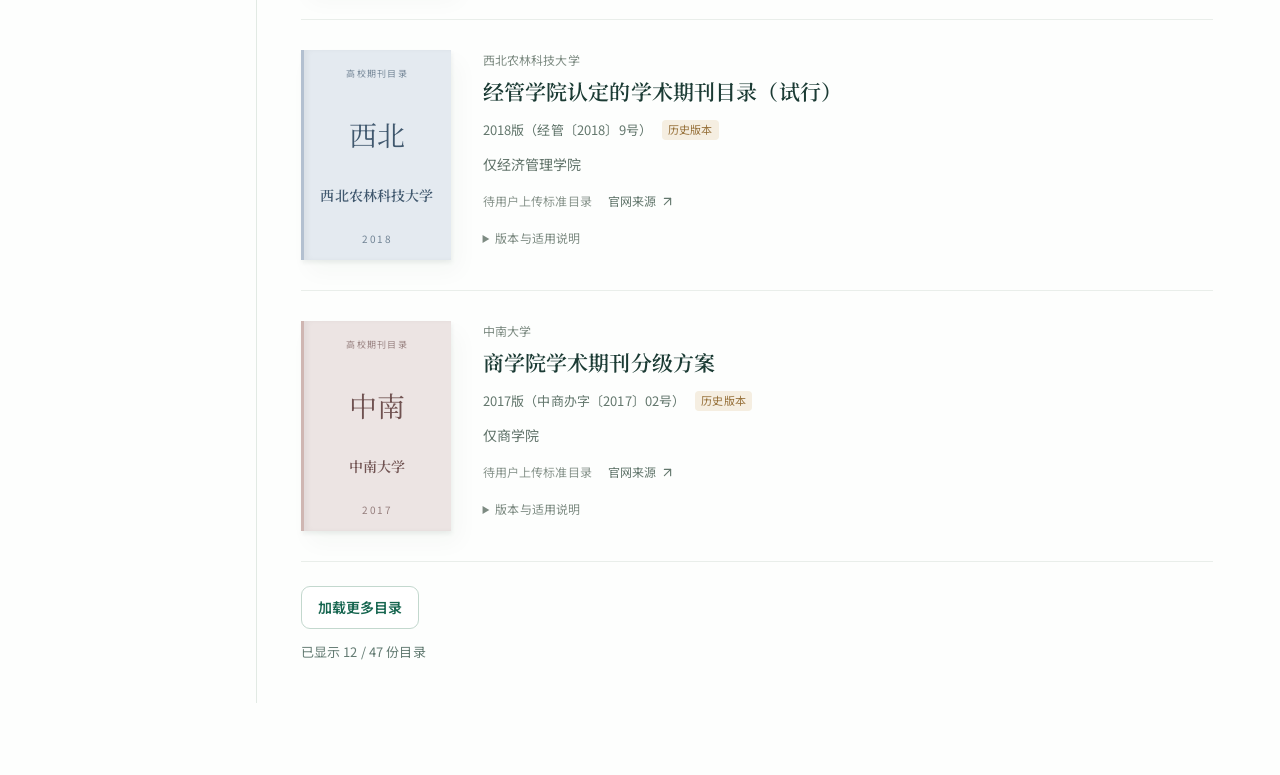
==== commit f8105aed: "Align catalog content gutters with the site header" ====
--- a/catalogs.html
+++ b/catalogs.html
@@ -6,7 +6,7 @@
   <link rel="icon" type="image/webp" href="./assets/journal-logo-home-288.webp">
   <link rel="stylesheet" href="./styles.css?v=20261113-single-focus">
   <link rel="stylesheet" href="./extension-install.css?v=20261113-single-focus">
-  <link rel="stylesheet" href="./catalogs.css?v=20261113-single-focus">
+  <link rel="stylesheet" href="./catalogs.css?v=20261113-header-gutter">
   <link rel="stylesheet" href="./assets/link-icons.css?v=20261113-lucide">
 </head>
 <body class="with-global-nav catalogs-page" data-online-catalogs="false">
--- a/catalogs.css
+++ b/catalogs.css
@@ -1,7 +1,7 @@
 .catalogs-page { background:#fdfefd; color:#1b3b34; font-family:var(--font-sans); font-size:14px; font-weight:400; }
 .catalogs-page .product-links { display:flex; gap:18px; align-items:center; }
 .catalogs-page .product-links a { color:#276d5c; text-decoration:none; font-size:13px; }
-.catalog-shell { max-width:1280px; margin:0 auto; padding:48px 36px 72px; }
+.catalog-shell { margin:0 auto; padding:48px var(--scansci-side-gutter) 72px; }
 .catalog-heading,.catalog-section-head,.catalog-toolbar,.catalog-form-actions { display:flex; justify-content:space-between; align-items:center; gap:20px; }
 .catalog-heading { margin-bottom:24px; }
 .catalog-heading h1 { font-family:var(--font-display); font-size:32px; line-height:1.35; margin:8px 0 12px; }
@@ -114,7 +114,7 @@
 .catalog-book details p { margin:8px 0 0; }
 .catalog-book-list .catalog-empty { margin:32px 0; }
 @media(max-width:950px) { .catalog-library-layout { grid-template-columns:155px minmax(0,1fr); gap:26px; } .catalog-sidebar { padding-right:16px; } .catalog-book { gap:24px; } #referenceTotal { white-space:normal; text-align:right; max-width:110px; } }
-@media(max-width:720px) { .catalog-shell { padding:28px 18px; } .catalog-heading { align-items:flex-start; } .catalog-heading h1 { font-size:25px; } .catalog-heading { flex-direction:column; gap:18px; } .catalog-list,.catalog-form-grid { grid-template-columns:1fr; } .catalog-upload { padding:20px 16px; } .catalog-toolbar { gap:12px; flex-wrap:wrap; } .catalog-wide { grid-column:auto; } .catalog-card { padding:20px; } }
+@media(max-width:720px) { .catalog-shell { padding:28px var(--scansci-side-gutter); } .catalog-heading { align-items:flex-start; } .catalog-heading h1 { font-size:25px; } .catalog-heading { flex-direction:column; gap:18px; } .catalog-list,.catalog-form-grid { grid-template-columns:1fr; } .catalog-upload { padding:20px 16px; } .catalog-toolbar { gap:12px; flex-wrap:wrap; } .catalog-wide { grid-column:auto; } .catalog-card { padding:20px; } }
 @media(max-width:720px) {
   .catalog-toolbar { gap:10px; }
   #openUpload { padding:0 11px; font-size:12px; }
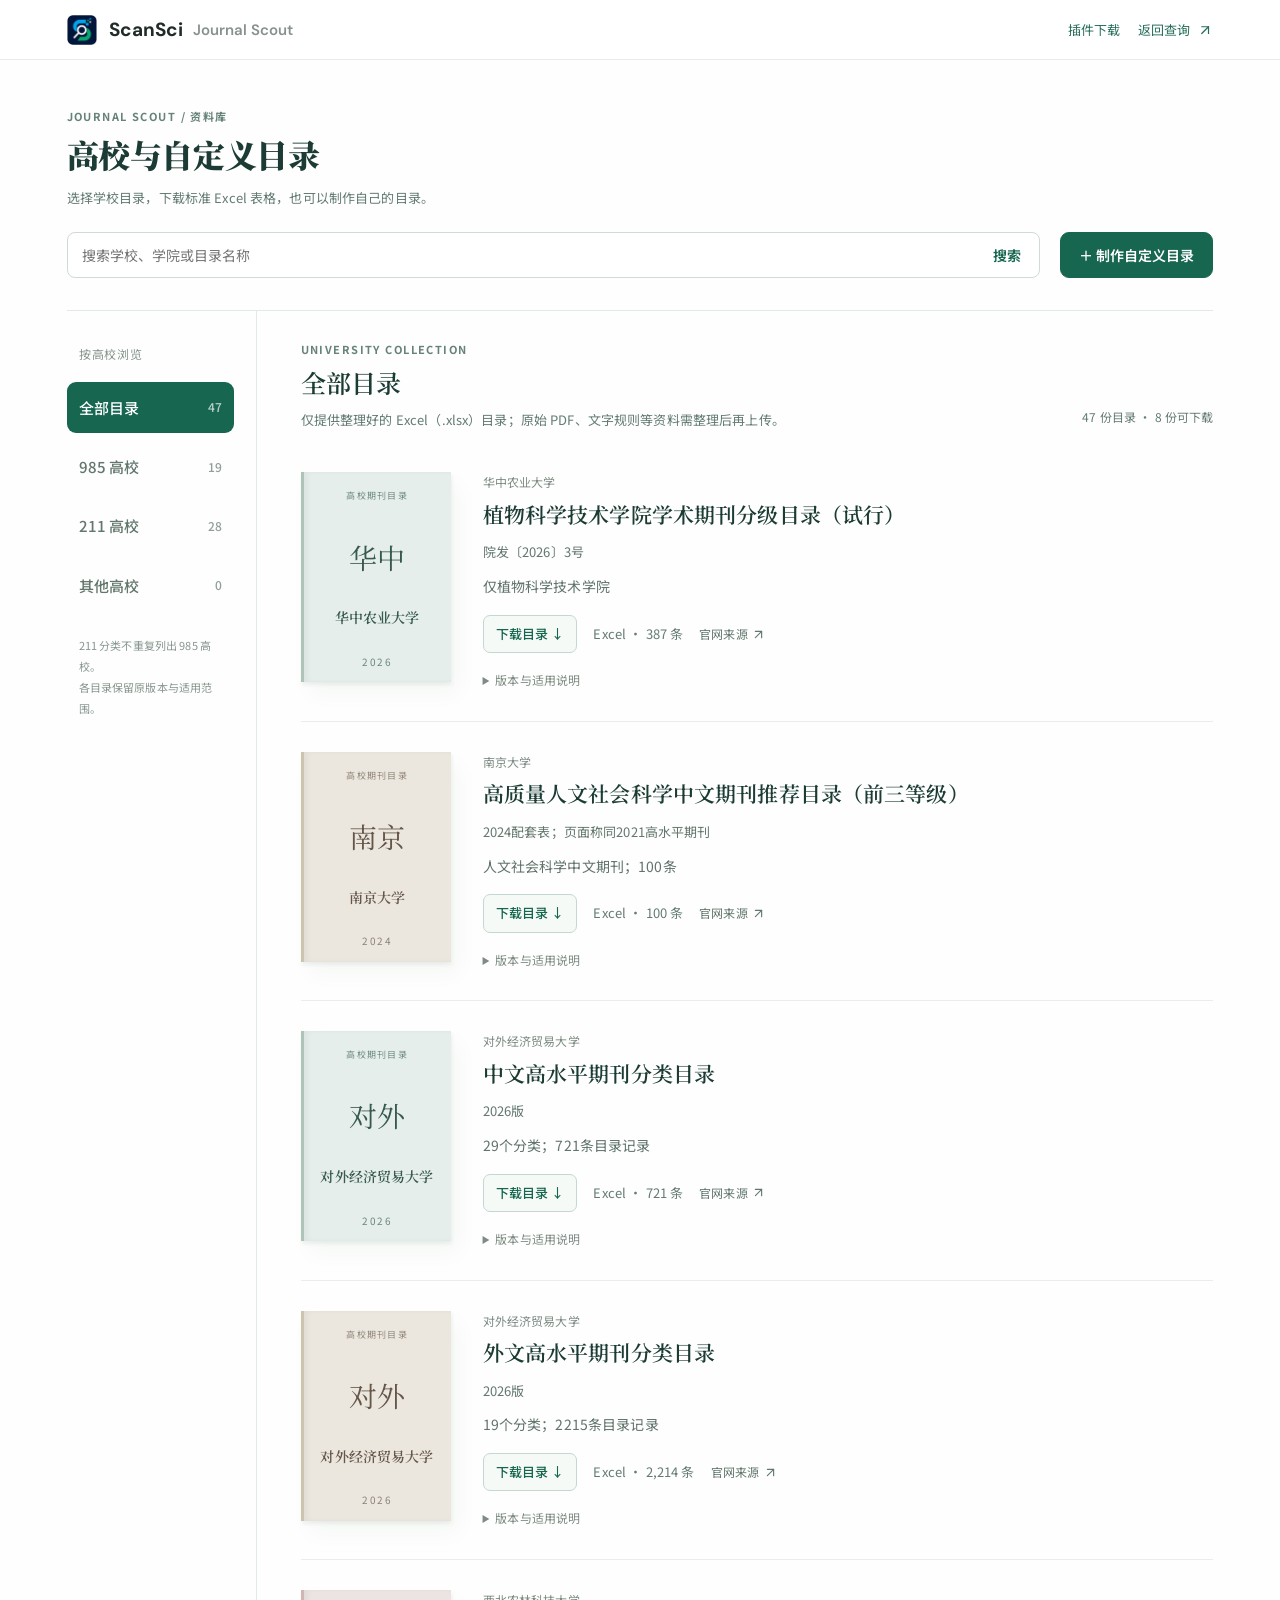
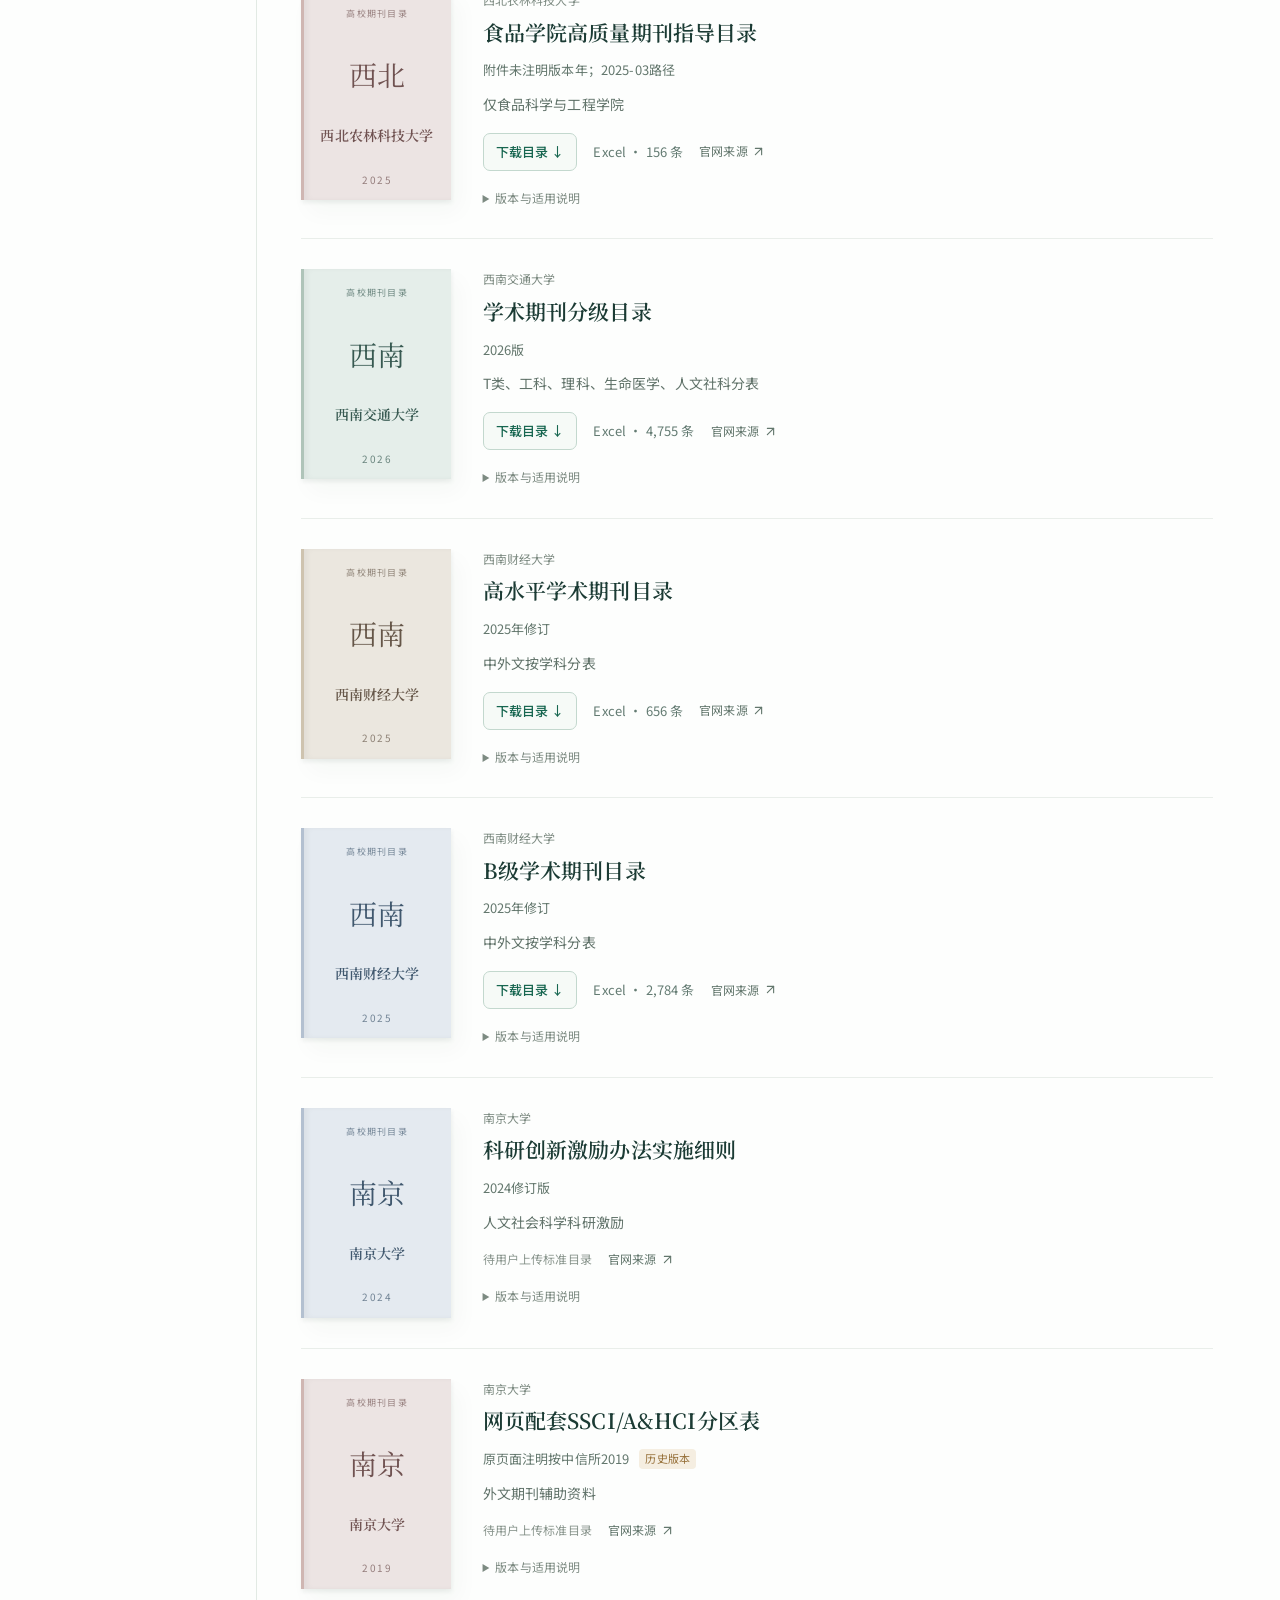
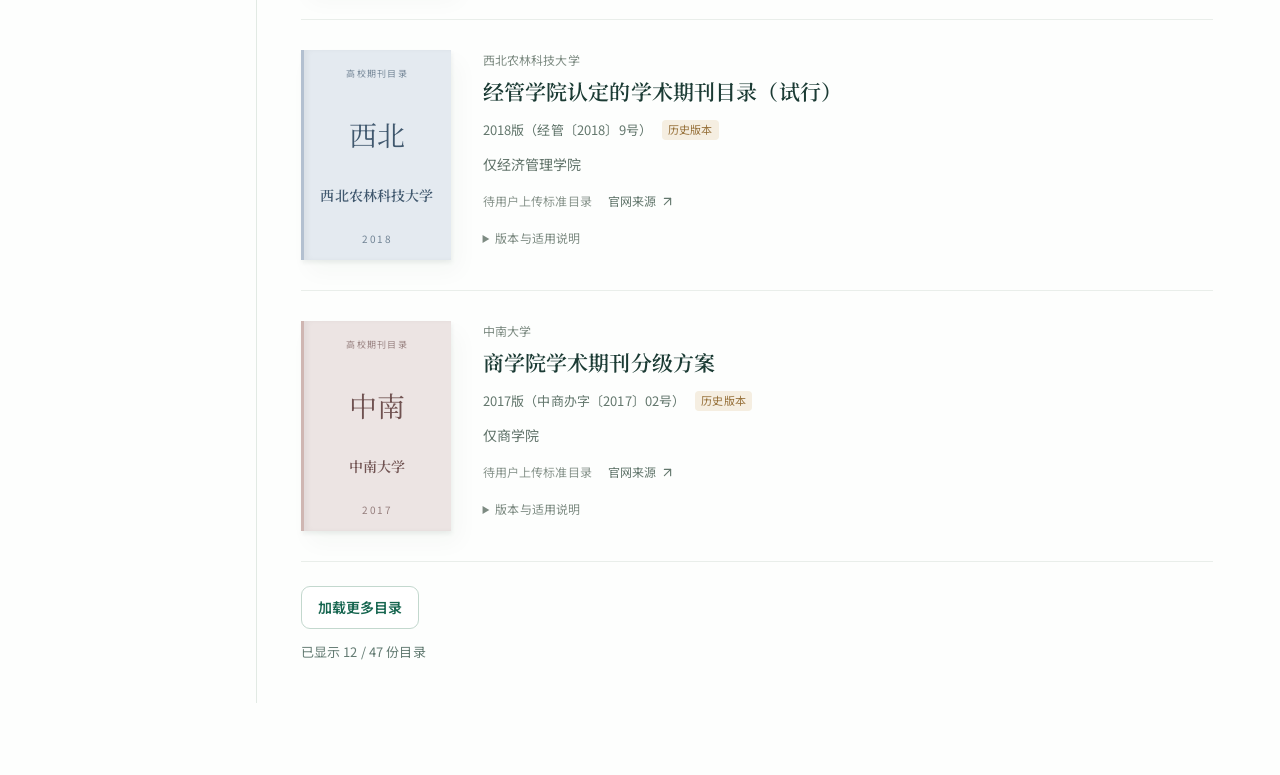
==== commit 036ffbdf: "Use a modal creator and validated Excel-only catalog files" ====
--- a/catalogs.html
+++ b/catalogs.html
@@ -6,7 +6,7 @@
   <link rel="icon" type="image/webp" href="./assets/journal-logo-home-288.webp">
   <link rel="stylesheet" href="./styles.css?v=20261113-single-focus">
   <link rel="stylesheet" href="./extension-install.css?v=20261113-single-focus">
-  <link rel="stylesheet" href="./catalogs.css?v=20261113-header-gutter">
+  <link rel="stylesheet" href="./catalogs.css?v=20261113-excel-dialog">
   <link rel="stylesheet" href="./assets/link-icons.css?v=20261113-lucide">
 </head>
 <body class="with-global-nav catalogs-page" data-online-catalogs="false">
@@ -15,7 +15,7 @@
     <nav class="product-links" aria-label="Journal Scout 导航"><a href="./extension-install.html">插件下载</a><a href="./index.html">返回查询 <svg class="link-icon lucide lucide-arrow-up-right" viewBox="0 0 24 24" aria-hidden="true" focusable="false"><use href="./assets/icons/lucide-arrow-up-right.svg#arrow-up-right"></use></svg></a></nav>
   </header>
   <main class="catalog-shell">
-    <header class="catalog-heading"><div><p class="catalog-kicker">JOURNAL SCOUT / 资料库</p><h1>高校与自定义目录</h1><p class="catalog-subtle">选择学校目录，下载标准格式目录包，也可以制作自己的目录。</p></div></header>
+    <header class="catalog-heading"><div><p class="catalog-kicker">JOURNAL SCOUT / 资料库</p><h1>高校与自定义目录</h1><p class="catalog-subtle">选择学校目录，下载标准 Excel 表格，也可以制作自己的目录。</p></div></header>
     <div class="catalog-toolbar"><div class="catalog-search" role="search"><label class="sr-only" for="catalogSearch">搜索学校或目录</label><input id="catalogSearch" type="search" placeholder="搜索学校、学院或目录名称"><button id="searchCatalogs" type="button">搜索</button></div><button id="openUpload" class="catalog-primary" type="button">＋ 制作自定义目录</button><span id="selectedCount" class="catalog-subtle">已启用 0 个</span></div>
     <div class="catalog-library-layout">
       <aside class="catalog-sidebar">
@@ -29,7 +29,7 @@
         <p class="catalog-sidebar-note">211 分类不重复列出 985 高校。<br>各目录保留原版本与适用范围。</p>
       </aside>
       <div class="catalog-library-content">
-    <section aria-labelledby="referenceHeading"><div class="catalog-section-head"><div><p class="catalog-kicker">UNIVERSITY COLLECTION</p><h2 id="referenceHeading">全部目录</h2><p class="catalog-subtle">下载包含标准表格与 JSON 目录；尚未整理好的目录暂不开放下载。</p></div><span id="referenceTotal" class="catalog-subtle"></span></div><div id="referenceList" class="catalog-book-list" aria-live="polite"></div><button id="moreReferences" class="catalog-button" type="button" hidden>加载更多目录</button><p id="referenceStatus" class="catalog-subtle" role="status"></p></section>
+    <section aria-labelledby="referenceHeading"><div class="catalog-section-head"><div><p class="catalog-kicker">UNIVERSITY COLLECTION</p><h2 id="referenceHeading">全部目录</h2><p class="catalog-subtle">仅提供整理好的 Excel（.xlsx）目录；原始 PDF、文字规则等资料需整理后再上传。</p></div><span id="referenceTotal" class="catalog-subtle"></span></div><div id="referenceList" class="catalog-book-list" aria-live="polite"></div><button id="moreReferences" class="catalog-button" type="button" hidden>加载更多目录</button><p id="referenceStatus" class="catalog-subtle" role="status"></p></section>
     <section id="onlineCatalogs" hidden aria-label="可启用的插件目录">
     <div class="catalog-section-head"><h2>可启用的插件目录</h2></div>
     <p id="catalogStatus" class="catalog-status" role="status" aria-live="polite">正在读取目录…</p>
@@ -40,9 +40,9 @@
       </div>
     </div>
 
-    <section id="uploadSection" class="catalog-upload" hidden aria-labelledby="uploadHeading">
-      <div class="catalog-section-head"><div><p class="catalog-kicker">自己的分级，也可以带走</p><h2 id="uploadHeading">制作目录包</h2></div><button id="closeUpload" class="catalog-button" type="button">收起</button></div>
-      <p class="catalog-subtle">填写表格并预览，即可免费下载目录包。文件在本机处理，无需登录或上传。目录包可在支持“高校与自定义目录”的插件版本中导入。</p>
+    <dialog id="uploadSection" class="catalog-upload catalog-dialog" aria-labelledby="uploadHeading" aria-describedby="uploadHelp">
+      <div class="catalog-section-head"><div><p class="catalog-kicker">自己的分级，也可以带走</p><h2 id="uploadHeading">制作自定义目录</h2></div><button id="closeUpload" class="catalog-button" type="button" aria-label="关闭制作自定义目录">关闭</button></div>
+      <p id="uploadHelp" class="catalog-subtle">下载模板 → 逐行填写 → 选择 Excel 并检查 → 下载标准目录。文件只在本机处理。</p>
       <p id="accountStatus" class="catalog-account" hidden>正在读取登录状态…</p>
       <form id="uploadForm">
         <div class="catalog-form-grid">
@@ -55,17 +55,18 @@
           <label>生效日期（选填）<input name="effectiveDate" type="date"></label>
         </div>
         <details class="catalog-extra"><summary>适用条件与补充说明</summary><label>规则说明<textarea name="notes" maxlength="3000" rows="3" placeholder="如仅适用于 Full paper、投稿时间限制、过渡期规则。这里的文字只作说明。"></textarea></label></details>
-        <div class="catalog-file-box"><label for="catalogFile"><strong>选择 Excel 或 CSV</strong><span>最多 5,000 行、文件不超过 1 MB；会议请填写类型。</span></label><input id="catalogFile" type="file" accept=".xlsx,.csv" required><a href="./assets/templates/catalog-upload-v1.xlsx" download>下载填写模板 ↓</a></div>
-        <div class="catalog-form-actions"><button id="previewCatalog" class="catalog-primary" type="button">检查并预览</button><button id="downloadLocalCatalog" class="catalog-button" type="button" disabled>下载本地目录包 ↓</button><button id="submitCatalog" class="catalog-button" type="submit" disabled hidden>分享并提交审核</button><span id="uploadStatus" class="catalog-subtle" role="status" aria-live="polite"></span></div>
+        <div class="catalog-file-box"><label for="catalogFile"><strong>选择 Excel（.xlsx）</strong><span>首行使用模板列名；名称、等级、类型必填。每行一个期刊或会议，最多 5,000 行、1 MB。</span></label><input id="catalogFile" type="file" accept=".xlsx,application/vnd.openxmlformats-officedocument.spreadsheetml.sheet" required><a href="./assets/templates/catalog-upload-v1.xlsx?v=20261113-excel" download>下载 Excel 模板 ↓</a></div>
+        <div class="catalog-form-actions"><button id="previewCatalog" class="catalog-primary" type="button">检查并预览</button><button id="downloadLocalCatalog" class="catalog-button" type="button" disabled>下载标准 Excel ↓</button><button id="submitCatalog" class="catalog-button" type="submit" disabled hidden>分享并提交审核</button><span id="uploadStatus" class="catalog-subtle" role="status" aria-live="polite"></span></div>
       </form>
       <div id="uploadPreview" class="catalog-preview" hidden></div>
-    </section>
+    </dialog>
 
     <section id="reviewSection" class="catalog-upload" hidden aria-labelledby="reviewHeading"><div class="catalog-section-head"><h2 id="reviewHeading">待审核目录</h2><button id="refreshReview" class="catalog-button" type="button">刷新</button></div><div id="reviewList"></div></section>
   </main>
   <script src="./assets/link-icons.js?v=20261113-lucide"></script>
   <script src="./catalogs-core.js?v=1"></script>
-  <script src="./catalogs-library.js?v=20261113-food-ab"></script>
-  <script src="./catalogs-page.js?v=20261113-lucide"></script>
+  <script src="./catalogs-excel.js?v=20261113-excel-dialog"></script>
+  <script src="./catalogs-library.js?v=20261113-excel-dialog"></script>
+  <script src="./catalogs-page.js?v=20261113-excel-dialog"></script>
 </body>
 </html>
--- a/catalogs.css
+++ b/catalogs.css
@@ -48,6 +48,12 @@
 .catalog-footnote { margin:28px 0; line-height:1.8; }
 .catalog-footnote p { margin:4px 0; }
 .catalog-upload { border:1px solid #d5e2da; border-radius:16px; padding:28px; background:white; margin-top:36px; scroll-margin-top:80px; }
+.catalog-modal-open { overflow:hidden; }
+.catalog-dialog { width:min(1000px,calc(100% - 36px)); max-height:calc(100dvh - 48px); margin:auto; overflow:auto; overscroll-behavior:contain; color:inherit; box-shadow:0 20px 80px #15372b26; }
+.catalog-dialog::backdrop { background:#163c3252; }
+.catalog-dialog .catalog-section-head { align-items:flex-start; }
+.catalog-dialog #uploadStatus { flex-basis:100%; }
+.catalog-dialog .catalog-file-box input { width:100%; }
 .catalog-section-head h2 { font-size:22px; margin:7px 0; }
 .catalog-account { background:#f4f7f4; padding:12px 16px; border-radius:8px; font-size:13px; }
 .catalog-form-grid { display:grid; grid-template-columns:1fr 1fr; gap:20px; margin:24px 0; }
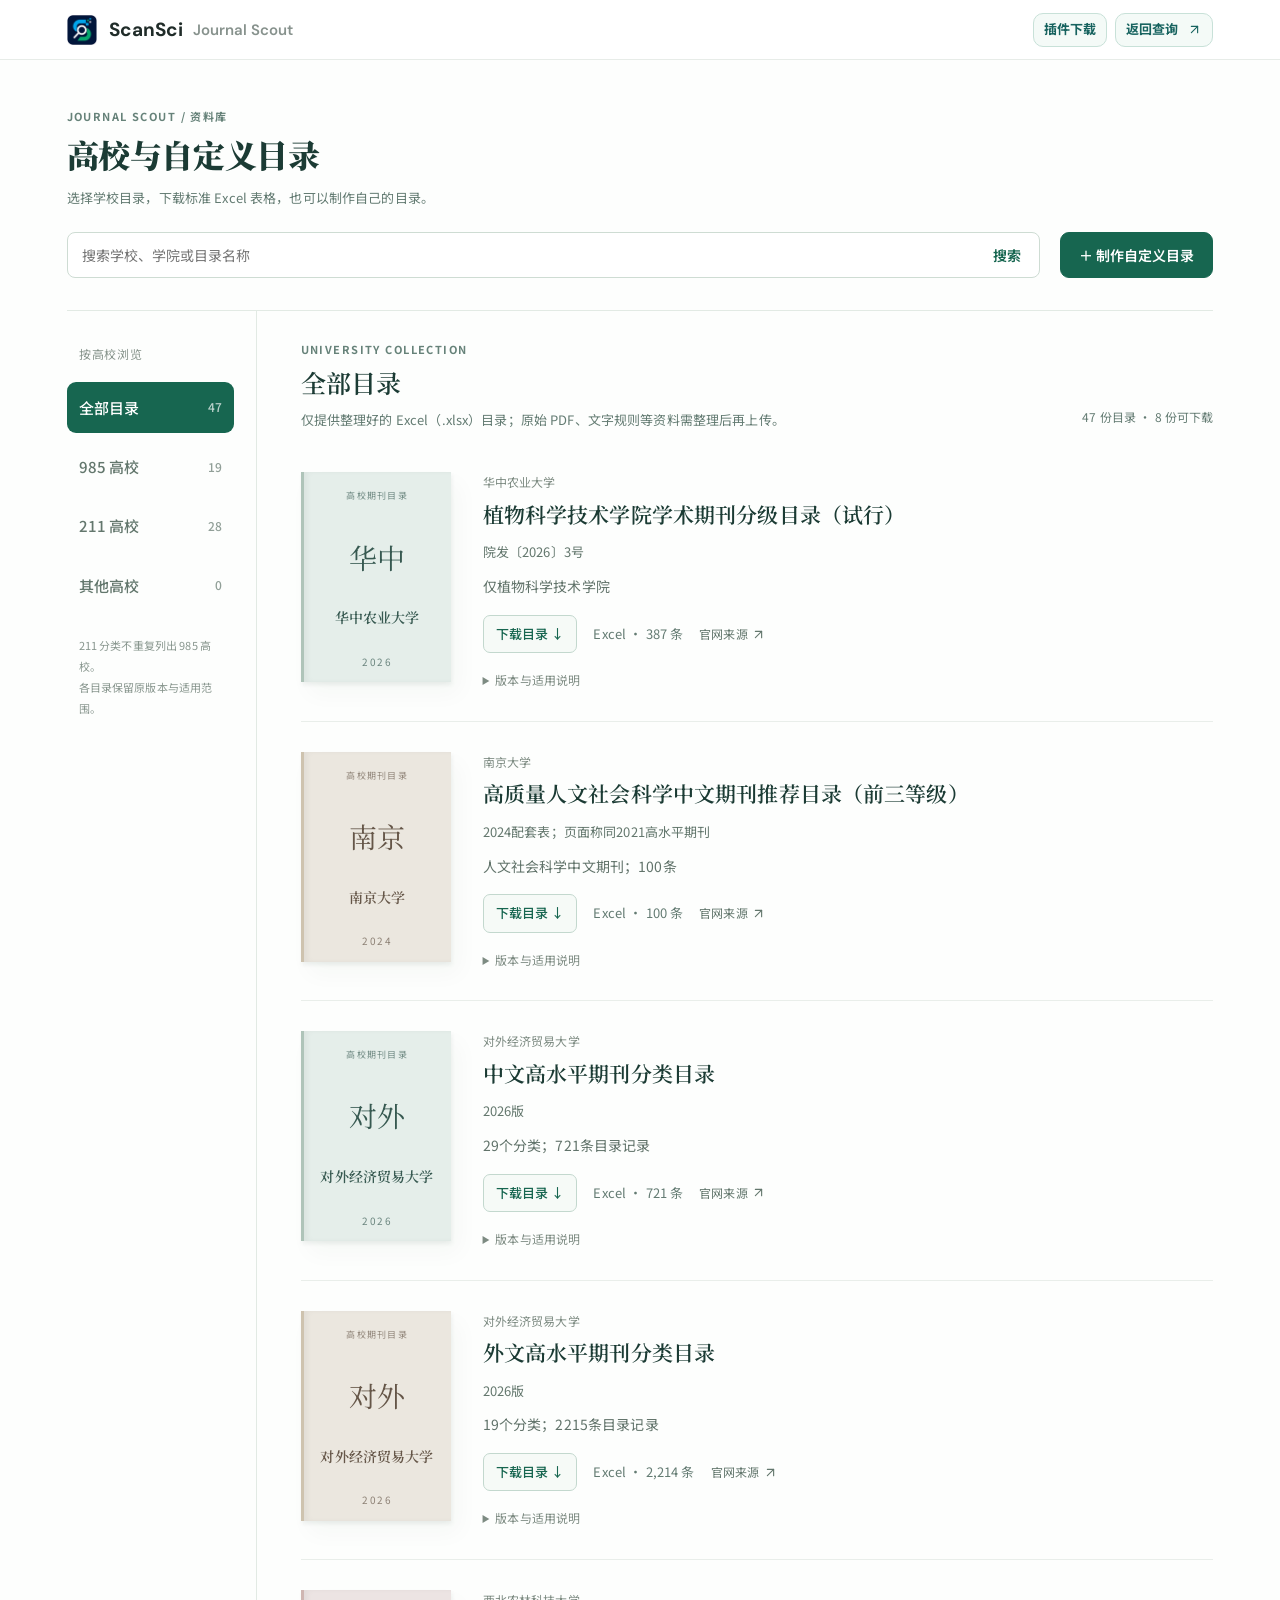
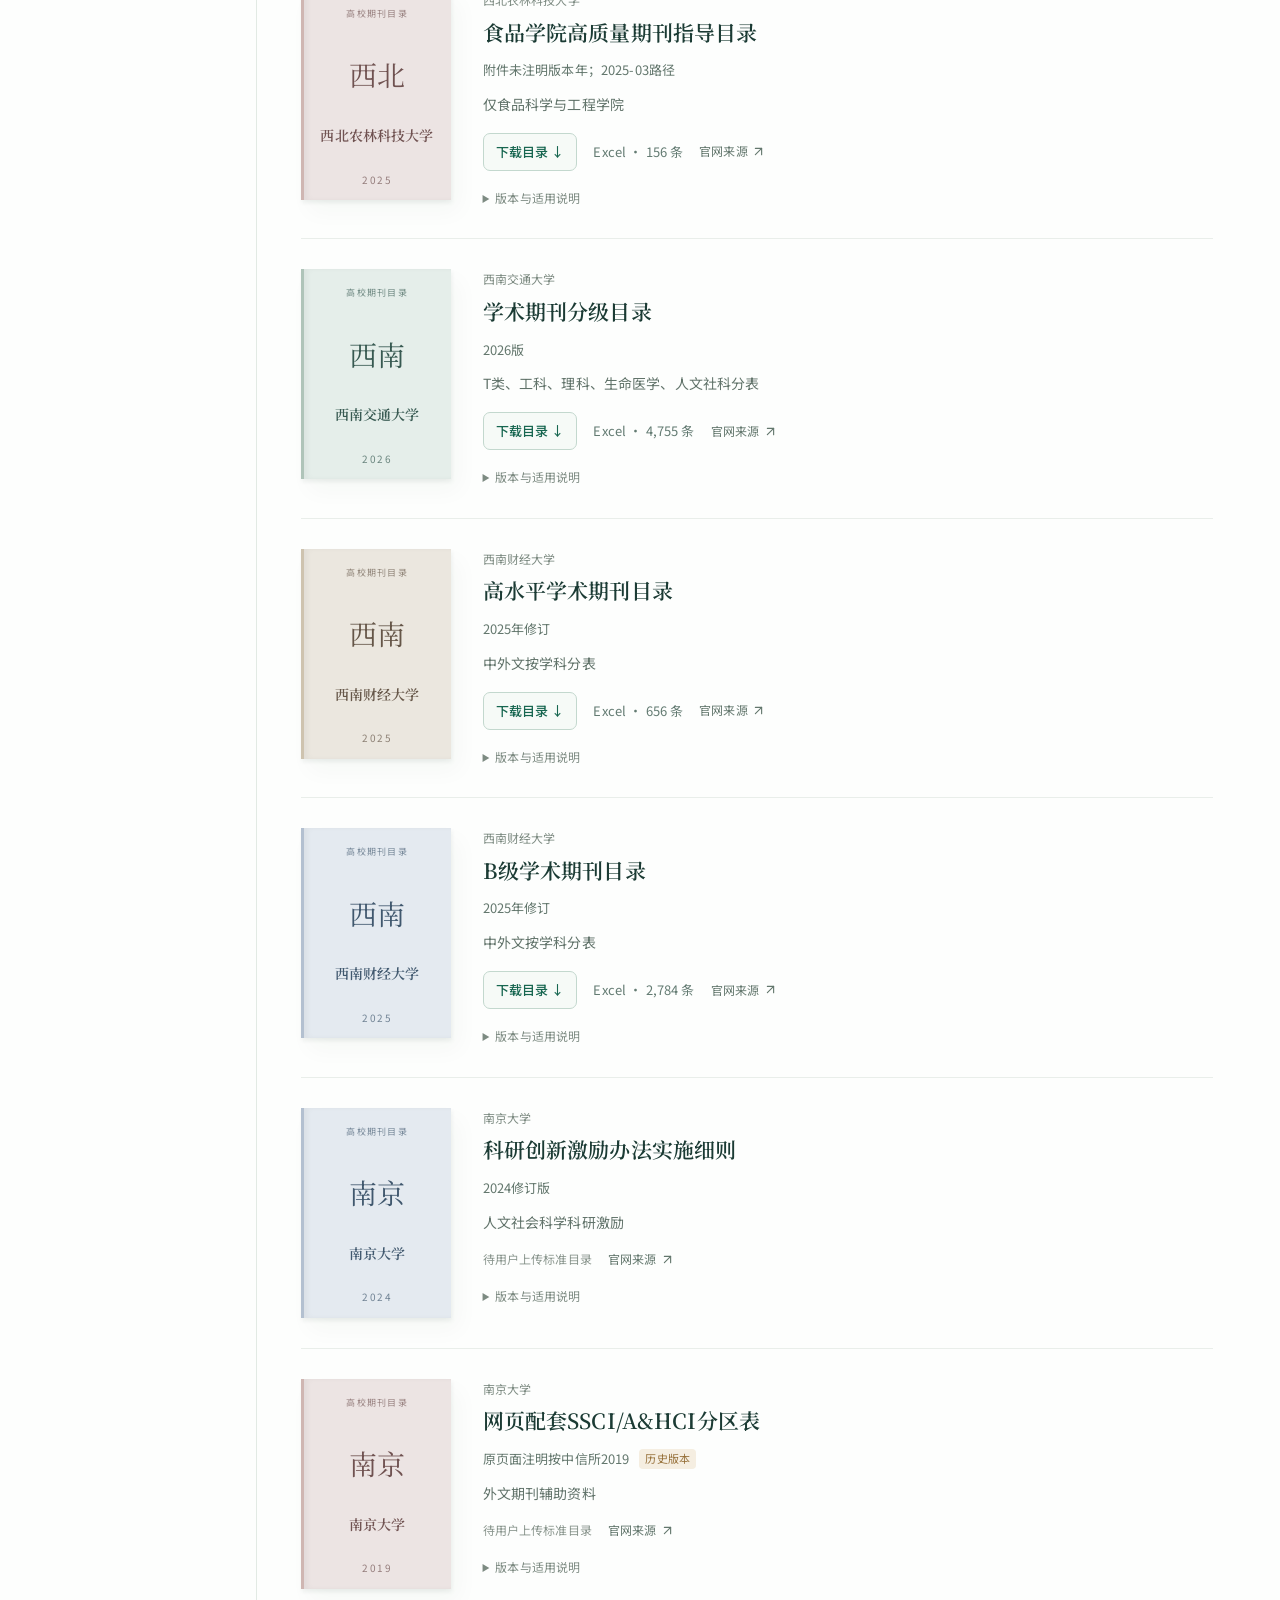
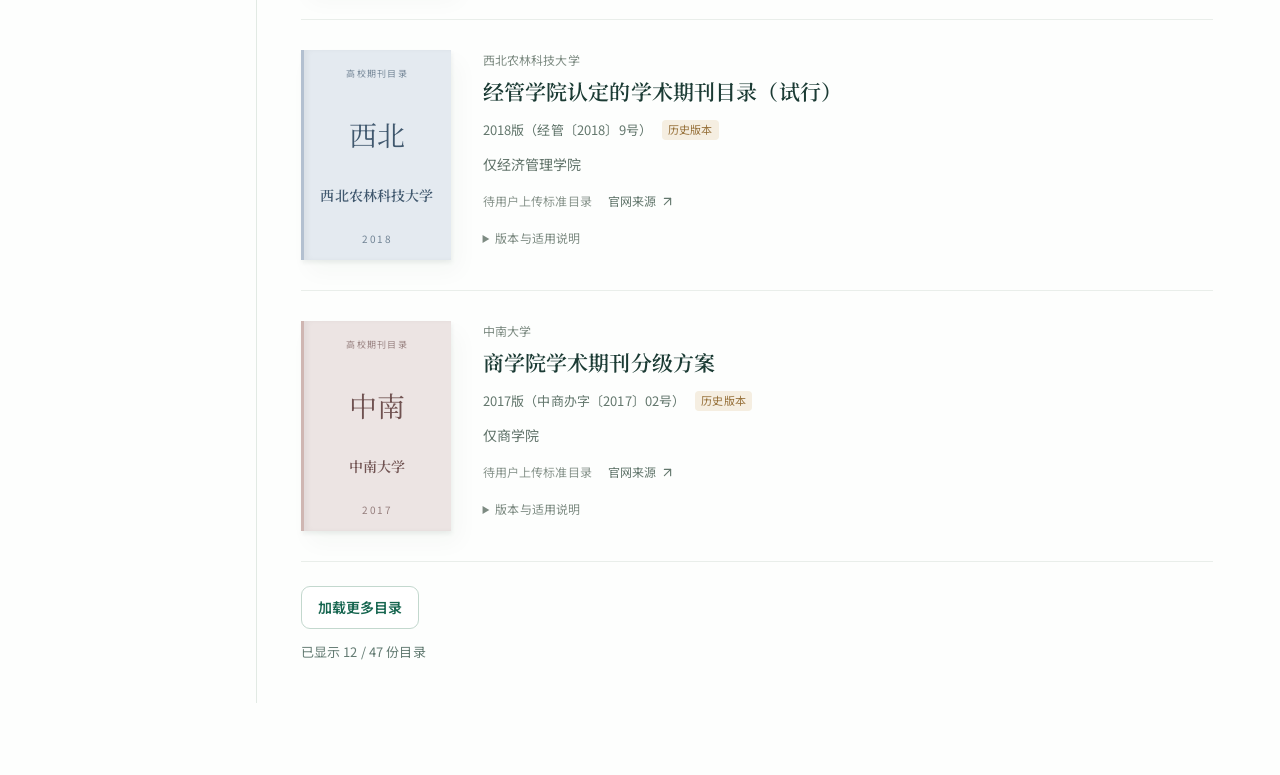
==== commit 961cca66: "Unify header navigation typography and rounded buttons" ====
--- a/catalogs.html
+++ b/catalogs.html
@@ -4,9 +4,9 @@
   <meta charset="utf-8"><meta name="viewport" content="width=device-width, initial-scale=1">
   <title>高校与自定义目录 · Journal Scout</title>
   <link rel="icon" type="image/webp" href="./assets/journal-logo-home-288.webp">
-  <link rel="stylesheet" href="./styles.css?v=20261113-single-focus">
-  <link rel="stylesheet" href="./extension-install.css?v=20261113-single-focus">
-  <link rel="stylesheet" href="./catalogs.css?v=20261113-excel-dialog">
+  <link rel="stylesheet" href="./styles.css?v=20261113-unified-header">
+  <link rel="stylesheet" href="./extension-install.css?v=20261113-unified-header">
+  <link rel="stylesheet" href="./catalogs.css?v=20261113-unified-header">
   <link rel="stylesheet" href="./assets/link-icons.css?v=20261113-lucide">
 </head>
 <body class="with-global-nav catalogs-page" data-online-catalogs="false">
@@ -42,9 +42,12 @@
 
     <dialog id="uploadSection" class="catalog-upload catalog-dialog" aria-labelledby="uploadHeading" aria-describedby="uploadHelp">
       <div class="catalog-section-head"><div><p class="catalog-kicker">自己的分级，也可以带走</p><h2 id="uploadHeading">制作自定义目录</h2></div><button id="closeUpload" class="catalog-button" type="button" aria-label="关闭制作自定义目录">关闭</button></div>
-      <p id="uploadHelp" class="catalog-subtle">下载模板 → 逐行填写 → 选择 Excel 并检查 → 下载标准目录。文件只在本机处理。</p>
+      <p id="uploadHelp" class="catalog-subtle">弹窗填写目录资料，Excel 提供期刊 / 会议名单；生成的文件会保存这两部分。全部在本机处理。</p>
       <p id="accountStatus" class="catalog-account" hidden>正在读取登录状态…</p>
       <form id="uploadForm">
+        <h3 class="catalog-form-heading">1. 填写并确认目录信息</h3>
+        <p id="metadataHelp" class="catalog-subtle">目录资料在这里填写；Excel 模板只填名单，无需重复填写。</p>
+        <p id="metadataStatus" class="catalog-subtle" role="status" aria-live="polite"></p>
         <div class="catalog-form-grid">
           <label>目录名称<input name="name" required maxlength="120" placeholder="例如：中国药科大学共识期刊及会议目录"></label>
           <label>学校 / 机构<input name="institution" maxlength="120" placeholder="高校、学院、课题组或自定名称"></label>
@@ -55,7 +58,7 @@
           <label>生效日期（选填）<input name="effectiveDate" type="date"></label>
         </div>
         <details class="catalog-extra"><summary>适用条件与补充说明</summary><label>规则说明<textarea name="notes" maxlength="3000" rows="3" placeholder="如仅适用于 Full paper、投稿时间限制、过渡期规则。这里的文字只作说明。"></textarea></label></details>
-        <div class="catalog-file-box"><label for="catalogFile"><strong>选择 Excel（.xlsx）</strong><span>首行使用模板列名；名称、等级、类型必填。每行一个期刊或会议，最多 5,000 行、1 MB。</span></label><input id="catalogFile" type="file" accept=".xlsx,application/vnd.openxmlformats-officedocument.spreadsheetml.sheet" required><a href="./assets/templates/catalog-upload-v1.xlsx?v=20261113-excel" download>下载 Excel 模板 ↓</a></div>
+        <div class="catalog-file-box"><label for="catalogFile"><strong>2. 选择期刊 / 会议名单（Excel）</strong><span>模板含 3 行示例，请替换或删除后上传。只填名称、等级、类型三列；最多 5,000 行、1 MB。</span></label><input id="catalogFile" type="file" accept=".xlsx,application/vnd.openxmlformats-officedocument.spreadsheetml.sheet" required><a href="./assets/templates/catalog-upload-v1.xlsx?v=20261113-three-examples" download>下载三列 Excel 模板 ↓</a></div>
         <div class="catalog-form-actions"><button id="previewCatalog" class="catalog-primary" type="button">检查并预览</button><button id="downloadLocalCatalog" class="catalog-button" type="button" disabled>下载标准 Excel ↓</button><button id="submitCatalog" class="catalog-button" type="submit" disabled hidden>分享并提交审核</button><span id="uploadStatus" class="catalog-subtle" role="status" aria-live="polite"></span></div>
       </form>
       <div id="uploadPreview" class="catalog-preview" hidden></div>
@@ -67,6 +70,6 @@
   <script src="./catalogs-core.js?v=1"></script>
   <script src="./catalogs-excel.js?v=20261113-excel-dialog"></script>
   <script src="./catalogs-library.js?v=20261113-excel-dialog"></script>
-  <script src="./catalogs-page.js?v=20261113-excel-dialog"></script>
+  <script src="./catalogs-page.js?v=20261113-catalog-info"></script>
 </body>
 </html>
--- a/styles.css
+++ b/styles.css
@@ -101,6 +101,61 @@
   border-radius: 4px;
 }
 
+.scansci-global-nav .product-links {
+  display: flex;
+  align-items: center;
+  gap: 8px;
+  flex: none;
+}
+
+.scansci-global-nav .product-links > a,
+.scansci-global-nav > .extension-back {
+  display: inline-flex;
+  align-items: center;
+  justify-content: center;
+  gap: 6px;
+  min-height: 34px;
+  padding: 7px 10px;
+  border: 1px solid #c8e1d8;
+  border-radius: 10px;
+  background: #f4faf7;
+  color: #17635f;
+  font-family: "DM Sans", "Noto Sans SC", "PingFang SC", "Microsoft YaHei", sans-serif;
+  font-size: 13px;
+  font-weight: 700;
+  font-style: normal;
+  line-height: 18px;
+  letter-spacing: 0;
+  text-decoration: none;
+  white-space: nowrap;
+  box-shadow: none;
+}
+
+.scansci-global-nav .product-links > a:is(:hover, :focus-visible, [aria-current="page"]),
+.scansci-global-nav > .extension-back:is(:hover, :focus-visible) {
+  border-color: #6da996;
+  background: #eaf6f0;
+  color: #0b5148;
+  outline: none;
+}
+
+.scansci-global-nav .product-links > a svg,
+.scansci-global-nav > .extension-back svg {
+  width: 15px;
+  height: 15px;
+  flex: none;
+}
+
+@media (max-width: 520px) {
+  .scansci-global-nav .product-brand { display: none; }
+  .scansci-global-nav .product-links { gap: 6px; }
+}
+
+@media (max-width: 360px) {
+  .scansci-global-nav { gap: 8px; padding-inline: 12px; }
+  .scansci-global-nav .brand { gap: 8px; font-size: 17px; }
+}
+
 @media (max-width: 720px) {
   :root { --scansci-side-gutter: 18px; }
   .product-brand { font-size: 13px; }
--- a/extension-install.css
+++ b/extension-install.css
@@ -1,17 +1,8 @@
-.extension-install-link, .extension-back { display: inline-flex; align-items: center; gap: 5px; color: #17635f; font-size: 12px; font-weight: 700; line-height: 1; text-decoration: none; white-space: nowrap; }
-.extension-install-link { flex: none; padding: 7px 9px; border: 1px solid #c8e1d8; border-radius: 8px; background: #f4faf7; }
-.extension-install-link:hover { border-color: #86bcae; background: #eaf6f0; }
-.product-links { display: flex; align-items: center; gap: 6px; flex: none; }
-.updates-nav-link { padding: 7px 3px; color: #61776b; font-size: 12px; font-weight: 600; line-height: 1; text-decoration: none; white-space: nowrap; }
-.updates-nav-link:hover { color: #17635f; }
 .extension-install-link svg, .extension-primary svg, .extension-download svg { width: 15px; height: 15px; fill: none; stroke: currentColor; stroke-width: 2; stroke-linecap: round; stroke-linejoin: round; }
-.extension-install-link:focus-visible, .updates-nav-link:focus-visible, .extension-back:focus-visible, .extension-primary:focus-visible, .extension-download:focus-visible, .browser-guide:focus-visible, .extension-help a:focus-visible { outline: 1px solid currentColor; outline-offset: -1px; }
+.extension-primary:focus-visible, .extension-download:focus-visible, .browser-guide:focus-visible, .extension-help a:focus-visible { outline: 1px solid currentColor; outline-offset: -1px; }
 
 .extension-page { background: #f7f9f6; color: #18302f; font-family: var(--font-sans); }
 .install-page { --font-sans: "Times New Roman", SimSun, "宋体", "Songti SC", serif; --font-display: var(--font-sans); }
-.install-page .scansci-global-nav { font-family: var(--font-sans); }
-.extension-back { padding: 8px; }
-.extension-back:hover { color: #0b443e; }
 .extension-main { width: min(1100px, calc(100% - 48px)); margin: 0 auto; }
 .extension-section-nav { display: flex; align-items: center; gap: 8px; border-bottom: 1px solid #dce7dc; }
 .extension-section-nav a { display: block; padding: 16px 14px 14px; border-bottom: 2px solid transparent; color: #6c8075; font-size: 14px; font-weight: 700; text-decoration: none; }
@@ -226,7 +217,7 @@
   .extension-steps > li > strong, .zotero-install-entry__copy strong, .release-history__list strong) {
   font-size: var(--type-item-title); line-height: 1.4;
 }
-.extension-install-page :is(.extension-section-nav a, .extension-back, .extension-intro,
+.extension-install-page :is(.extension-section-nav a, .extension-intro,
   .extension-primary, .extension-download > span, .install-option__action,
   .extension-steps li > span, .install-offline-update, .extension-note, .extension-help p,
   .extension-help a, .zotero-install-entry__copy p, .zotero-guide-info p, .extension-showcase-card figcaption strong,
@@ -308,13 +299,4 @@
   .site-coverage__table thead th:first-child { width: 120px; }
   .site-coverage__table thead th:nth-child(2) { width: 170px; }
 }
-@media (max-width: 420px) {
-  .extension-install-link { padding: 8px; }
-}
-@media (max-width: 520px) {
-  .scansci-global-nav:has(.product-links) .product-brand { display: none; }
-  .product-links { gap: 4px; }
-  .product-links .extension-install-link { padding: 7px; font-size: 11px; }
-  .product-links .updates-nav-link { font-size: 11px; }
-}
 @media (prefers-reduced-motion: reduce) { .browser-guide, .browser-chevron svg, .install-option, .install-option__chevron svg { transition: none; } }
--- a/catalogs.css
+++ b/catalogs.css
@@ -1,6 +1,4 @@
 .catalogs-page { background:#fdfefd; color:#1b3b34; font-family:var(--font-sans); font-size:14px; font-weight:400; }
-.catalogs-page .product-links { display:flex; gap:18px; align-items:center; }
-.catalogs-page .product-links a { color:#276d5c; text-decoration:none; font-size:13px; }
 .catalog-shell { margin:0 auto; padding:48px var(--scansci-side-gutter) 72px; }
 .catalog-heading,.catalog-section-head,.catalog-toolbar,.catalog-form-actions { display:flex; justify-content:space-between; align-items:center; gap:20px; }
 .catalog-heading { margin-bottom:24px; }
@@ -54,6 +52,10 @@
 .catalog-dialog .catalog-section-head { align-items:flex-start; }
 .catalog-dialog #uploadStatus { flex-basis:100%; }
 .catalog-dialog .catalog-file-box input { width:100%; }
+.catalog-form-heading { margin:24px 0 8px; font-size:15px; font-weight:600; }
+#metadataHelp { line-height:1.8; }
+#metadataStatus:empty { display:none; }
+#metadataStatus { color:#176650; margin:8px 0 0; }
 .catalog-section-head h2 { font-size:22px; margin:7px 0; }
 .catalog-account { background:#f4f7f4; padding:12px 16px; border-radius:8px; font-size:13px; }
 .catalog-form-grid { display:grid; grid-template-columns:1fr 1fr; gap:20px; margin:24px 0; }
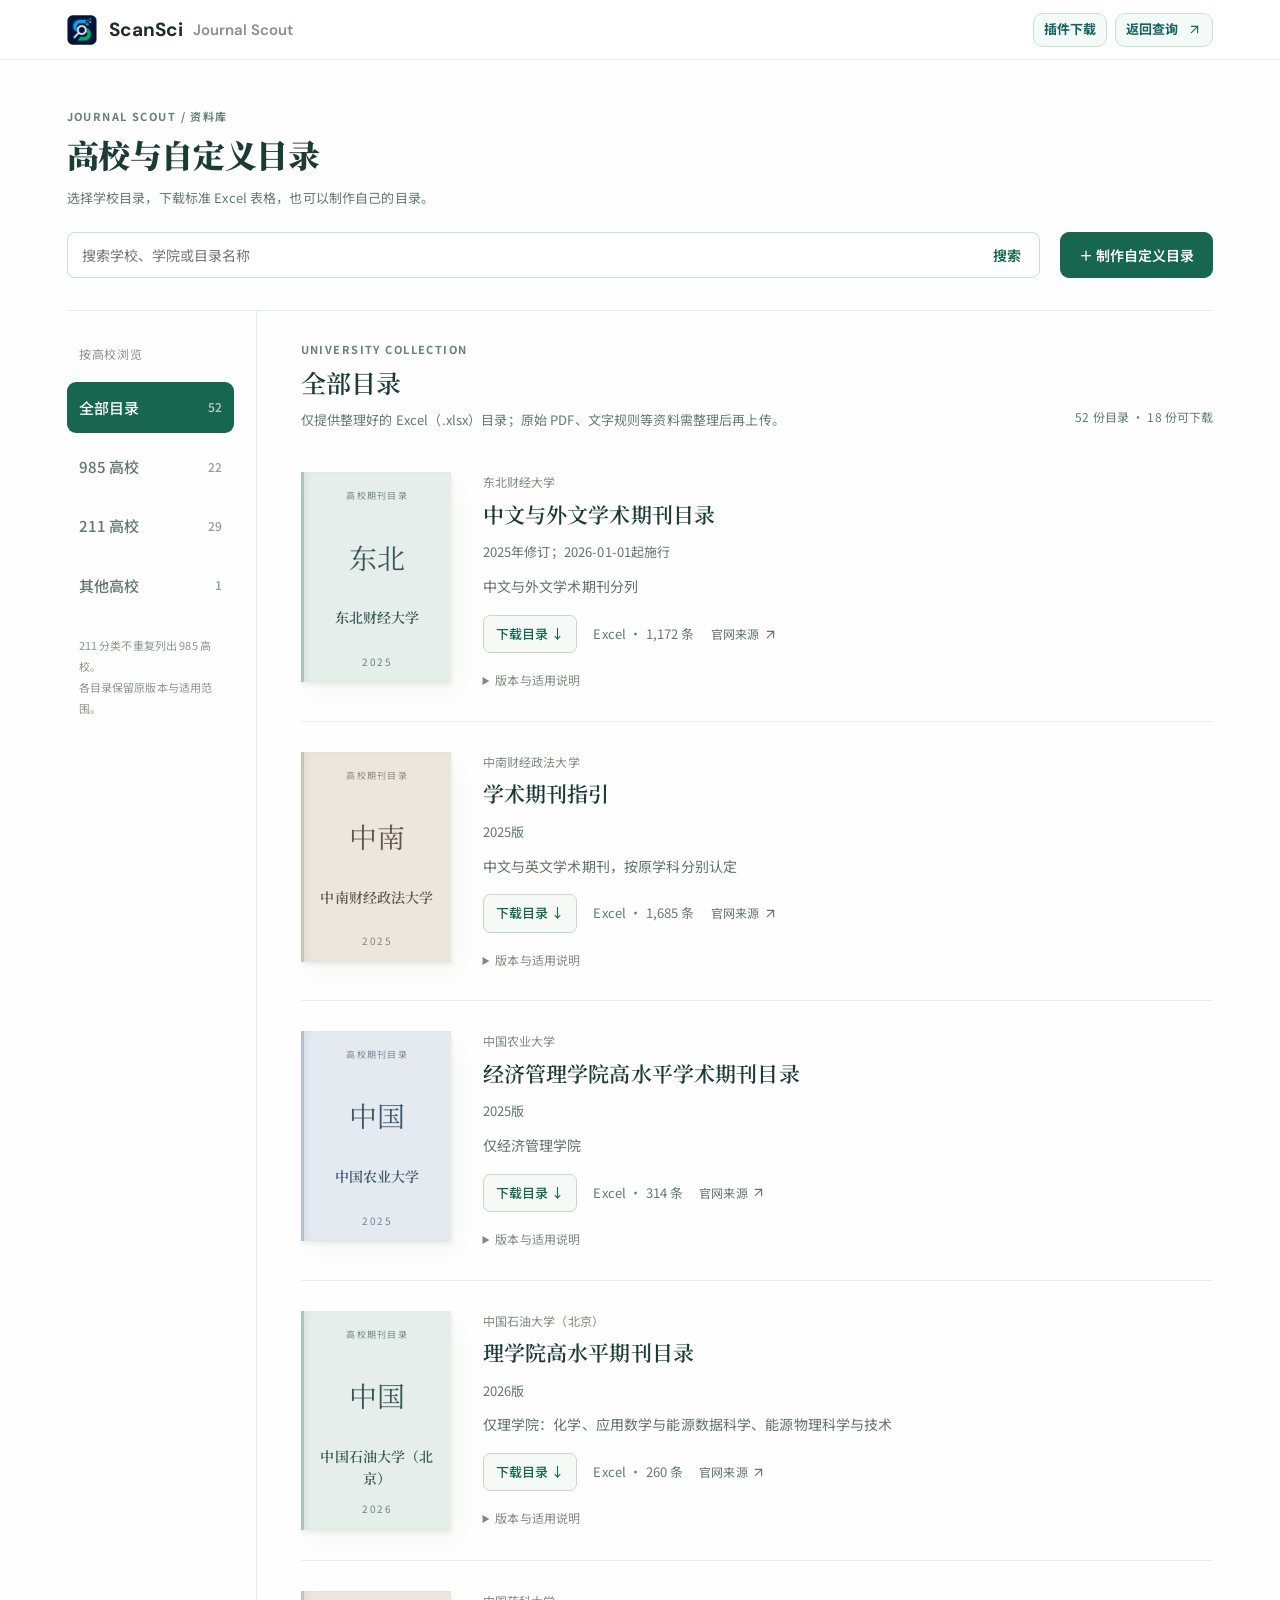
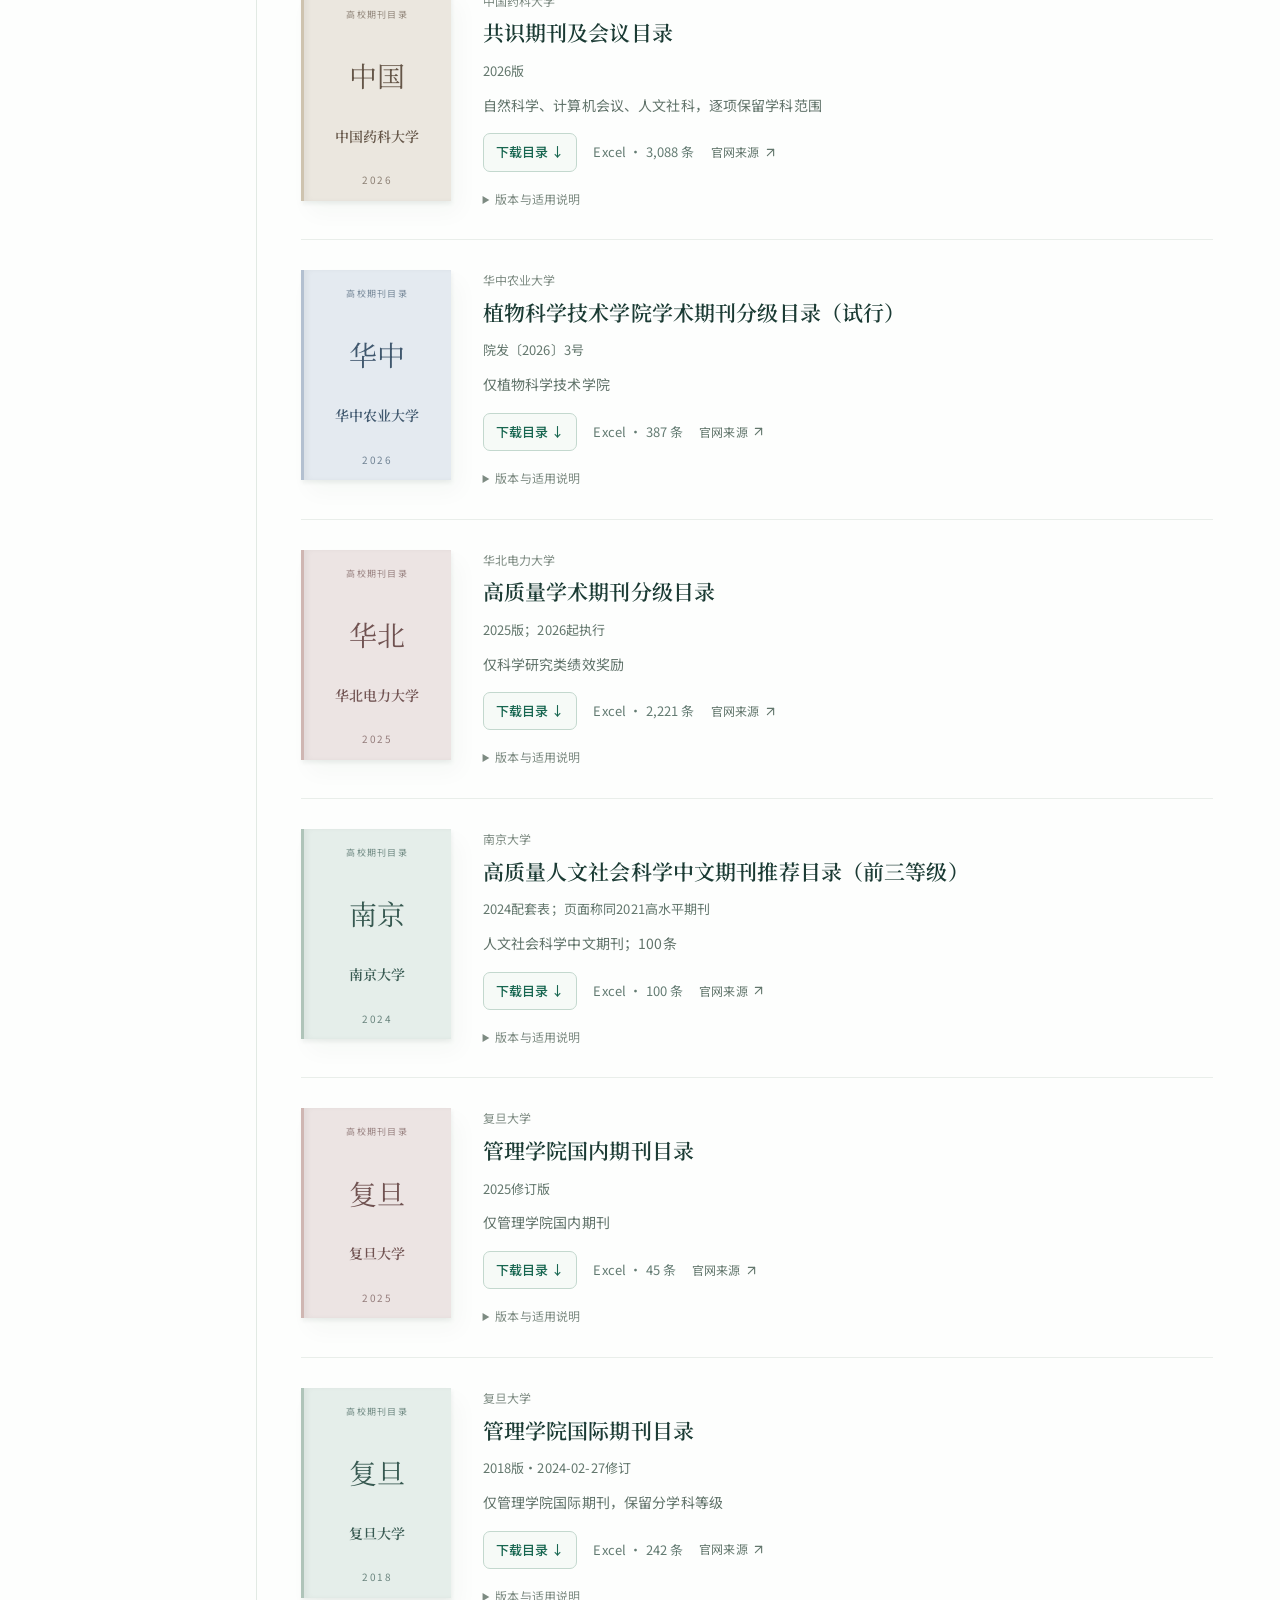
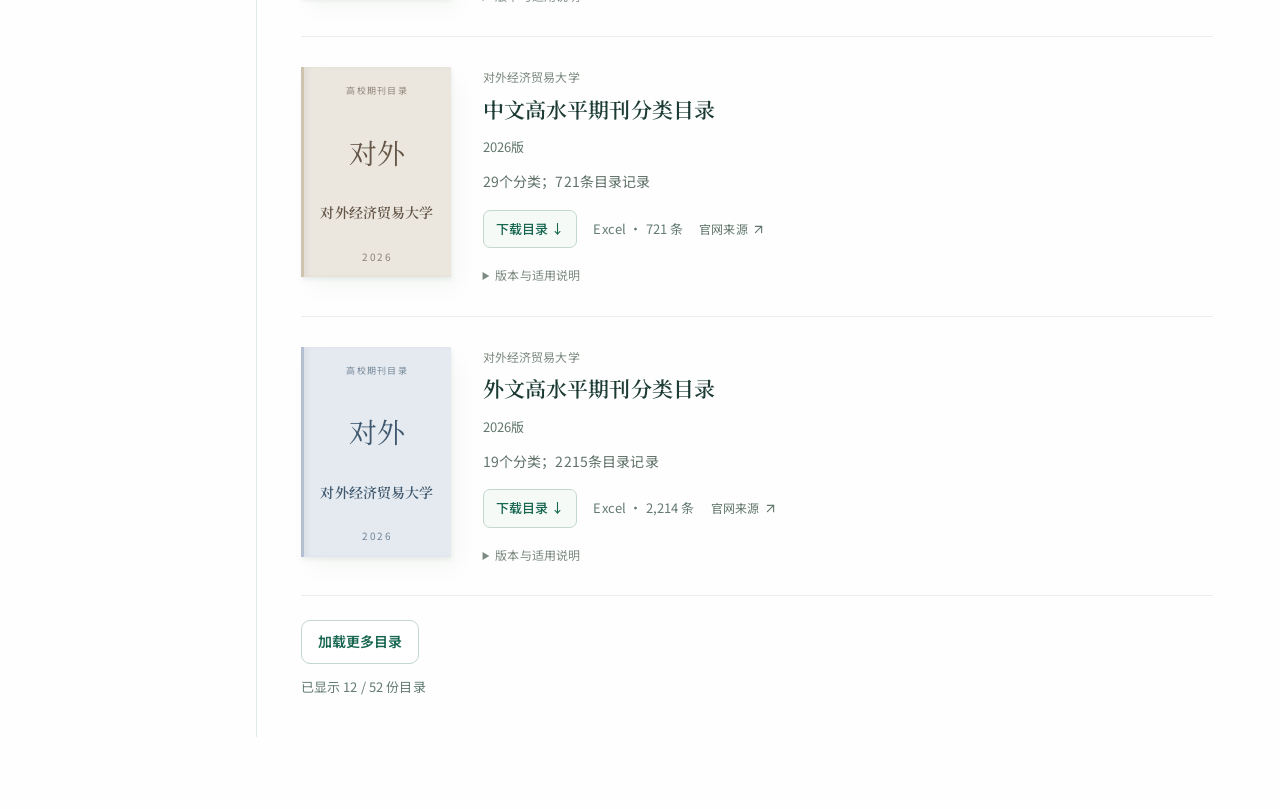
==== commit c5c386ad: "Add ten reviewed university Excel catalogs with official provenance" ====
--- a/catalogs.html
+++ b/catalogs.html
@@ -69,7 +69,7 @@
   <script src="./assets/link-icons.js?v=20261113-lucide"></script>
   <script src="./catalogs-core.js?v=1"></script>
   <script src="./catalogs-excel.js?v=20261113-excel-dialog"></script>
-  <script src="./catalogs-library.js?v=20261113-excel-dialog"></script>
+  <script src="./catalogs-library.js?v=20261113-catalog-expansion"></script>
   <script src="./catalogs-page.js?v=20261113-catalog-info"></script>
 </body>
 </html>
--- a/extension-install.css
+++ b/extension-install.css
@@ -77,6 +77,9 @@
 .install-option--branded > .browser-mark { grid-area: mark; width: 44px; height: 44px; }
 .install-option--branded > .browser-mark img { width: 42px; height: 42px; }
 .install-option__copy span { color: #697c71; font-size: 11px; line-height: 1.65; }
+.install-option__copy strong { display: flex; align-items: center; flex-wrap: wrap; gap: 5px; }
+.install-option__copy strong .install-option__new { display: inline-flex; align-items: center; padding: 2px 4px; border-radius: 5px; background: #ddf1e6; color: #17634c; font-family: "DM Sans", "Noto Sans SC", sans-serif; font-size: 9px; font-weight: 700; line-height: 1; letter-spacing: .03em; }
+.install-option__new[hidden] { display: none !important; }
 .install-option__action { grid-area: action; padding: 8px 10px; border: 1px solid #b8dbc9; border-radius: 7px; background: #eff8f1; color: #176b59; font-size: 12px; font-weight: 700; line-height: 1.3; text-decoration: none; white-space: nowrap; }
 .install-option__action:hover { background: #e1f2e7; }
 .install-option__toggle { appearance: none; display: inline-flex; grid-area: toggle; align-items: center; gap: 5px; padding: 0; border: 0; background: transparent; color: #6a9180; font: inherit; cursor: pointer; white-space: nowrap; }
